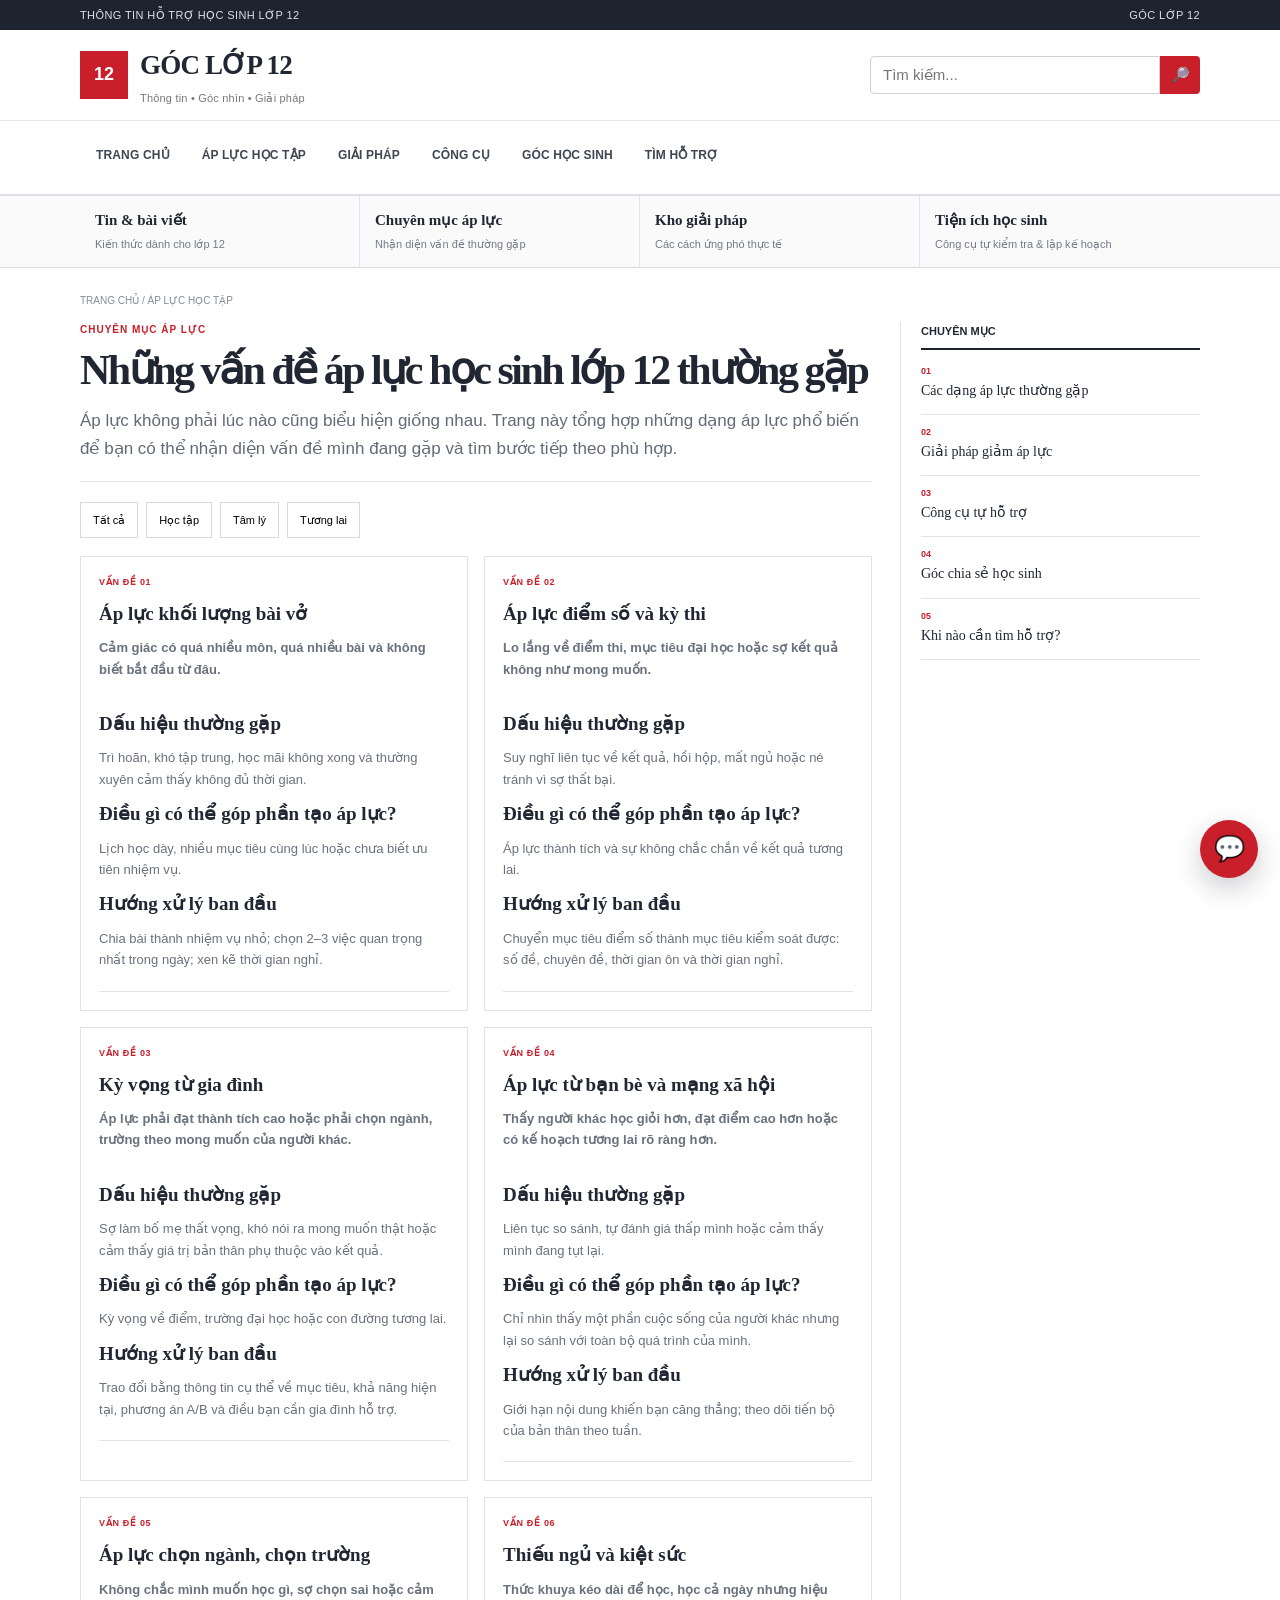
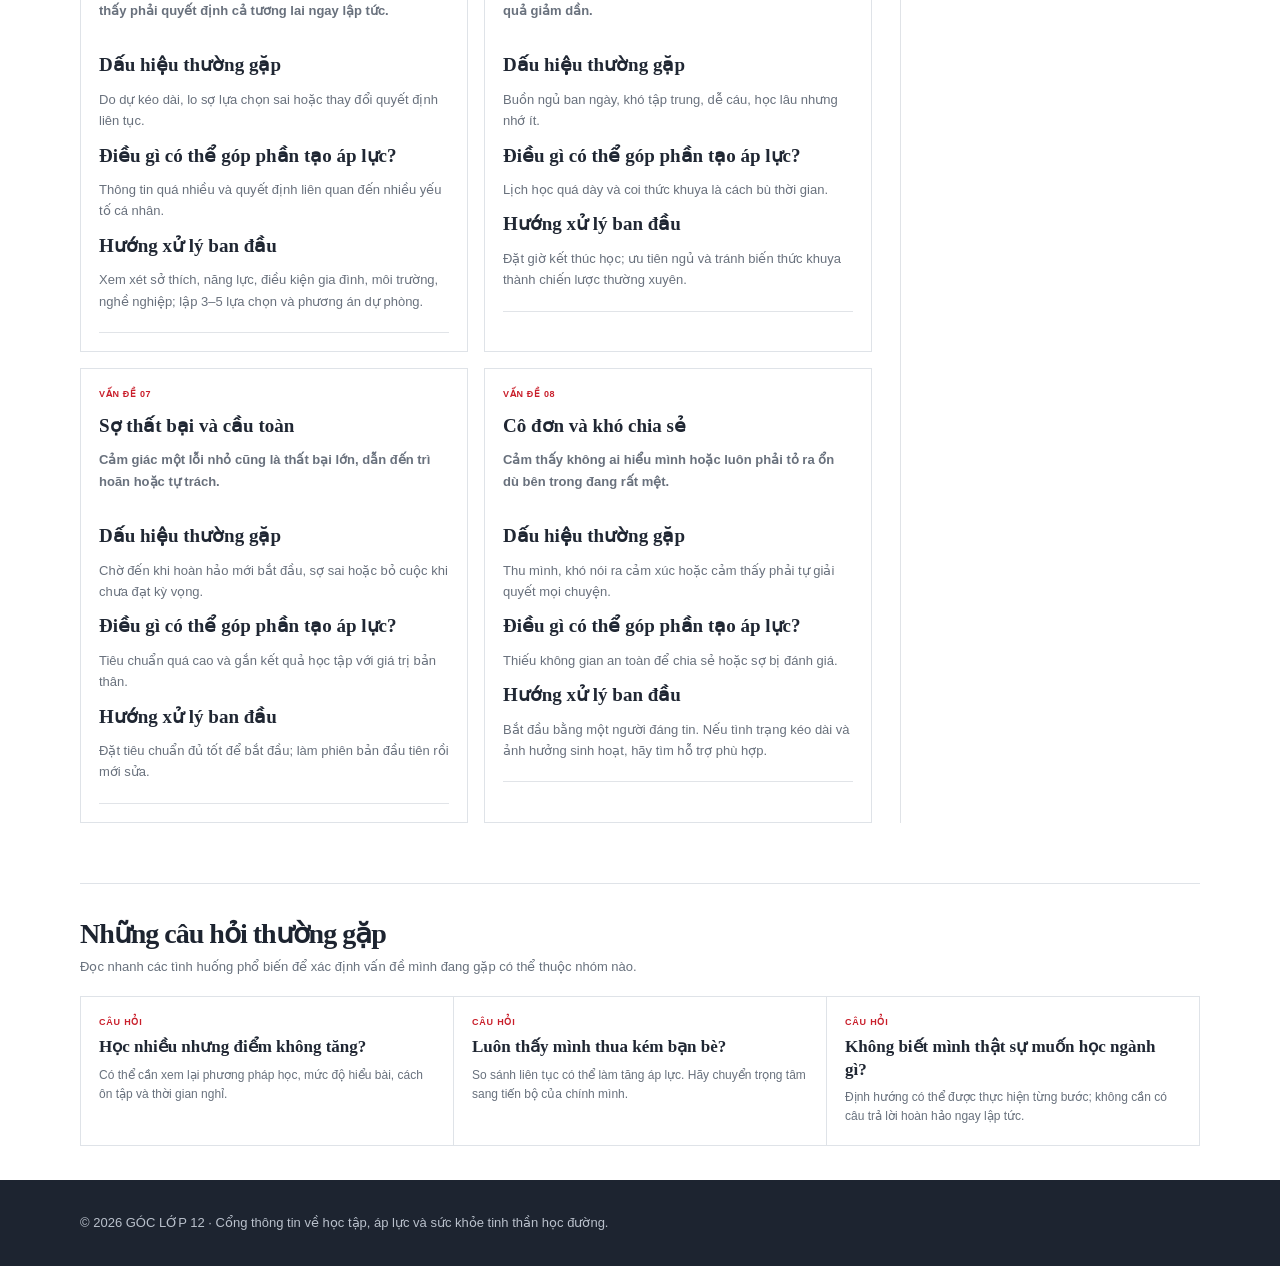
==== ap-luc.html @ d6a30bb1 "Add files via upload" ====
<!DOCTYPE html>
<html lang="vi"><head><meta charset="UTF-8"><meta name="viewport" content="width=device-width,initial-scale=1.0">
<title>Áp lực học tập | GÓC LỚP 12</title><meta name="description" content="Cổng thông tin hỗ trợ học sinh lớp 12.">
<style>
:root{
  --bg:#f6f8fc; --card:#fff; --text:#182033; --muted:#667085;
  --primary:#5b67f1; --primary2:#7c83ff; --mint:#dff8ef; --blue:#e9edff;
  --peach:#fff0df; --line:#e7eaf1; --danger:#e55353; --shadow:0 14px 40px rgba(35,45,80,.08);
}
*{box-sizing:border-box;margin:0;padding:0}
html{scroll-behavior:smooth}
body{font-family:Inter,ui-sans-serif,system-ui,-apple-system,"Segoe UI",Roboto,Arial,sans-serif;background:var(--bg);color:var(--text);line-height:1.6}
a{text-decoration:none;color:inherit}
button,input,textarea,select{font:inherit}
.container{width:min(1120px,92%);margin:auto}
nav{height:74px;display:flex;align-items:center;justify-content:space-between}
.logo{display:flex;align-items:center;gap:10px;font-weight:800;font-size:20px}
.logo-mark{width:38px;height:38px;border-radius:12px;background:linear-gradient(135deg,var(--primary),#8d93ff);color:white;display:grid;place-items:center;font-weight:900}
.navlinks{display:flex;gap:26px;color:#596174;font-size:14px}
.navlinks a:hover{color:var(--primary)}
.navbtn{padding:10px 17px;border-radius:12px;background:var(--text);color:white;font-weight:700;font-size:14px}
.hero{padding:72px 0 55px;display:grid;grid-template-columns:1.08fr .92fr;gap:60px;align-items:center}
.badge{display:inline-flex;gap:8px;align-items:center;background:var(--blue);color:#4e58d7;padding:7px 12px;border-radius:99px;font-size:13px;font-weight:700;margin-bottom:20px}
h1{font-size:clamp(42px,6vw,70px);line-height:1.03;letter-spacing:-2.5px;margin-bottom:20px}
.gradient{color:var(--primary)}
.hero p{font-size:18px;color:var(--muted);max-width:600px}
.actions{display:flex;gap:12px;margin-top:30px;flex-wrap:wrap}
.btn{border:0;cursor:pointer;border-radius:14px;padding:13px 19px;font-weight:750}
.btn-primary{background:var(--primary);color:#fff;box-shadow:0 8px 22px rgba(91,103,241,.25)}
.btn-secondary{background:white;border:1px solid var(--line);color:var(--text)}
.hero-card{background:white;border:1px solid var(--line);border-radius:28px;padding:25px;box-shadow:var(--shadow);position:relative;overflow:hidden}
.hero-card:before{content:"";position:absolute;width:180px;height:180px;background:#e8ebff;border-radius:50%;right:-70px;top:-70px}
.mood{position:relative;background:#f8f9fd;border-radius:20px;padding:20px;margin-bottom:14px}
.mood h3{font-size:16px;margin-bottom:5px}
.mood p{font-size:13px;color:var(--muted)}
.mood-row{display:flex;gap:8px;margin-top:13px}
.mood button{flex:1;border:1px solid var(--line);background:#fff;border-radius:13px;padding:11px;cursor:pointer;font-size:21px}
.mood button.active{border-color:var(--primary);background:var(--blue)}
.quote{background:linear-gradient(135deg,#5b67f1,#7f87ff);color:white;padding:20px;border-radius:20px}
.quote b{display:block;font-size:16px;margin-bottom:5px}.quote span{font-size:13px;opacity:.88}
section{padding:72px 0}
.section-head{max-width:700px;margin-bottom:30px}
.eyebrow{color:var(--primary);font-weight:800;font-size:13px;text-transform:uppercase;letter-spacing:1px}
h2{font-size:38px;line-height:1.12;letter-spacing:-1px;margin:8px 0 12px}
.section-head p{color:var(--muted)}
.grid3{display:grid;grid-template-columns:repeat(3,1fr);gap:18px}
.card{background:var(--card);border:1px solid var(--line);border-radius:22px;padding:24px;box-shadow:0 5px 22px rgba(30,40,70,.035)}
.icon{width:46px;height:46px;border-radius:14px;display:grid;place-items:center;font-size:22px;margin-bottom:17px}
.icon.blue{background:var(--blue)}.icon.green{background:var(--mint)}.icon.peach{background:var(--peach)}
.card h3{margin-bottom:8px}.card p{color:var(--muted);font-size:14px}
.tools{display:grid;grid-template-columns:1fr 1fr;gap:20px}
.tool{background:#fff;border:1px solid var(--line);border-radius:22px;padding:25px}
.tool label{font-weight:700;font-size:14px;display:block;margin-bottom:9px}
input,textarea,select{width:100%;border:1px solid #dfe3ec;background:#fafbfe;border-radius:12px;padding:12px 13px;outline:none}
input:focus,textarea:focus,select:focus{border-color:var(--primary)}
textarea{min-height:120px;resize:vertical}
.checks{display:grid;gap:11px;margin:13px 0}
.check{display:flex;gap:10px;align-items:flex-start;background:#f8f9fd;padding:11px;border-radius:12px;font-size:14px;color:#4f586b}
.check input{width:auto;margin-top:4px}
.result{display:none;margin-top:14px;padding:15px;border-radius:13px;background:var(--mint);font-size:14px}
.resource{display:flex;gap:15px;align-items:flex-start;padding:18px 0;border-bottom:1px solid var(--line)}
.resource:last-child{border-bottom:0}.num{width:34px;height:34px;border-radius:10px;background:var(--blue);display:grid;place-items:center;color:#4d58d9;font-weight:800;flex:none}
.resource h3{font-size:16px}.resource p{font-size:13px;color:var(--muted)}
.cta{background:#171d31;color:white;border-radius:28px;padding:42px;display:flex;align-items:center;justify-content:space-between;gap:30px}
.cta p{color:#bdc3d2;margin-top:8px}.cta .btn{background:white;color:#171d31}
footer{padding:32px 0;color:#7b8495;font-size:13px}
.alert{background:#fff6f6;border:1px solid #ffd5d5;border-radius:16px;padding:16px;margin-top:18px;color:#713434;font-size:13px}
.small{font-size:12px;color:#8a92a2}
@media(max-width:800px){
 .hero{grid-template-columns:1fr;padding-top:45px;gap:35px}
 .navlinks{display:none}.grid3,.tools{grid-template-columns:1fr}
 h1{font-size:46px}.cta{flex-direction:column;align-items:flex-start}
}

.topic-grid{display:grid;grid-template-columns:repeat(2,1fr);gap:18px}
.topic-card{background:#fff;border:1px solid var(--line);border-radius:22px;padding:24px;box-shadow:0 5px 22px rgba(30,40,70,.035)}
.topic-top{display:flex;align-items:center;justify-content:space-between;margin-bottom:15px}
.topic-icon{width:48px;height:48px;border-radius:15px;background:var(--blue);display:grid;place-items:center;font-size:23px}
.tag{font-size:11px;font-weight:800;color:#5661d9;background:#eef0ff;padding:6px 9px;border-radius:99px}
.topic-card h3{font-size:20px;margin-bottom:7px}
.topic-card>p{color:var(--muted);font-size:14px;margin-bottom:12px}
details{border-top:1px solid var(--line);padding-top:12px}
summary{cursor:pointer;color:var(--primary);font-weight:750;font-size:13px}
details h4{font-size:13px;margin:15px 0 3px}
details p{font-size:13px;color:var(--muted)}
.solution-list{display:grid;gap:14px}
.solution-card{display:grid;grid-template-columns:62px 1fr;gap:18px;background:#fff;border:1px solid var(--line);border-radius:20px;padding:21px;box-shadow:0 5px 22px rgba(30,40,70,.035)}
.solution-number{width:48px;height:48px;border-radius:14px;background:var(--blue);color:#525edb;display:grid;place-items:center;font-weight:900;font-size:13px}
.solution-card h3{font-size:19px;margin-bottom:7px}
.solution-card p{font-size:14px;color:var(--muted)}
.tip{display:inline-block;margin-top:12px;padding:9px 12px;border-radius:11px;background:#f2fbf7;color:#4c695e;font-size:13px}
.solution-box{margin-top:20px;background:#171d31;color:#fff;border-radius:23px;padding:27px}
.solution-box h3{margin-bottom:17px}
.mini-steps{display:grid;grid-template-columns:repeat(4,1fr);gap:10px}
.mini-steps div{background:rgba(255,255,255,.08);padding:15px;border-radius:14px}
.mini-steps b{display:block;margin-bottom:4px}.mini-steps span{font-size:12px;color:#c4c9d5}
@media(max-width:800px){.topic-grid{grid-template-columns:1fr}.mini-steps{grid-template-columns:1fr 1fr}.solution-card{grid-template-columns:48px 1fr}}

/* NEWS / INFORMATION PORTAL THEME */
body{background:#fff;color:#1d2430}
.news-header{background:#fff;border-bottom:1px solid #dfe3e8}
.topline{background:#1d2430;color:#dce1e8;font-size:11px;letter-spacing:.4px}
.top-inner{height:30px;display:flex;align-items:center;justify-content:space-between}
.masthead{height:90px;display:flex;align-items:center;justify-content:space-between;gap:25px}
.news-logo{display:flex;align-items:center;gap:12px}
.news-mark{width:48px;height:48px;background:#c91f2b;color:#fff;display:grid;place-items:center;font-weight:900;font-size:18px}
.news-logo b{display:block;font-family:Georgia,serif;font-size:24px;letter-spacing:-.5px}
.news-logo small{display:block;color:#777;font-size:11px;margin-top:1px}
.search{display:flex;width:min(330px,42vw);height:38px}
.search input{border-radius:4px 0 0 4px;background:#fff;border:1px solid #ccd2da;padding:8px 12px}
.search button{width:46px;border:0;background:#c91f2b;color:#fff;border-radius:0 4px 4px 0;cursor:pointer}
.category-nav{border-top:1px solid #e4e7eb}
.nav-scroll{display:flex;overflow:auto;white-space:nowrap}
.category-nav a{padding:13px 16px;font-size:12px;font-weight:800;color:#3e4652;border-bottom:3px solid transparent}
.category-nav a:hover,.category-nav a.active{color:#c91f2b;border-bottom-color:#c91f2b}
.news-main{padding-top:18px}
.breaking{display:flex;gap:12px;align-items:center;border-top:2px solid #1d2430;border-bottom:1px solid #dfe3e8;padding:10px 0;font-size:13px}
.breaking b{background:#c91f2b;color:white;padding:5px 8px;font-size:10px;letter-spacing:.5px}
.lead-grid{display:grid;grid-template-columns:1.6fr .8fr;gap:28px;padding:22px 0;border-bottom:1px solid #dfe3e8}
.lead-image{height:260px;background:linear-gradient(135deg,#eef1ff,#dfe4ff);display:grid;place-items:center;font-size:100px;margin-bottom:17px}
.category{font-size:10px;font-weight:900;color:#c91f2b;letter-spacing:1px;margin-bottom:7px}
.lead-story h1{font-family:Georgia,serif;font-size:39px;line-height:1.1;letter-spacing:-1px;max-width:850px}
.lead-desc{font-size:16px;color:#606875;max-width:820px;margin:12px 0}
.read-more{color:#c91f2b;font-weight:800;font-size:13px}
.block-title{font-size:12px;border-bottom:2px solid #1d2430;padding-bottom:9px;margin-bottom:0}
.side-item{display:grid;grid-template-columns:30px 1fr;gap:9px;padding:15px 0;border-bottom:1px solid #e1e4e8}
.side-item>span{font-family:Georgia,serif;font-size:19px;color:#c91f2b}
.side-item b{font-family:Georgia,serif;font-size:15px;line-height:1.35}
.side-item small{display:block;color:#89919d;font-size:10px;margin-top:5px}
.headline-strip{display:grid;grid-template-columns:repeat(3,1fr);border-bottom:2px solid #1d2430;margin-bottom:25px}
.headline-strip article{padding:15px 18px;border-right:1px solid #ddd}
.headline-strip article:last-child{border-right:0}
.headline-strip span{display:block;font-size:9px;color:#c91f2b;font-weight:900;margin-bottom:5px}
.headline-strip b{font-family:Georgia,serif;font-size:14px}
.eyebrow{font-size:10px;color:#c91f2b;letter-spacing:1.2px;font-weight:900}
h2{font-family:Georgia,serif;font-size:32px;color:#1d2430}
.section-head{border-bottom:1px solid #dfe3e8;padding-bottom:15px;margin-bottom:20px}
.topic-card,.solution-card,.tool,.hero-card,.card{box-shadow:none;border-radius:2px}
.topic-card{border-color:#dfe3e8}
.topic-card h3,.solution-card h3{font-family:Georgia,serif}
.topic-card details{border-top:1px solid #e3e6ea}
.solution-card{border-color:#dfe3e8}
.solution-number{border-radius:2px;background:#f1f2f4;color:#c91f2b}
.solution-box{border-radius:2px;background:#1d2430}
.support-section{background:#f4f5f7}
.support-grid{display:grid;grid-template-columns:repeat(3,1fr);gap:1px;background:#d9dde2;border:1px solid #d9dde2}
.support-grid article{background:#fff;padding:22px}
.support-grid b{font-family:Georgia,serif;font-size:16px}
.support-grid p{font-size:13px;color:#69717d;margin-top:7px}
.urgent{background:#fff;border-left:4px solid #c91f2b;padding:15px;margin-top:15px;font-size:13px}
footer{background:#1d2430;color:#b9c0cb}

.page-wrap{padding:25px 0 60px}
.article-layout{display:grid;grid-template-columns:1fr 300px;gap:28px}
.article-main{min-width:0}
.article-main h1{font-family:Georgia,serif;font-size:42px;line-height:1.1;margin:8px 0 14px}
.article-main .intro{font-size:17px;color:#626a76;border-bottom:1px solid #dfe3e8;padding-bottom:18px;margin-bottom:20px}
.article-section{padding:20px 0;border-bottom:1px solid #e1e4e8}
.article-section h2{font-size:25px;margin:0 0 10px}
.article-section h3{font-family:Georgia,serif;font-size:18px;margin:17px 0 7px}
.article-section p,.article-section li{font-size:14px;color:#505966}
.article-section ul{padding-left:20px}
.article-section li{margin:6px 0}
.article-aside{border-left:1px solid #e0e3e7;padding-left:20px}
.aside-title{font-size:11px;font-weight:900;border-bottom:2px solid #1d2430;padding-bottom:8px;margin-bottom:4px}
.aside-link{display:block;padding:12px 0;border-bottom:1px solid #e2e5e8;font-family:Georgia,serif;font-size:14px}
.aside-link span{display:block;color:#c91f2b;font:900 9px Arial;margin-bottom:3px}
.breadcrumb{font-size:10px;color:#858c96;margin-bottom:13px}
.news-card-grid{display:grid;grid-template-columns:repeat(2,1fr);gap:16px}
.news-card{border:1px solid #dfe3e8;padding:18px;background:#fff}
.news-card h3{font-family:Georgia,serif;font-size:19px;margin:8px 0}
.news-card p{font-size:13px;color:#69717d}
.news-card .tagline{font-size:9px;font-weight:900;color:#c91f2b;letter-spacing:.7px}
.filter-row{display:flex;gap:8px;flex-wrap:wrap;margin:18px 0}
.filter-row button{border:1px solid #d6dbe2;background:#fff;padding:8px 12px;font-size:11px;cursor:pointer}
.filter-row button:hover{border-color:#c91f2b;color:#c91f2b}
.tool-page{display:grid;grid-template-columns:1fr 1fr;gap:18px}
.tool-page .tool{border:1px solid #dfe3e8;border-radius:2px}
@media(max-width:800px){
 .article-layout,.tool-page{grid-template-columns:1fr}
 .article-aside{border-left:0;border-top:1px solid #e0e3e7;padding:20px 0 0}
 .article-main h1{font-size:34px}.news-card-grid{grid-template-columns:1fr}
}

/* TYPOGRAPHY + PORTAL ENHANCEMENT */
body{font-family:Arial,"Helvetica Neue",sans-serif;font-size:15px;line-height:1.65;color:#202733}
.news-logo b,.lead-story h1,.side-item b,h1,h2,h3,.article-main h1,.article-section h2,.article-section h3,.news-card h3,.headline-strip b,.topic-card h3,.solution-card h3{font-family:Georgia,"Times New Roman",serif}
.news-logo b{font-size:27px;letter-spacing:-.8px}.news-logo small{font-family:Arial,sans-serif;letter-spacing:.2px}
.category-nav a{font-family:Arial,sans-serif;letter-spacing:.15px}
.portal-strip{border-top:1px solid #d9dde2;border-bottom:1px solid #d9dde2;background:#fafafa}
.portal-strip .container{display:grid;grid-template-columns:repeat(4,1fr)}
.portal-link{padding:12px 15px;border-right:1px solid #e1e4e8;font-size:12px}
.portal-link:last-child{border-right:0}.portal-link b{display:block;font-family:Georgia,"Times New Roman",serif;font-size:15px;margin-bottom:2px}.portal-link span{font-size:11px;color:#737b87}
.portal-section{padding:34px 0;border-top:1px solid #dfe3e8}.portal-section h2{font-size:28px;margin:0 0 7px}.portal-intro{color:#68717d;font-size:13px;margin-bottom:18px}
.portal-grid{display:grid;grid-template-columns:repeat(3,1fr);gap:0;border-top:1px solid #dfe3e8;border-left:1px solid #dfe3e8}
.portal-item{padding:18px;border-right:1px solid #dfe3e8;border-bottom:1px solid #dfe3e8;background:#fff}.portal-item .label{font-size:9px;font-weight:900;color:#c91f2b;letter-spacing:.8px}.portal-item h3{font-size:17px;line-height:1.3;margin:7px 0}.portal-item p{font-size:12px;color:#68717d}.portal-item a{color:#c91f2b;font-size:11px;font-weight:800}
.info-band{margin:25px 0;background:#f4f5f7;border:1px solid #dfe3e8;padding:18px}.info-band strong{font-family:Georgia,"Times New Roman",serif;font-size:18px}.info-band p{font-size:13px;color:#626b77;margin-top:4px}
@media(max-width:800px){.portal-strip .container,.portal-grid{grid-template-columns:1fr 1fr}.portal-link:nth-child(2){border-right:0}.portal-link{border-bottom:1px solid #e1e4e8}.portal-item{padding:15px}}

/* STUDENT ASSISTANT */
.assistant-launcher{position:fixed;right:22px;bottom:22px;width:58px;height:58px;border:0;border-radius:50%;background:#c91f2b;color:#fff;font-size:25px;cursor:pointer;box-shadow:0 10px 28px rgba(20,25,35,.22);z-index:9998}
.assistant-panel{position:fixed;right:22px;bottom:92px;width:min(390px,calc(100vw - 28px));height:560px;background:#fff;border:1px solid #dfe3e8;box-shadow:0 18px 55px rgba(25,32,45,.2);z-index:9999;display:none;flex-direction:column}
.assistant-panel.open{display:flex}
.assistant-head{background:#1d2430;color:#fff;padding:16px 17px;display:flex;align-items:center;justify-content:space-between}
.assistant-head strong{font-family:Georgia,"Times New Roman",serif;font-size:18px}.assistant-head small{display:block;color:#c9ced7;font-family:Arial,sans-serif;font-size:11px;margin-top:2px}
.assistant-close{border:0;background:transparent;color:#fff;font-size:22px;cursor:pointer}
.assistant-messages{flex:1;overflow:auto;padding:15px;background:#f6f7f9;display:flex;flex-direction:column;gap:10px}
.assistant-msg{max-width:86%;padding:10px 12px;border-radius:13px;font-size:13px;line-height:1.55;white-space:pre-wrap}.assistant-msg.bot{background:#fff;border:1px solid #e1e4e8;align-self:flex-start}.assistant-msg.user{background:#c91f2b;color:#fff;align-self:flex-end}
.assistant-suggestions{display:flex;gap:7px;overflow:auto;padding:9px 12px;border-top:1px solid #e1e4e8;background:#fff}.assistant-suggestions button{white-space:nowrap;border:1px solid #dfe3e8;background:#fff;border-radius:99px;padding:7px 10px;font-size:11px;cursor:pointer}
.assistant-input{display:flex;gap:7px;padding:10px;border-top:1px solid #dfe3e8;background:#fff}.assistant-input textarea{height:45px;min-height:45px;resize:none;padding:10px;border-radius:10px}.assistant-send{width:48px;border:0;border-radius:10px;background:#c91f2b;color:#fff;font-weight:800;cursor:pointer}
.assistant-note{padding:7px 12px;background:#fff8e8;color:#765d20;font-size:10px;border-top:1px solid #eee0b9}
@media(max-width:600px){.assistant-panel{right:10px;bottom:78px;height:min(560px,calc(100vh - 95px))}.assistant-launcher{right:12px;bottom:12px}}
</style></head><body>
<header class="news-header">
 <div class="topline"><div class="container top-inner"><span>THÔNG TIN HỖ TRỢ HỌC SINH LỚP 12</span><span>GÓC LỚP 12</span></div></div>
 <div class="container masthead">
   <a class="news-logo" href="index.html"><span class="news-mark">12</span><span><b>GÓC LỚP 12</b><small>Thông tin • Góc nhìn • Giải pháp</small></span></a>
   <div class="search"><input id="searchInput" placeholder="Tìm kiếm..." onkeydown="if(event.key==='Enter') searchArticles()"><button onclick="searchArticles()">🔎</button></div>
 </div>
 <nav class="category-nav">
  <div class="container nav-scroll">
   <a href="index.html">TRANG CHỦ</a>
   <a href="ap-luc.html">ÁP LỰC HỌC TẬP</a>
   <a href="giai-phap.html">GIẢI PHÁP</a>
   <a href="cong-cu.html">CÔNG CỤ</a>
   <a href="goc-hoc-sinh.html">GÓC HỌC SINH</a>
   <a href="tim-ho-tro.html">TÌM HỖ TRỢ</a>
  </div>
 </nav>
</header>
<div class="portal-strip"><div class="container">
 <a class="portal-link" href="index.html"><b>Tin & bài viết</b><span>Kiến thức dành cho lớp 12</span></a>
 <a class="portal-link" href="ap-luc.html"><b>Chuyên mục áp lực</b><span>Nhận diện vấn đề thường gặp</span></a>
 <a class="portal-link" href="giai-phap.html"><b>Kho giải pháp</b><span>Các cách ứng phó thực tế</span></a>
 <a class="portal-link" href="cong-cu.html"><b>Tiện ích học sinh</b><span>Công cụ tự kiểm tra & lập kế hoạch</span></a>
</div></div>

<main>
<section class="container page-wrap">
 <div class="breadcrumb">TRANG CHỦ / ÁP LỰC HỌC TẬP</div>
 <div class="article-layout"><div class="article-main">
  <div class="category">CHUYÊN MỤC ÁP LỰC</div><h1>Những vấn đề áp lực học sinh lớp 12 thường gặp</h1>
  <p class="intro">Áp lực không phải lúc nào cũng biểu hiện giống nhau. Trang này tổng hợp những dạng áp lực phổ biến để bạn có thể nhận diện vấn đề mình đang gặp và tìm bước tiếp theo phù hợp.</p>
  <div class="filter-row"><button onclick="filterTopics('all')">Tất cả</button><button onclick="filterTopics('HỌC')">Học tập</button><button onclick="filterTopics('TÂM')">Tâm lý</button><button onclick="filterTopics('TƯƠNG')">Tương lai</button></div>
  <div class="news-card-grid"><article class="news-card" data-search><div class="tagline">VẤN ĐỀ 01</div><h3>Áp lực khối lượng bài vở</h3><p><b>Cảm giác có quá nhiều môn, quá nhiều bài và không biết bắt đầu từ đâu.</b></p><div class="article-section"><h3>Dấu hiệu thường gặp</h3><p>Trì hoãn, khó tập trung, học mãi không xong và thường xuyên cảm thấy không đủ thời gian.</p><h3>Điều gì có thể góp phần tạo áp lực?</h3><p>Lịch học dày, nhiều mục tiêu cùng lúc hoặc chưa biết ưu tiên nhiệm vụ.</p><h3>Hướng xử lý ban đầu</h3><p>Chia bài thành nhiệm vụ nhỏ; chọn 2–3 việc quan trọng nhất trong ngày; xen kẽ thời gian nghỉ.</p></div></article><article class="news-card" data-search><div class="tagline">VẤN ĐỀ 02</div><h3>Áp lực điểm số và kỳ thi</h3><p><b>Lo lắng về điểm thi, mục tiêu đại học hoặc sợ kết quả không như mong muốn.</b></p><div class="article-section"><h3>Dấu hiệu thường gặp</h3><p>Suy nghĩ liên tục về kết quả, hồi hộp, mất ngủ hoặc né tránh vì sợ thất bại.</p><h3>Điều gì có thể góp phần tạo áp lực?</h3><p>Áp lực thành tích và sự không chắc chắn về kết quả tương lai.</p><h3>Hướng xử lý ban đầu</h3><p>Chuyển mục tiêu điểm số thành mục tiêu kiểm soát được: số đề, chuyên đề, thời gian ôn và thời gian nghỉ.</p></div></article><article class="news-card" data-search><div class="tagline">VẤN ĐỀ 03</div><h3>Kỳ vọng từ gia đình</h3><p><b>Áp lực phải đạt thành tích cao hoặc phải chọn ngành, trường theo mong muốn của người khác.</b></p><div class="article-section"><h3>Dấu hiệu thường gặp</h3><p>Sợ làm bố mẹ thất vọng, khó nói ra mong muốn thật hoặc cảm thấy giá trị bản thân phụ thuộc vào kết quả.</p><h3>Điều gì có thể góp phần tạo áp lực?</h3><p>Kỳ vọng về điểm, trường đại học hoặc con đường tương lai.</p><h3>Hướng xử lý ban đầu</h3><p>Trao đổi bằng thông tin cụ thể về mục tiêu, khả năng hiện tại, phương án A/B và điều bạn cần gia đình hỗ trợ.</p></div></article><article class="news-card" data-search><div class="tagline">VẤN ĐỀ 04</div><h3>Áp lực từ bạn bè và mạng xã hội</h3><p><b>Thấy người khác học giỏi hơn, đạt điểm cao hơn hoặc có kế hoạch tương lai rõ ràng hơn.</b></p><div class="article-section"><h3>Dấu hiệu thường gặp</h3><p>Liên tục so sánh, tự đánh giá thấp mình hoặc cảm thấy mình đang tụt lại.</p><h3>Điều gì có thể góp phần tạo áp lực?</h3><p>Chỉ nhìn thấy một phần cuộc sống của người khác nhưng lại so sánh với toàn bộ quá trình của mình.</p><h3>Hướng xử lý ban đầu</h3><p>Giới hạn nội dung khiến bạn căng thẳng; theo dõi tiến bộ của bản thân theo tuần.</p></div></article><article class="news-card" data-search><div class="tagline">VẤN ĐỀ 05</div><h3>Áp lực chọn ngành, chọn trường</h3><p><b>Không chắc mình muốn học gì, sợ chọn sai hoặc cảm thấy phải quyết định cả tương lai ngay lập tức.</b></p><div class="article-section"><h3>Dấu hiệu thường gặp</h3><p>Do dự kéo dài, lo sợ lựa chọn sai hoặc thay đổi quyết định liên tục.</p><h3>Điều gì có thể góp phần tạo áp lực?</h3><p>Thông tin quá nhiều và quyết định liên quan đến nhiều yếu tố cá nhân.</p><h3>Hướng xử lý ban đầu</h3><p>Xem xét sở thích, năng lực, điều kiện gia đình, môi trường, nghề nghiệp; lập 3–5 lựa chọn và phương án dự phòng.</p></div></article><article class="news-card" data-search><div class="tagline">VẤN ĐỀ 06</div><h3>Thiếu ngủ và kiệt sức</h3><p><b>Thức khuya kéo dài để học, học cả ngày nhưng hiệu quả giảm dần.</b></p><div class="article-section"><h3>Dấu hiệu thường gặp</h3><p>Buồn ngủ ban ngày, khó tập trung, dễ cáu, học lâu nhưng nhớ ít.</p><h3>Điều gì có thể góp phần tạo áp lực?</h3><p>Lịch học quá dày và coi thức khuya là cách bù thời gian.</p><h3>Hướng xử lý ban đầu</h3><p>Đặt giờ kết thúc học; ưu tiên ngủ và tránh biến thức khuya thành chiến lược thường xuyên.</p></div></article><article class="news-card" data-search><div class="tagline">VẤN ĐỀ 07</div><h3>Sợ thất bại và cầu toàn</h3><p><b>Cảm giác một lỗi nhỏ cũng là thất bại lớn, dẫn đến trì hoãn hoặc tự trách.</b></p><div class="article-section"><h3>Dấu hiệu thường gặp</h3><p>Chờ đến khi hoàn hảo mới bắt đầu, sợ sai hoặc bỏ cuộc khi chưa đạt kỳ vọng.</p><h3>Điều gì có thể góp phần tạo áp lực?</h3><p>Tiêu chuẩn quá cao và gắn kết quả học tập với giá trị bản thân.</p><h3>Hướng xử lý ban đầu</h3><p>Đặt tiêu chuẩn đủ tốt để bắt đầu; làm phiên bản đầu tiên rồi mới sửa.</p></div></article><article class="news-card" data-search><div class="tagline">VẤN ĐỀ 08</div><h3>Cô đơn và khó chia sẻ</h3><p><b>Cảm thấy không ai hiểu mình hoặc luôn phải tỏ ra ổn dù bên trong đang rất mệt.</b></p><div class="article-section"><h3>Dấu hiệu thường gặp</h3><p>Thu mình, khó nói ra cảm xúc hoặc cảm thấy phải tự giải quyết mọi chuyện.</p><h3>Điều gì có thể góp phần tạo áp lực?</h3><p>Thiếu không gian an toàn để chia sẻ hoặc sợ bị đánh giá.</p><h3>Hướng xử lý ban đầu</h3><p>Bắt đầu bằng một người đáng tin. Nếu tình trạng kéo dài và ảnh hưởng sinh hoạt, hãy tìm hỗ trợ phù hợp.</p></div></article></div>
 </div>
<aside class="article-aside">
 <div class="aside-title">CHUYÊN MỤC</div>
 <a class="aside-link" href="ap-luc.html"><span>01</span>Các dạng áp lực thường gặp</a>
 <a class="aside-link" href="giai-phap.html"><span>02</span>Giải pháp giảm áp lực</a>
 <a class="aside-link" href="cong-cu.html"><span>03</span>Công cụ tự hỗ trợ</a>
 <a class="aside-link" href="goc-hoc-sinh.html"><span>04</span>Góc chia sẻ học sinh</a>
 <a class="aside-link" href="tim-ho-tro.html"><span>05</span>Khi nào cần tìm hỗ trợ?</a>
</aside>
</div>
</section>
<script>
function filterTopics(q){document.querySelectorAll('.news-card[data-search]').forEach(x=>x.style.display=(q==='all'||x.innerText.includes(q))?'':'none');}
</script>
<section class="container portal-section"><h2>Những câu hỏi thường gặp</h2><p class="portal-intro">Đọc nhanh các tình huống phổ biến để xác định vấn đề mình đang gặp có thể thuộc nhóm nào.</p><div class="portal-grid">
<article class="portal-item"><div class="label">CÂU HỎI</div><h3>Học nhiều nhưng điểm không tăng?</h3><p>Có thể cần xem lại phương pháp học, mức độ hiểu bài, cách ôn tập và thời gian nghỉ.</p></article>
<article class="portal-item"><div class="label">CÂU HỎI</div><h3>Luôn thấy mình thua kém bạn bè?</h3><p>So sánh liên tục có thể làm tăng áp lực. Hãy chuyển trọng tâm sang tiến bộ của chính mình.</p></article>
<article class="portal-item"><div class="label">CÂU HỎI</div><h3>Không biết mình thật sự muốn học ngành gì?</h3><p>Định hướng có thể được thực hiện từng bước; không cần có câu trả lời hoàn hảo ngay lập tức.</p></article>
</div></section></main>
<footer><div class="container">© 2026 GÓC LỚP 12 · Cổng thông tin về học tập, áp lực và sức khỏe tinh thần học đường.</div></footer>

<script>
function searchArticles(){
 const q=document.getElementById('searchInput').value.trim().toLowerCase();
 document.querySelectorAll('[data-search]').forEach(el=>{
   el.style.display=(!q || el.innerText.toLowerCase().includes(q))?'':'none';
 });
}
</script><script>
/* STUDENT ASSISTANT ENGINE — offline demo, no API key required */
(function(){
 const launcher=document.createElement('button'); launcher.className='assistant-launcher'; launcher.setAttribute('aria-label','Mở Trợ lý Góc học sinh'); launcher.textContent='💬';
 const panel=document.createElement('section'); panel.className='assistant-panel'; panel.innerHTML=`
  <div class="assistant-head"><div><strong>Trợ lý Góc học sinh</strong><small>Lắng nghe • Gợi ý • Không phán xét</small></div><button class="assistant-close" aria-label="Đóng">×</button></div>
  <div class="assistant-messages" id="assistantMessages"><div class="assistant-msg bot">Chào bạn! Mình có thể lắng nghe và gợi ý cách xử lý những chuyện như áp lực học tập, thi cử, mất ngủ, kỳ vọng gia đình, chọn ngành hoặc cảm giác quá mệt. Bạn đang muốn nói về điều gì?</div></div>
  <div class="assistant-suggestions"><button data-q="Em đang rất áp lực vì học tập">Áp lực học tập</button><button data-q="Em lo lắng vì kỳ thi">Lo kỳ thi</button><button data-q="Em mất ngủ vì học">Mất ngủ</button><button data-q="Em không biết chọn ngành nào">Chọn ngành</button></div>
  <div class="assistant-note">Lưu ý: Đây là trợ lý tự động của website. Nếu bạn thấy mình không an toàn hoặc có ý nghĩ tự làm hại bản thân, hãy tìm người lớn đáng tin cậy hoặc hỗ trợ chuyên môn ngay.</div>
  <div class="assistant-input"><textarea id="assistantInput" placeholder="Viết điều bạn đang nghĩ..." aria-label="Lời nhắn"></textarea><button class="assistant-send" id="assistantSend">Gửi</button></div>`;
 document.body.appendChild(launcher); document.body.appendChild(panel);
 const box=panel.querySelector('#assistantMessages'), input=panel.querySelector('#assistantInput');
 launcher.onclick=()=>{panel.classList.toggle('open'); if(panel.classList.contains('open')) input.focus()}; panel.querySelector('.assistant-close').onclick=()=>panel.classList.remove('open');
 function add(text,who){const d=document.createElement('div');d.className='assistant-msg '+who;d.textContent=text;box.appendChild(d);box.scrollTop=box.scrollHeight}
 function answer(t){
  const x=t.toLowerCase();
  if(/tự tử|tự sát|tự làm hại|muốn chết|không muốn sống|kết liễu|tự huỷ|tự hủy/.test(x)) return 'Mình rất tiếc vì bạn đang phải chịu cảm giác nặng nề như vậy. Đừng ở một mình lúc này: hãy nói ngay với bố mẹ, thầy cô, người thân hoặc một người lớn bạn tin tưởng và nhờ họ ở cạnh bạn. Nếu bạn có nguy cơ làm hại bản thân ngay lúc này, hãy gọi dịch vụ khẩn cấp tại nơi bạn đang ở hoặc đến cơ sở y tế gần nhất. Bạn không cần tự xử lý chuyện này một mình.';
  if(/mất ngủ|khó ngủ|thức khuya|ngủ không/.test(x)) return 'Nếu đầu óc vẫn chạy khi nằm xuống, tối nay hãy thử dừng việc học trước giờ ngủ một khoảng ngắn, ghi ra 3 việc cần làm ngày mai rồi cất sách vở. Tránh học bù bằng cách thức quá khuya; thiếu ngủ thường khiến việc học và cảm xúc đều khó hơn.';
  if(/thi|điểm|đại học|đậu|trượt|kiểm tra|thi cử|học tập|bài vở|môn/.test(x)) return 'Áp lực thi cử rất dễ khiến mọi thứ trông như một nhiệm vụ khổng lồ. Bạn thử chọn đúng 1 việc có thể hoàn thành trong 25–30 phút, sau đó nghỉ ngắn. Nếu đang lo một môn cụ thể, hãy viết cho mình: môn gì, còn bao lâu và phần nào bạn chưa chắc — mình có thể giúp bạn chia nhỏ kế hoạch.';
  if(/cha mẹ|bố mẹ|ba mẹ|gia đình|kỳ vọng|kì vọng/.test(x)) return 'Kỳ vọng từ gia đình có thể khiến bạn cảm thấy mình phải luôn đạt kết quả tốt. Khi nói chuyện, thử dùng câu “Con đang cảm thấy… và con cần…” thay vì chỉ nói về điểm số. Bạn cũng có thể nhờ một thầy cô hoặc người lớn mà bạn tin tưởng làm cầu nối.';
  if(/bạn bè|so sánh|mạng xã hội|facebook|tiktok|instagram/.test(x)) return 'So sánh bản thân với người khác thường chỉ cho bạn thấy một phần câu chuyện của họ. Hãy thử giảm thời gian xem nội dung khiến bạn căng thẳng và ghi lại 1–2 tiến bộ của chính mình trong tuần này.';
  if(/ngành|trường|nghề|tương lai|định hướng/.test(x)) return 'Chưa biết chọn ngành ngay lập tức không có nghĩa là bạn đã chậm. Bạn có thể bắt đầu từ 3 câu hỏi: mình thích làm gì, mình có khả năng gì, và công việc nào phù hợp với điều kiện thực tế của mình? Sau đó tìm hiểu từng ngành thay vì phải quyết định tất cả trong một ngày.';
  if(/mệt|kiệt sức|chán|stress|căng thẳng|áp lực|lo lắng|buồn|khóc/.test(x)) return 'Mình nghe thấy bạn đang khá mệt. Trước khi cố học thêm, hãy thử giảm mục tiêu xuống mức nhỏ nhất: uống nước, rời bàn 5–10 phút, hít thở chậm và chọn một việc cần thiết nhất. Nếu cảm giác này kéo dài hoặc ảnh hưởng mạnh đến sinh hoạt, hãy nói với người lớn hoặc chuyên gia tâm lý.';
  if(/cảm ơn|thanks/.test(x)) return 'Không có gì. Bạn không cần phải giải quyết mọi thứ trong một lần. Khi cần, cứ viết tiếp cho mình điều đang làm bạn nặng đầu nhất.';
  return 'Cảm ơn bạn đã chia sẻ. Mình chưa muốn đoán sai điều bạn đang cần. Bạn có thể nói rõ hơn một chút: chuyện này liên quan đến học tập, kỳ thi, gia đình, bạn bè, chọn ngành hay cảm xúc của bạn? Mình sẽ cùng bạn chia nhỏ vấn đề.';
 }
 function send(q){const t=(q||input.value).trim();if(!t)return;add(t,'user');input.value='';setTimeout(()=>add(answer(t),'bot'),180)}
 document.getElementById('assistantSend').onclick=()=>send(); input.addEventListener('keydown',e=>{if(e.key==='Enter'&&!e.shiftKey){e.preventDefault();send()}}); panel.querySelectorAll('[data-q]').forEach(b=>b.onclick=()=>send(b.dataset.q));
})();
</script></body></html>
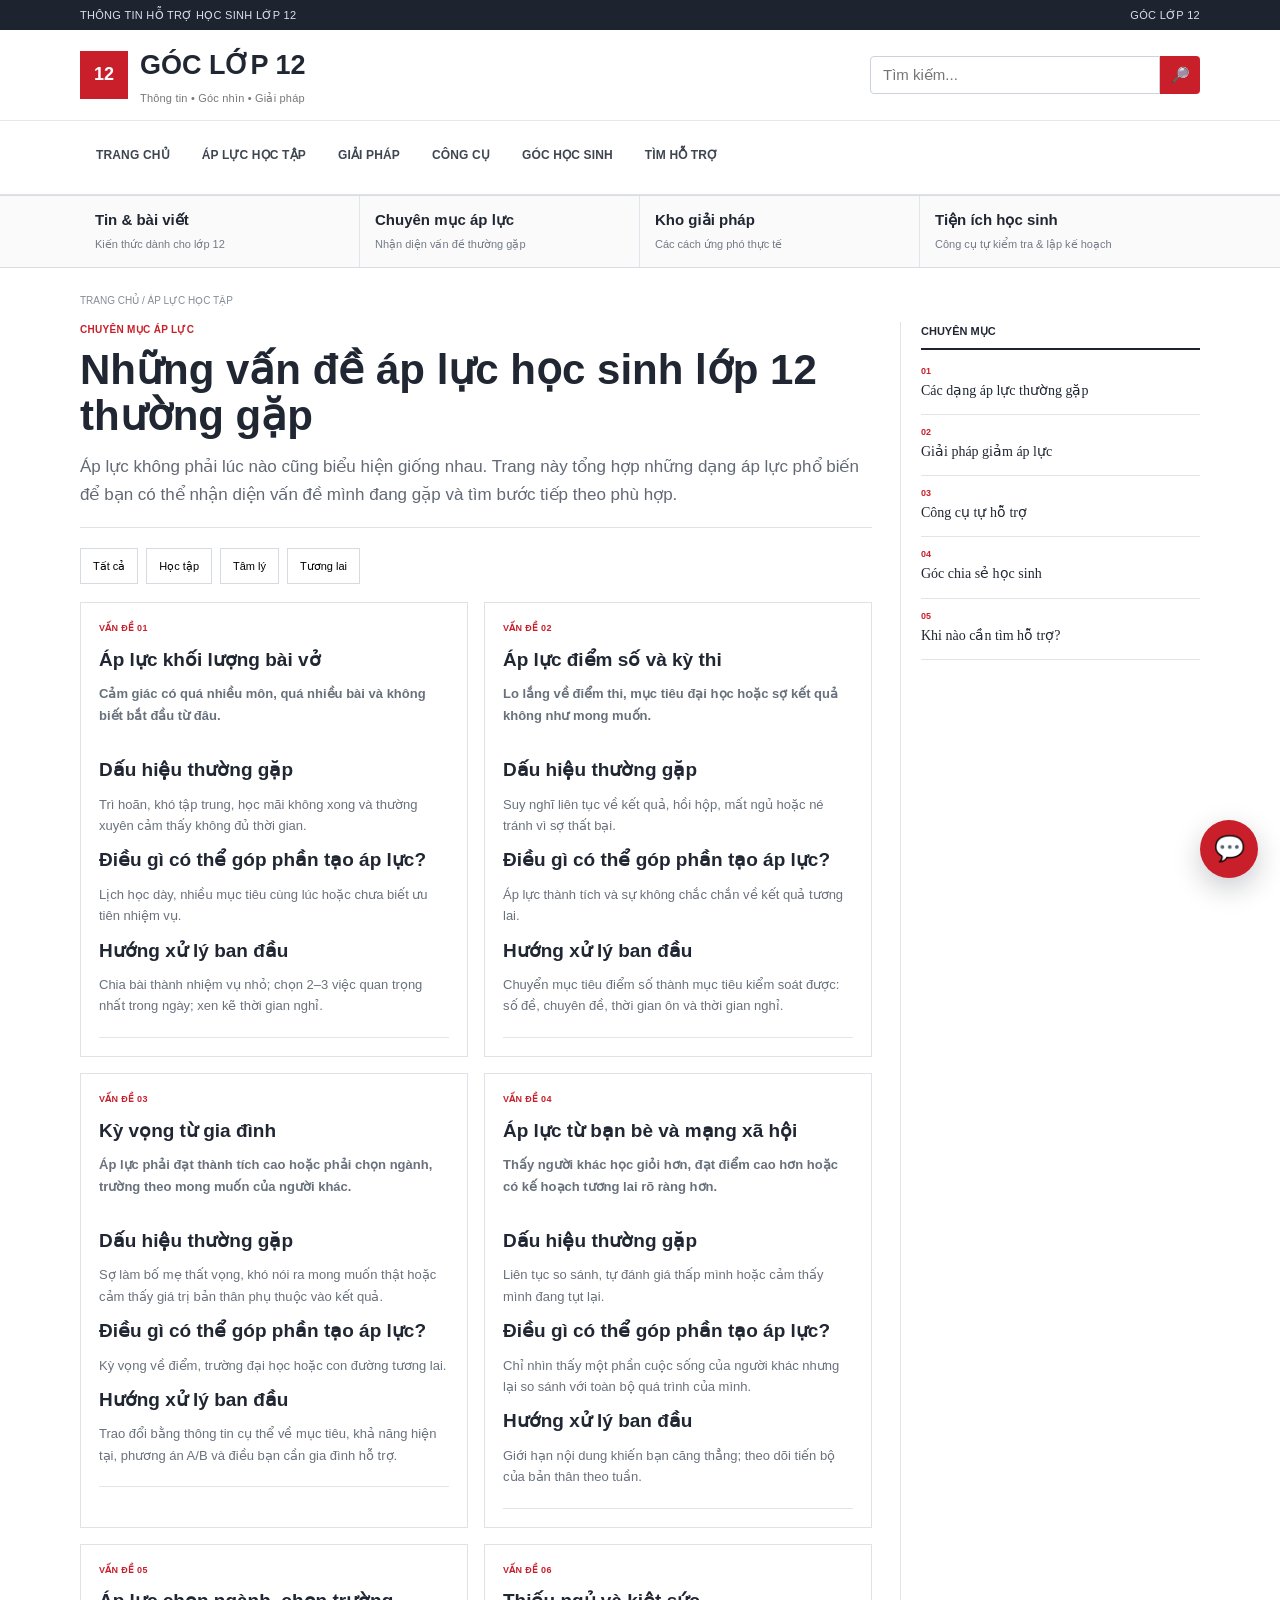
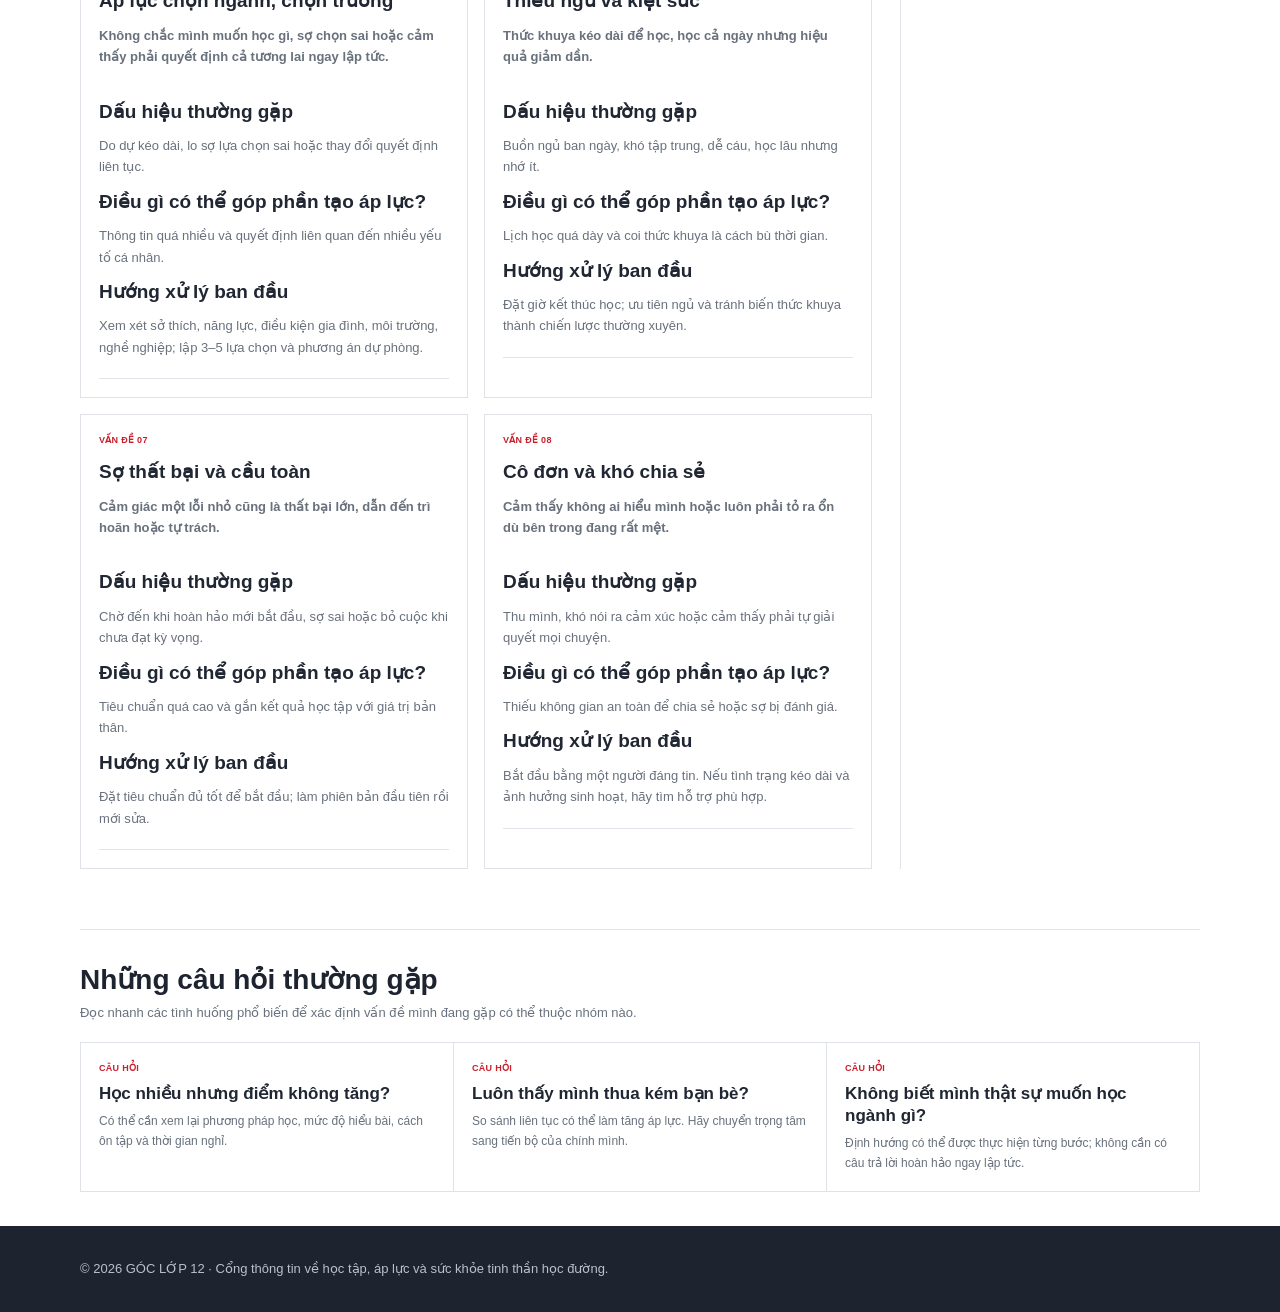
==== commit 8660da50: "Add files via upload" ====
--- a/ap-luc.html
+++ b/ap-luc.html
@@ -210,7 +210,28 @@
 .assistant-input{display:flex;gap:7px;padding:10px;border-top:1px solid #dfe3e8;background:#fff}.assistant-input textarea{height:45px;min-height:45px;resize:none;padding:10px;border-radius:10px}.assistant-send{width:48px;border:0;border-radius:10px;background:#c91f2b;color:#fff;font-weight:800;cursor:pointer}
 .assistant-note{padding:7px 12px;background:#fff8e8;color:#765d20;font-size:10px;border-top:1px solid #eee0b9}
 @media(max-width:600px){.assistant-panel{right:10px;bottom:78px;height:min(560px,calc(100vh - 95px))}.assistant-launcher{right:12px;bottom:12px}}
-</style></head><body>
+</style>
+<style id="font-fix">
+/* Font fix for Vietnamese: keep characters naturally spaced and readable */
+html, body, button, input, textarea, select {
+  font-family: Arial, "Helvetica Neue", sans-serif !important;
+  letter-spacing: normal !important;
+  word-spacing: normal !important;
+  font-kerning: normal;
+  text-rendering: optimizeLegibility;
+}
+h1, h2, h3, h4, h5, h6, .news-logo b, .lead-story h1, .side-item b,
+.article-main h1, .article-section h2, .article-section h3, .news-card h3,
+.headline-strip b, .topic-card h3, .solution-card h3, .portal-link b, .info-band strong,
+.assistant-head strong {
+  font-family: Arial, "Helvetica Neue", sans-serif !important;
+  letter-spacing: normal !important;
+}
+.category, .eyebrow, .topline, .breaking b, .news-card .tagline, .portal-item .label {
+  letter-spacing: .3px !important;
+}
+</style>
+</head><body>
 <header class="news-header">
  <div class="topline"><div class="container top-inner"><span>THÔNG TIN HỖ TRỢ HỌC SINH LỚP 12</span><span>GÓC LỚP 12</span></div></div>
  <div class="container masthead">
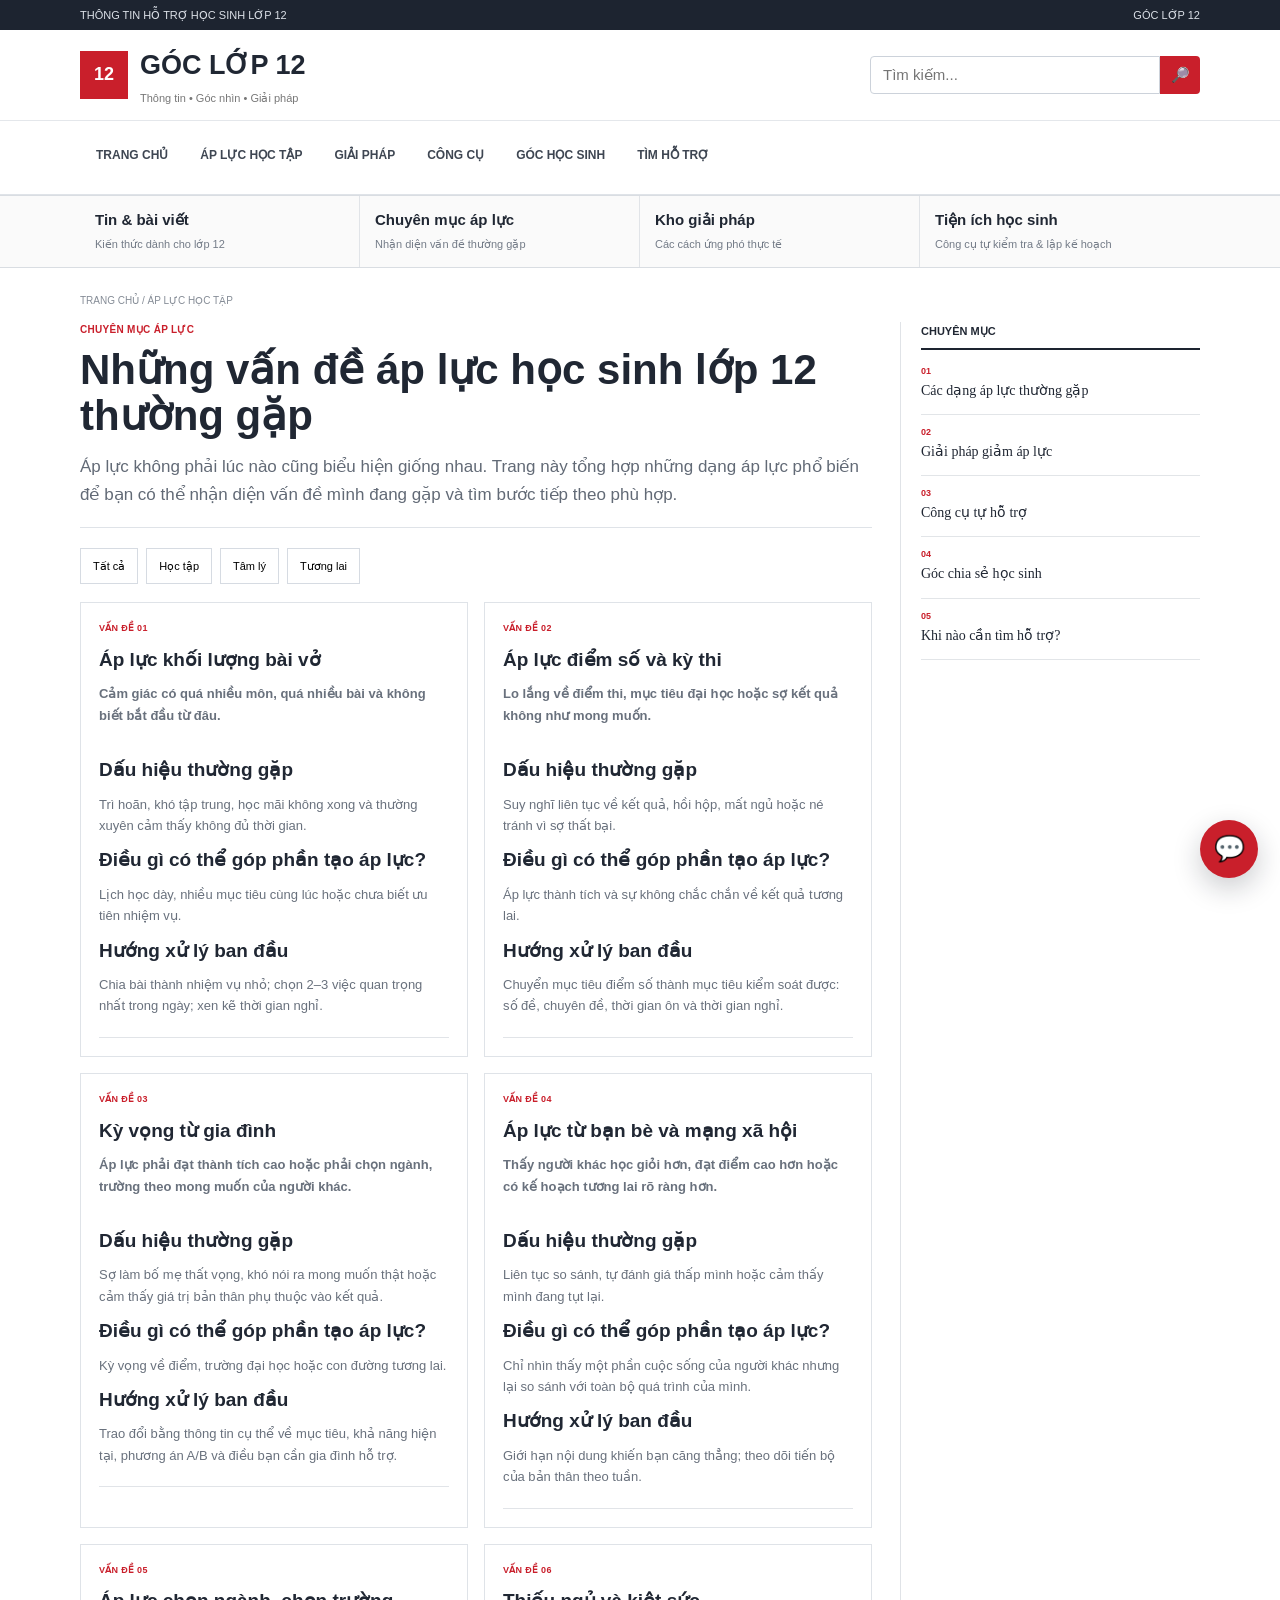
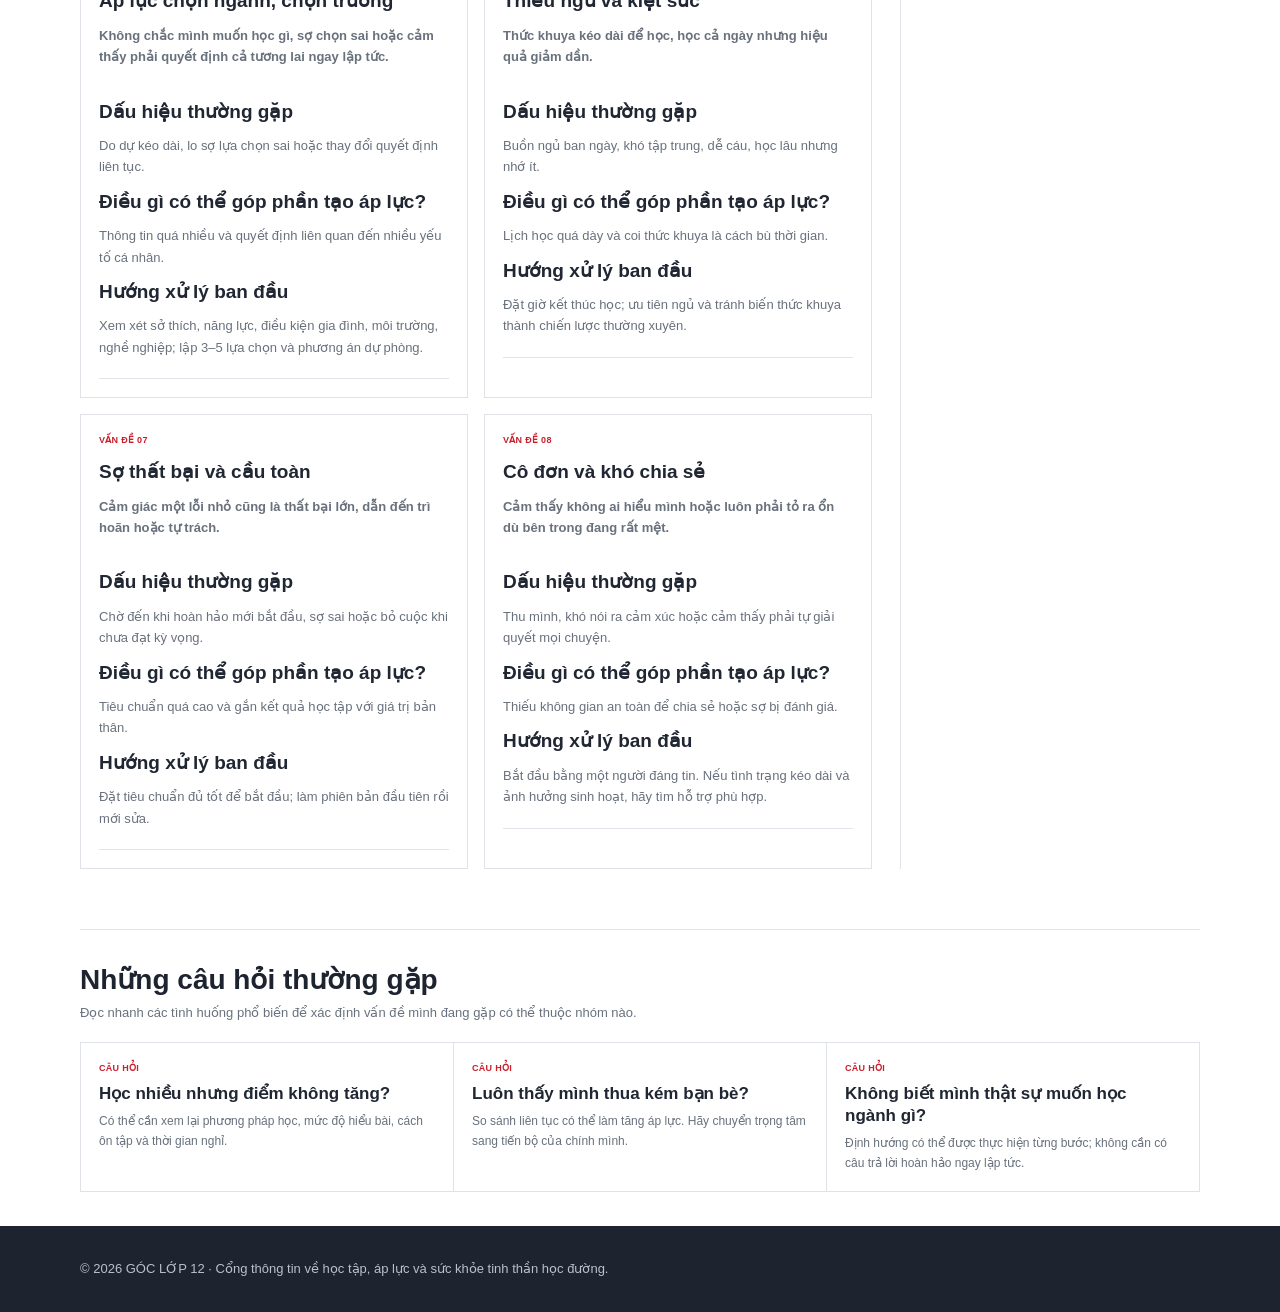
==== commit 9863b499: "Add files via upload" ====
--- a/ap-luc.html
+++ b/ap-luc.html
@@ -210,6 +210,28 @@
 .assistant-input{display:flex;gap:7px;padding:10px;border-top:1px solid #dfe3e8;background:#fff}.assistant-input textarea{height:45px;min-height:45px;resize:none;padding:10px;border-radius:10px}.assistant-send{width:48px;border:0;border-radius:10px;background:#c91f2b;color:#fff;font-weight:800;cursor:pointer}
 .assistant-note{padding:7px 12px;background:#fff8e8;color:#765d20;font-size:10px;border-top:1px solid #eee0b9}
 @media(max-width:600px){.assistant-panel{right:10px;bottom:78px;height:min(560px,calc(100vh - 95px))}.assistant-launcher{right:12px;bottom:12px}}
+
+/* Vietnamese typography fix */
+html, body, body * {
+  letter-spacing: normal !important;
+  word-spacing: normal !important;
+  font-kerning: normal !important;
+}
+body, input, textarea, button, select {
+  font-family: Arial, "Helvetica Neue", sans-serif !important;
+}
+h1, h2, h3, h4, h5, h6, b, strong, .news-logo b, .lead-story h1, .side-item b,
+.article-main h1, .article-section h2, .article-section h3, .news-card h3,
+.headline-strip b, .topic-card h3, .solution-card h3, .portal-link b, .info-band strong,
+.assistant-head strong {
+  font-family: Arial, "Helvetica Neue", sans-serif !important;
+  letter-spacing: normal !important;
+  word-spacing: normal !important;
+}
+body * { text-align-last: auto !important; }
+body p, body li, body blockquote, body .article-section, body .article-main {
+  text-align: left !important;
+}
 </style>
 <style id="font-fix">
 /* Font fix for Vietnamese: keep characters naturally spaced and readable */
@@ -229,6 +251,28 @@
 }
 .category, .eyebrow, .topline, .breaking b, .news-card .tagline, .portal-item .label {
   letter-spacing: .3px !important;
+}
+
+/* Vietnamese typography fix */
+html, body, body * {
+  letter-spacing: normal !important;
+  word-spacing: normal !important;
+  font-kerning: normal !important;
+}
+body, input, textarea, button, select {
+  font-family: Arial, "Helvetica Neue", sans-serif !important;
+}
+h1, h2, h3, h4, h5, h6, b, strong, .news-logo b, .lead-story h1, .side-item b,
+.article-main h1, .article-section h2, .article-section h3, .news-card h3,
+.headline-strip b, .topic-card h3, .solution-card h3, .portal-link b, .info-band strong,
+.assistant-head strong {
+  font-family: Arial, "Helvetica Neue", sans-serif !important;
+  letter-spacing: normal !important;
+  word-spacing: normal !important;
+}
+body * { text-align-last: auto !important; }
+body p, body li, body blockquote, body .article-section, body .article-main {
+  text-align: left !important;
 }
 </style>
 </head><body>
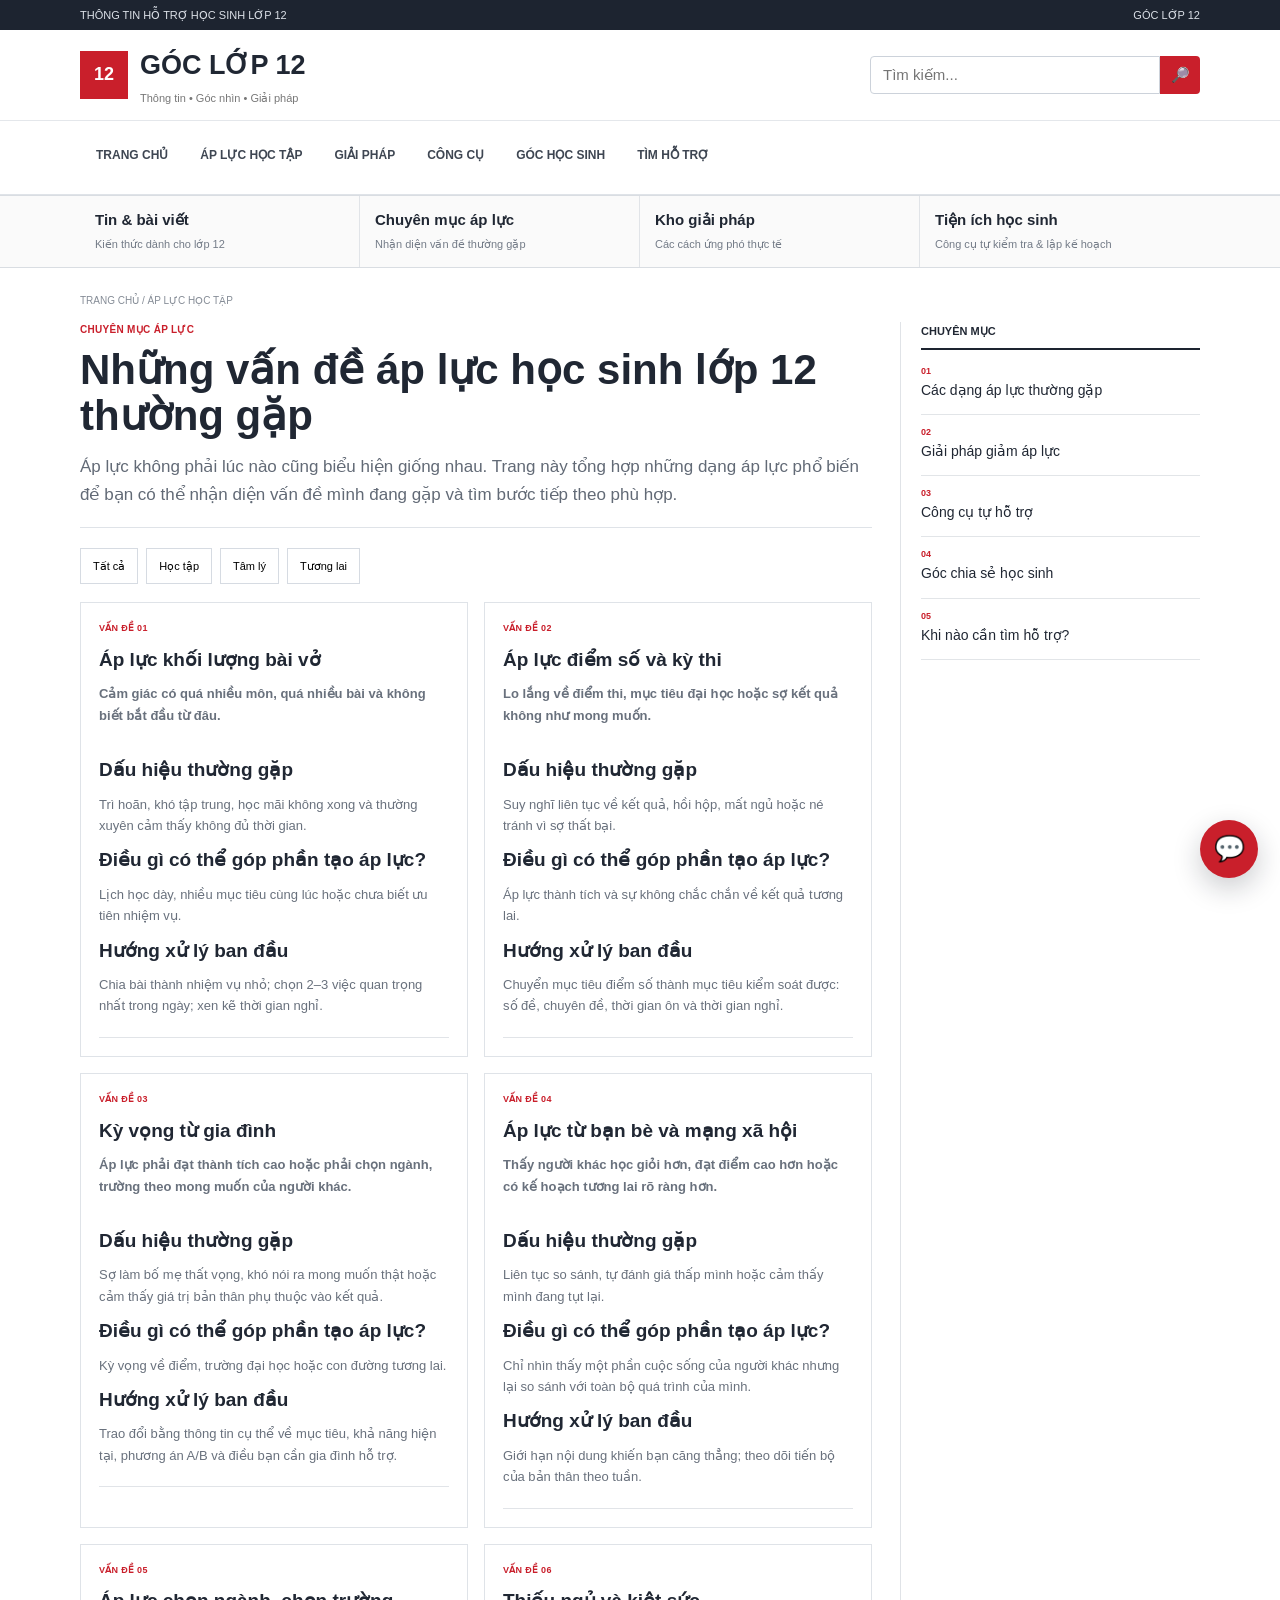
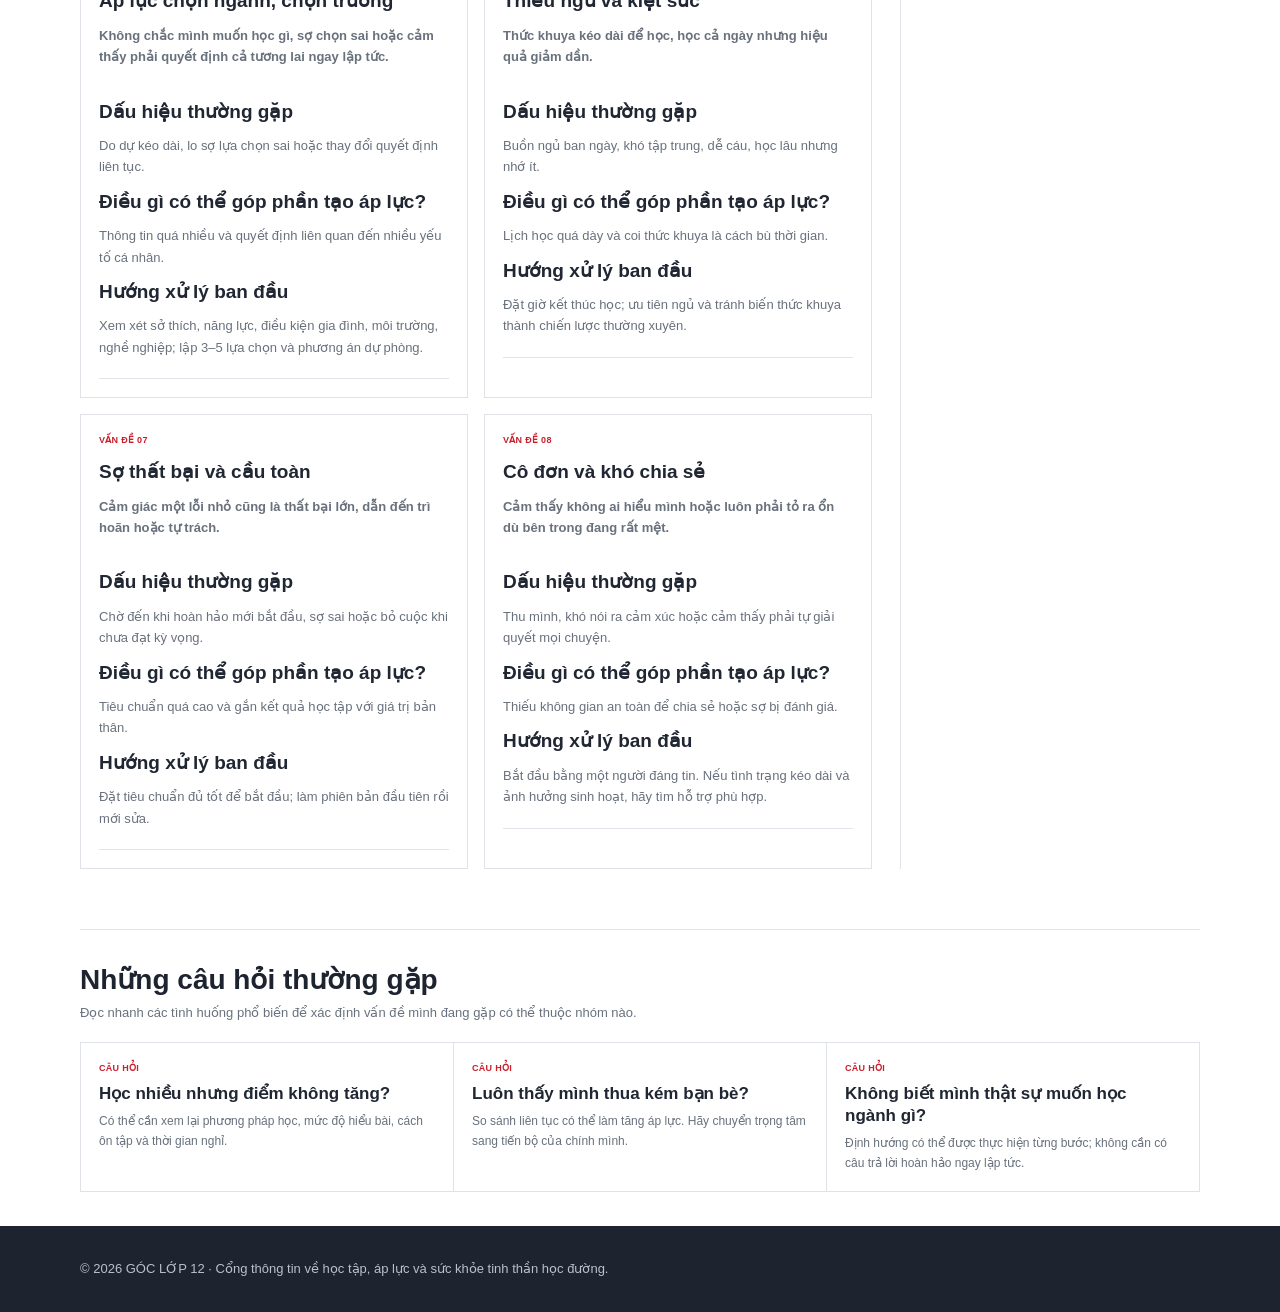
==== commit 3bb32cce: "Add files via upload" ====
--- a/ap-luc.html
+++ b/ap-luc.html
@@ -232,6 +232,22 @@
 body p, body li, body blockquote, body .article-section, body .article-main {
   text-align: left !important;
 }
+
+/* FINAL VIETNAMESE TEXT FIX */
+html, body, body * {
+  letter-spacing: 0 !important;
+  word-spacing: 0 !important;
+  font-kerning: normal !important;
+  font-variant-ligatures: none !important;
+}
+body, body * {
+  font-family: Arial, "Helvetica Neue", Helvetica, sans-serif !important;
+}
+h1, h2, h3, h4, h5, h6, .news-logo b, .portal-link b, .info-band strong, .assistant-head strong {
+  font-family: Arial, "Helvetica Neue", Helvetica, sans-serif !important;
+  letter-spacing: 0 !important;
+  word-spacing: 0 !important;
+}
 </style>
 <style id="font-fix">
 /* Font fix for Vietnamese: keep characters naturally spaced and readable */
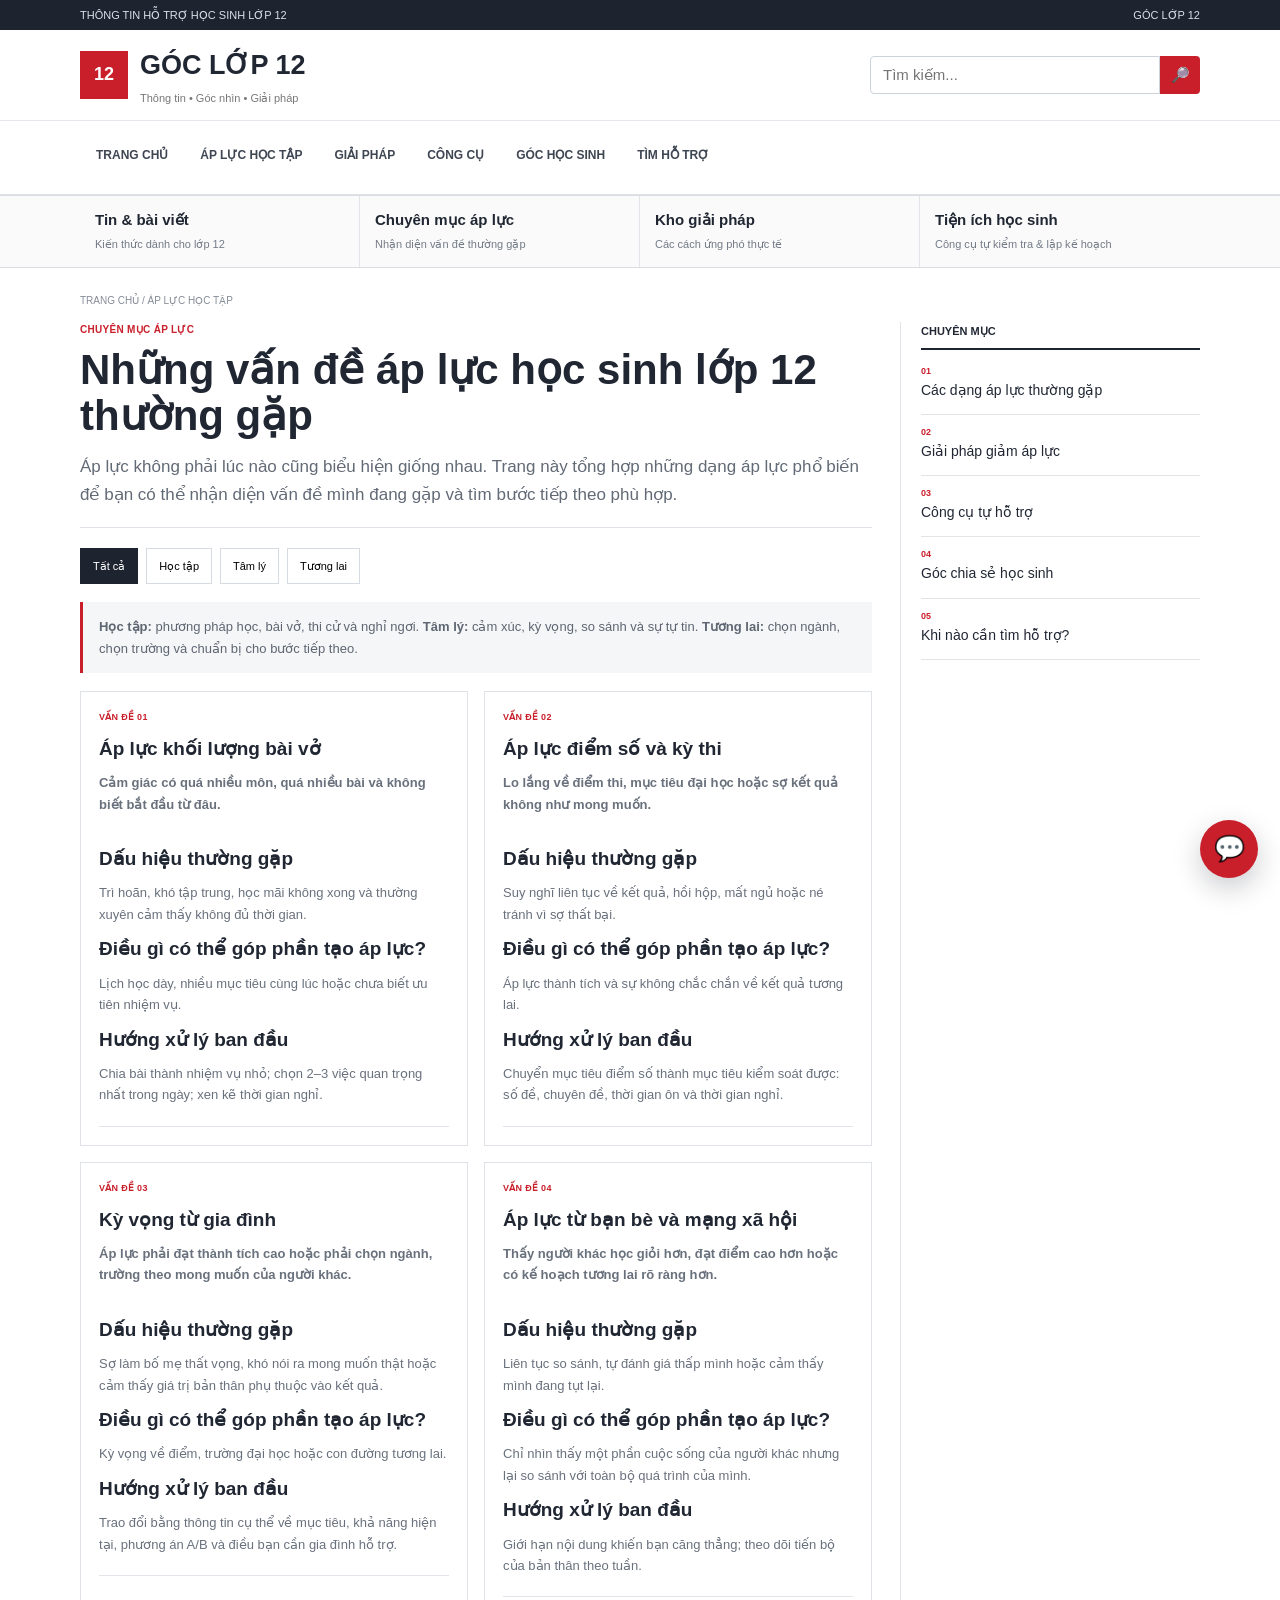
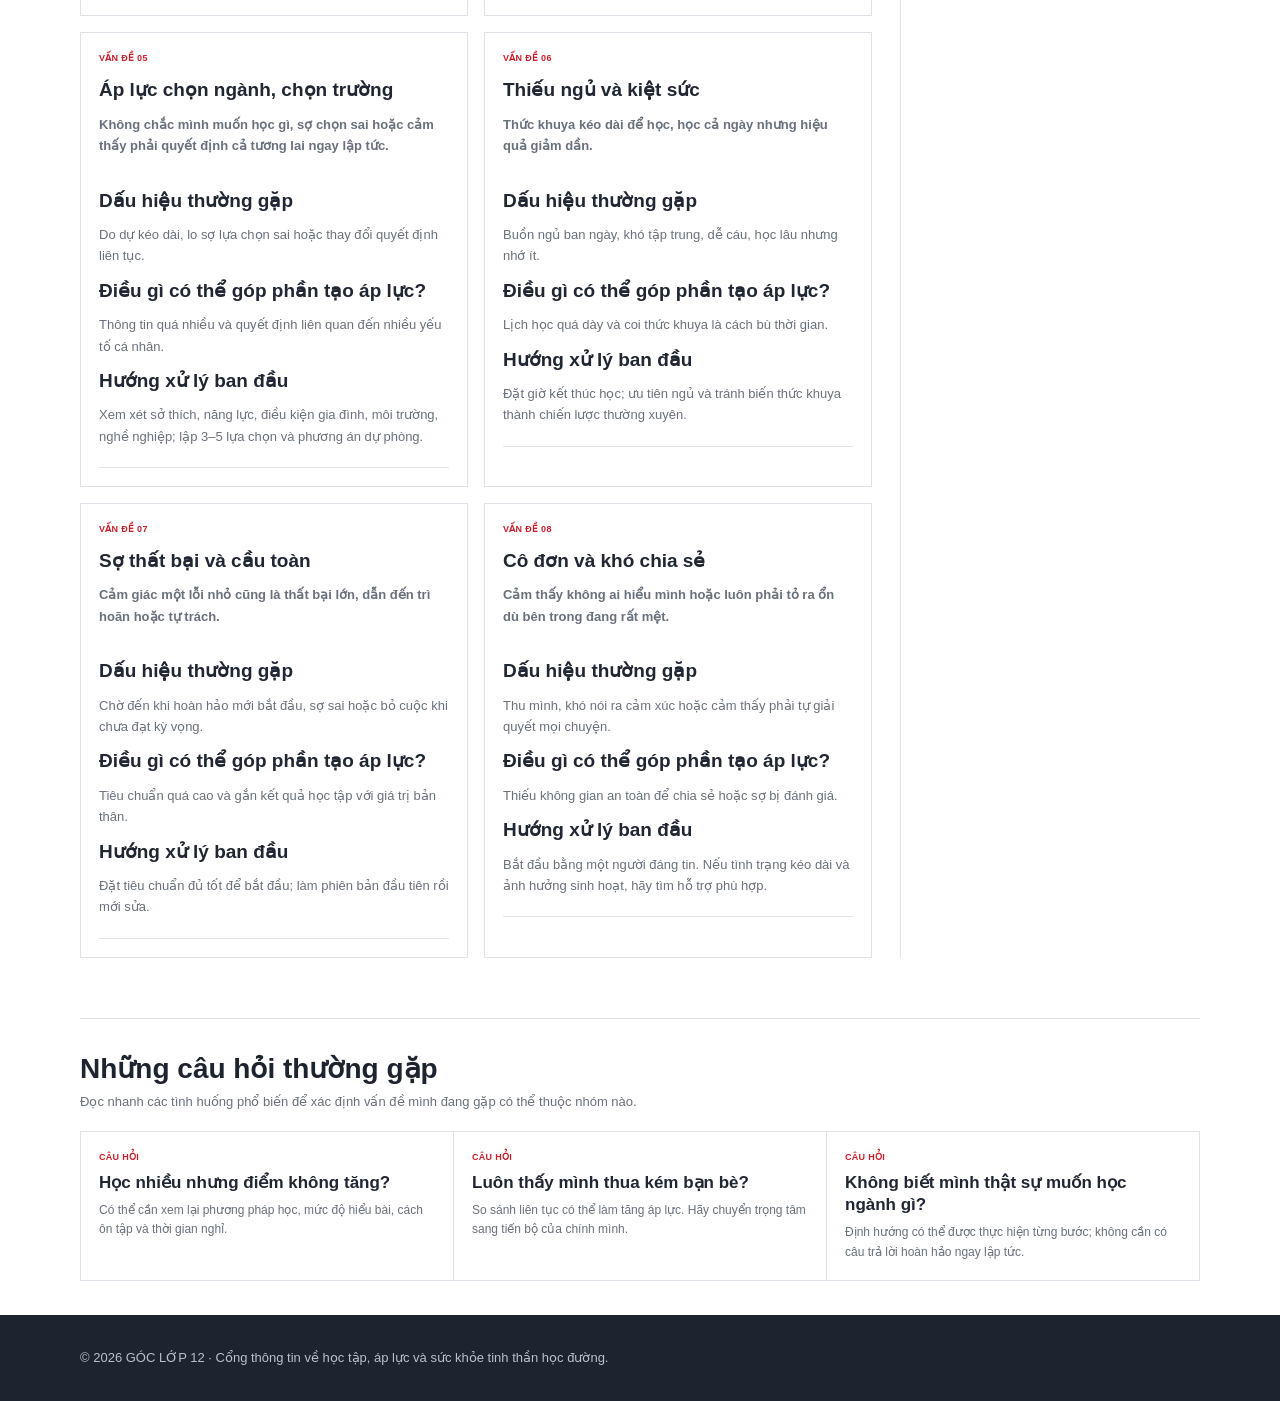
==== commit 9aa2834e: "Add files via upload" ====
--- a/ap-luc.html
+++ b/ap-luc.html
@@ -248,6 +248,10 @@
   letter-spacing: 0 !important;
   word-spacing: 0 !important;
 }
+
+.filter-row button.filter-active{background:#1d2430;color:#fff;border-color:#1d2430}
+.filter-row button{transition:.15s ease}
+.category-note{margin:0 0 18px;padding:14px 16px;background:#f5f6f8;border-left:3px solid #c91f2b;font-size:13px;color:#5e6672}
 </style>
 <style id="font-fix">
 /* Font fix for Vietnamese: keep characters naturally spaced and readable */
@@ -322,8 +326,11 @@
  <div class="article-layout"><div class="article-main">
   <div class="category">CHUYÊN MỤC ÁP LỰC</div><h1>Những vấn đề áp lực học sinh lớp 12 thường gặp</h1>
   <p class="intro">Áp lực không phải lúc nào cũng biểu hiện giống nhau. Trang này tổng hợp những dạng áp lực phổ biến để bạn có thể nhận diện vấn đề mình đang gặp và tìm bước tiếp theo phù hợp.</p>
-  <div class="filter-row"><button onclick="filterTopics('all')">Tất cả</button><button onclick="filterTopics('HỌC')">Học tập</button><button onclick="filterTopics('TÂM')">Tâm lý</button><button onclick="filterTopics('TƯƠNG')">Tương lai</button></div>
-  <div class="news-card-grid"><article class="news-card" data-search><div class="tagline">VẤN ĐỀ 01</div><h3>Áp lực khối lượng bài vở</h3><p><b>Cảm giác có quá nhiều môn, quá nhiều bài và không biết bắt đầu từ đâu.</b></p><div class="article-section"><h3>Dấu hiệu thường gặp</h3><p>Trì hoãn, khó tập trung, học mãi không xong và thường xuyên cảm thấy không đủ thời gian.</p><h3>Điều gì có thể góp phần tạo áp lực?</h3><p>Lịch học dày, nhiều mục tiêu cùng lúc hoặc chưa biết ưu tiên nhiệm vụ.</p><h3>Hướng xử lý ban đầu</h3><p>Chia bài thành nhiệm vụ nhỏ; chọn 2–3 việc quan trọng nhất trong ngày; xen kẽ thời gian nghỉ.</p></div></article><article class="news-card" data-search><div class="tagline">VẤN ĐỀ 02</div><h3>Áp lực điểm số và kỳ thi</h3><p><b>Lo lắng về điểm thi, mục tiêu đại học hoặc sợ kết quả không như mong muốn.</b></p><div class="article-section"><h3>Dấu hiệu thường gặp</h3><p>Suy nghĩ liên tục về kết quả, hồi hộp, mất ngủ hoặc né tránh vì sợ thất bại.</p><h3>Điều gì có thể góp phần tạo áp lực?</h3><p>Áp lực thành tích và sự không chắc chắn về kết quả tương lai.</p><h3>Hướng xử lý ban đầu</h3><p>Chuyển mục tiêu điểm số thành mục tiêu kiểm soát được: số đề, chuyên đề, thời gian ôn và thời gian nghỉ.</p></div></article><article class="news-card" data-search><div class="tagline">VẤN ĐỀ 03</div><h3>Kỳ vọng từ gia đình</h3><p><b>Áp lực phải đạt thành tích cao hoặc phải chọn ngành, trường theo mong muốn của người khác.</b></p><div class="article-section"><h3>Dấu hiệu thường gặp</h3><p>Sợ làm bố mẹ thất vọng, khó nói ra mong muốn thật hoặc cảm thấy giá trị bản thân phụ thuộc vào kết quả.</p><h3>Điều gì có thể góp phần tạo áp lực?</h3><p>Kỳ vọng về điểm, trường đại học hoặc con đường tương lai.</p><h3>Hướng xử lý ban đầu</h3><p>Trao đổi bằng thông tin cụ thể về mục tiêu, khả năng hiện tại, phương án A/B và điều bạn cần gia đình hỗ trợ.</p></div></article><article class="news-card" data-search><div class="tagline">VẤN ĐỀ 04</div><h3>Áp lực từ bạn bè và mạng xã hội</h3><p><b>Thấy người khác học giỏi hơn, đạt điểm cao hơn hoặc có kế hoạch tương lai rõ ràng hơn.</b></p><div class="article-section"><h3>Dấu hiệu thường gặp</h3><p>Liên tục so sánh, tự đánh giá thấp mình hoặc cảm thấy mình đang tụt lại.</p><h3>Điều gì có thể góp phần tạo áp lực?</h3><p>Chỉ nhìn thấy một phần cuộc sống của người khác nhưng lại so sánh với toàn bộ quá trình của mình.</p><h3>Hướng xử lý ban đầu</h3><p>Giới hạn nội dung khiến bạn căng thẳng; theo dõi tiến bộ của bản thân theo tuần.</p></div></article><article class="news-card" data-search><div class="tagline">VẤN ĐỀ 05</div><h3>Áp lực chọn ngành, chọn trường</h3><p><b>Không chắc mình muốn học gì, sợ chọn sai hoặc cảm thấy phải quyết định cả tương lai ngay lập tức.</b></p><div class="article-section"><h3>Dấu hiệu thường gặp</h3><p>Do dự kéo dài, lo sợ lựa chọn sai hoặc thay đổi quyết định liên tục.</p><h3>Điều gì có thể góp phần tạo áp lực?</h3><p>Thông tin quá nhiều và quyết định liên quan đến nhiều yếu tố cá nhân.</p><h3>Hướng xử lý ban đầu</h3><p>Xem xét sở thích, năng lực, điều kiện gia đình, môi trường, nghề nghiệp; lập 3–5 lựa chọn và phương án dự phòng.</p></div></article><article class="news-card" data-search><div class="tagline">VẤN ĐỀ 06</div><h3>Thiếu ngủ và kiệt sức</h3><p><b>Thức khuya kéo dài để học, học cả ngày nhưng hiệu quả giảm dần.</b></p><div class="article-section"><h3>Dấu hiệu thường gặp</h3><p>Buồn ngủ ban ngày, khó tập trung, dễ cáu, học lâu nhưng nhớ ít.</p><h3>Điều gì có thể góp phần tạo áp lực?</h3><p>Lịch học quá dày và coi thức khuya là cách bù thời gian.</p><h3>Hướng xử lý ban đầu</h3><p>Đặt giờ kết thúc học; ưu tiên ngủ và tránh biến thức khuya thành chiến lược thường xuyên.</p></div></article><article class="news-card" data-search><div class="tagline">VẤN ĐỀ 07</div><h3>Sợ thất bại và cầu toàn</h3><p><b>Cảm giác một lỗi nhỏ cũng là thất bại lớn, dẫn đến trì hoãn hoặc tự trách.</b></p><div class="article-section"><h3>Dấu hiệu thường gặp</h3><p>Chờ đến khi hoàn hảo mới bắt đầu, sợ sai hoặc bỏ cuộc khi chưa đạt kỳ vọng.</p><h3>Điều gì có thể góp phần tạo áp lực?</h3><p>Tiêu chuẩn quá cao và gắn kết quả học tập với giá trị bản thân.</p><h3>Hướng xử lý ban đầu</h3><p>Đặt tiêu chuẩn đủ tốt để bắt đầu; làm phiên bản đầu tiên rồi mới sửa.</p></div></article><article class="news-card" data-search><div class="tagline">VẤN ĐỀ 08</div><h3>Cô đơn và khó chia sẻ</h3><p><b>Cảm thấy không ai hiểu mình hoặc luôn phải tỏ ra ổn dù bên trong đang rất mệt.</b></p><div class="article-section"><h3>Dấu hiệu thường gặp</h3><p>Thu mình, khó nói ra cảm xúc hoặc cảm thấy phải tự giải quyết mọi chuyện.</p><h3>Điều gì có thể góp phần tạo áp lực?</h3><p>Thiếu không gian an toàn để chia sẻ hoặc sợ bị đánh giá.</p><h3>Hướng xử lý ban đầu</h3><p>Bắt đầu bằng một người đáng tin. Nếu tình trạng kéo dài và ảnh hưởng sinh hoạt, hãy tìm hỗ trợ phù hợp.</p></div></article></div>
+  <div class="filter-row" aria-label="Lọc thông tin theo nhóm">
+<button class="filter-active" onclick="filterTopics('all',this)">Tất cả</button><button onclick="filterTopics('HỌC',this)">Học tập</button><button onclick="filterTopics('TÂM',this)">Tâm lý</button><button onclick="filterTopics('TƯƠNG',this)">Tương lai</button>
+</div>
+  <div class="category-note"><strong>Học tập:</strong> phương pháp học, bài vở, thi cử và nghỉ ngơi. <strong>Tâm lý:</strong> cảm xúc, kỳ vọng, so sánh và sự tự tin. <strong>Tương lai:</strong> chọn ngành, chọn trường và chuẩn bị cho bước tiếp theo.</div>
+  <div class="news-card-grid"><article class="news-card" data-search data-category="HỌC"><div class="tagline">VẤN ĐỀ 01</div><h3>Áp lực khối lượng bài vở</h3><p><b>Cảm giác có quá nhiều môn, quá nhiều bài và không biết bắt đầu từ đâu.</b></p><div class="article-section"><h3>Dấu hiệu thường gặp</h3><p>Trì hoãn, khó tập trung, học mãi không xong và thường xuyên cảm thấy không đủ thời gian.</p><h3>Điều gì có thể góp phần tạo áp lực?</h3><p>Lịch học dày, nhiều mục tiêu cùng lúc hoặc chưa biết ưu tiên nhiệm vụ.</p><h3>Hướng xử lý ban đầu</h3><p>Chia bài thành nhiệm vụ nhỏ; chọn 2–3 việc quan trọng nhất trong ngày; xen kẽ thời gian nghỉ.</p></div></article><article class="news-card" data-search data-category="HỌC"><div class="tagline">VẤN ĐỀ 02</div><h3>Áp lực điểm số và kỳ thi</h3><p><b>Lo lắng về điểm thi, mục tiêu đại học hoặc sợ kết quả không như mong muốn.</b></p><div class="article-section"><h3>Dấu hiệu thường gặp</h3><p>Suy nghĩ liên tục về kết quả, hồi hộp, mất ngủ hoặc né tránh vì sợ thất bại.</p><h3>Điều gì có thể góp phần tạo áp lực?</h3><p>Áp lực thành tích và sự không chắc chắn về kết quả tương lai.</p><h3>Hướng xử lý ban đầu</h3><p>Chuyển mục tiêu điểm số thành mục tiêu kiểm soát được: số đề, chuyên đề, thời gian ôn và thời gian nghỉ.</p></div></article><article class="news-card" data-search data-category="TÂM"><div class="tagline">VẤN ĐỀ 03</div><h3>Kỳ vọng từ gia đình</h3><p><b>Áp lực phải đạt thành tích cao hoặc phải chọn ngành, trường theo mong muốn của người khác.</b></p><div class="article-section"><h3>Dấu hiệu thường gặp</h3><p>Sợ làm bố mẹ thất vọng, khó nói ra mong muốn thật hoặc cảm thấy giá trị bản thân phụ thuộc vào kết quả.</p><h3>Điều gì có thể góp phần tạo áp lực?</h3><p>Kỳ vọng về điểm, trường đại học hoặc con đường tương lai.</p><h3>Hướng xử lý ban đầu</h3><p>Trao đổi bằng thông tin cụ thể về mục tiêu, khả năng hiện tại, phương án A/B và điều bạn cần gia đình hỗ trợ.</p></div></article><article class="news-card" data-search data-category="TÂM"><div class="tagline">VẤN ĐỀ 04</div><h3>Áp lực từ bạn bè và mạng xã hội</h3><p><b>Thấy người khác học giỏi hơn, đạt điểm cao hơn hoặc có kế hoạch tương lai rõ ràng hơn.</b></p><div class="article-section"><h3>Dấu hiệu thường gặp</h3><p>Liên tục so sánh, tự đánh giá thấp mình hoặc cảm thấy mình đang tụt lại.</p><h3>Điều gì có thể góp phần tạo áp lực?</h3><p>Chỉ nhìn thấy một phần cuộc sống của người khác nhưng lại so sánh với toàn bộ quá trình của mình.</p><h3>Hướng xử lý ban đầu</h3><p>Giới hạn nội dung khiến bạn căng thẳng; theo dõi tiến bộ của bản thân theo tuần.</p></div></article><article class="news-card" data-search data-category="TƯƠNG"><div class="tagline">VẤN ĐỀ 05</div><h3>Áp lực chọn ngành, chọn trường</h3><p><b>Không chắc mình muốn học gì, sợ chọn sai hoặc cảm thấy phải quyết định cả tương lai ngay lập tức.</b></p><div class="article-section"><h3>Dấu hiệu thường gặp</h3><p>Do dự kéo dài, lo sợ lựa chọn sai hoặc thay đổi quyết định liên tục.</p><h3>Điều gì có thể góp phần tạo áp lực?</h3><p>Thông tin quá nhiều và quyết định liên quan đến nhiều yếu tố cá nhân.</p><h3>Hướng xử lý ban đầu</h3><p>Xem xét sở thích, năng lực, điều kiện gia đình, môi trường, nghề nghiệp; lập 3–5 lựa chọn và phương án dự phòng.</p></div></article><article class="news-card" data-search data-category="HỌC"><div class="tagline">VẤN ĐỀ 06</div><h3>Thiếu ngủ và kiệt sức</h3><p><b>Thức khuya kéo dài để học, học cả ngày nhưng hiệu quả giảm dần.</b></p><div class="article-section"><h3>Dấu hiệu thường gặp</h3><p>Buồn ngủ ban ngày, khó tập trung, dễ cáu, học lâu nhưng nhớ ít.</p><h3>Điều gì có thể góp phần tạo áp lực?</h3><p>Lịch học quá dày và coi thức khuya là cách bù thời gian.</p><h3>Hướng xử lý ban đầu</h3><p>Đặt giờ kết thúc học; ưu tiên ngủ và tránh biến thức khuya thành chiến lược thường xuyên.</p></div></article><article class="news-card" data-search data-category="TÂM"><div class="tagline">VẤN ĐỀ 07</div><h3>Sợ thất bại và cầu toàn</h3><p><b>Cảm giác một lỗi nhỏ cũng là thất bại lớn, dẫn đến trì hoãn hoặc tự trách.</b></p><div class="article-section"><h3>Dấu hiệu thường gặp</h3><p>Chờ đến khi hoàn hảo mới bắt đầu, sợ sai hoặc bỏ cuộc khi chưa đạt kỳ vọng.</p><h3>Điều gì có thể góp phần tạo áp lực?</h3><p>Tiêu chuẩn quá cao và gắn kết quả học tập với giá trị bản thân.</p><h3>Hướng xử lý ban đầu</h3><p>Đặt tiêu chuẩn đủ tốt để bắt đầu; làm phiên bản đầu tiên rồi mới sửa.</p></div></article><article class="news-card" data-search data-category="TÂM"><div class="tagline">VẤN ĐỀ 08</div><h3>Cô đơn và khó chia sẻ</h3><p><b>Cảm thấy không ai hiểu mình hoặc luôn phải tỏ ra ổn dù bên trong đang rất mệt.</b></p><div class="article-section"><h3>Dấu hiệu thường gặp</h3><p>Thu mình, khó nói ra cảm xúc hoặc cảm thấy phải tự giải quyết mọi chuyện.</p><h3>Điều gì có thể góp phần tạo áp lực?</h3><p>Thiếu không gian an toàn để chia sẻ hoặc sợ bị đánh giá.</p><h3>Hướng xử lý ban đầu</h3><p>Bắt đầu bằng một người đáng tin. Nếu tình trạng kéo dài và ảnh hưởng sinh hoạt, hãy tìm hỗ trợ phù hợp.</p></div></article></div>
  </div>
 <aside class="article-aside">
  <div class="aside-title">CHUYÊN MỤC</div>
@@ -336,7 +343,13 @@
 </div>
 </section>
 <script>
-function filterTopics(q){document.querySelectorAll('.news-card[data-search]').forEach(x=>x.style.display=(q==='all'||x.innerText.includes(q))?'':'none');}
+function filterTopics(q,btn){
+ document.querySelectorAll('.news-card[data-search]').forEach(x=>{
+   x.style.display=(q==='all'||x.dataset.category===q)?'':'none';
+ });
+ document.querySelectorAll('.filter-row button').forEach(b=>b.classList.remove('filter-active'));
+ if(btn) btn.classList.add('filter-active');
+}
 </script>
 <section class="container portal-section"><h2>Những câu hỏi thường gặp</h2><p class="portal-intro">Đọc nhanh các tình huống phổ biến để xác định vấn đề mình đang gặp có thể thuộc nhóm nào.</p><div class="portal-grid">
 <article class="portal-item"><div class="label">CÂU HỎI</div><h3>Học nhiều nhưng điểm không tăng?</h3><p>Có thể cần xem lại phương pháp học, mức độ hiểu bài, cách ôn tập và thời gian nghỉ.</p></article>
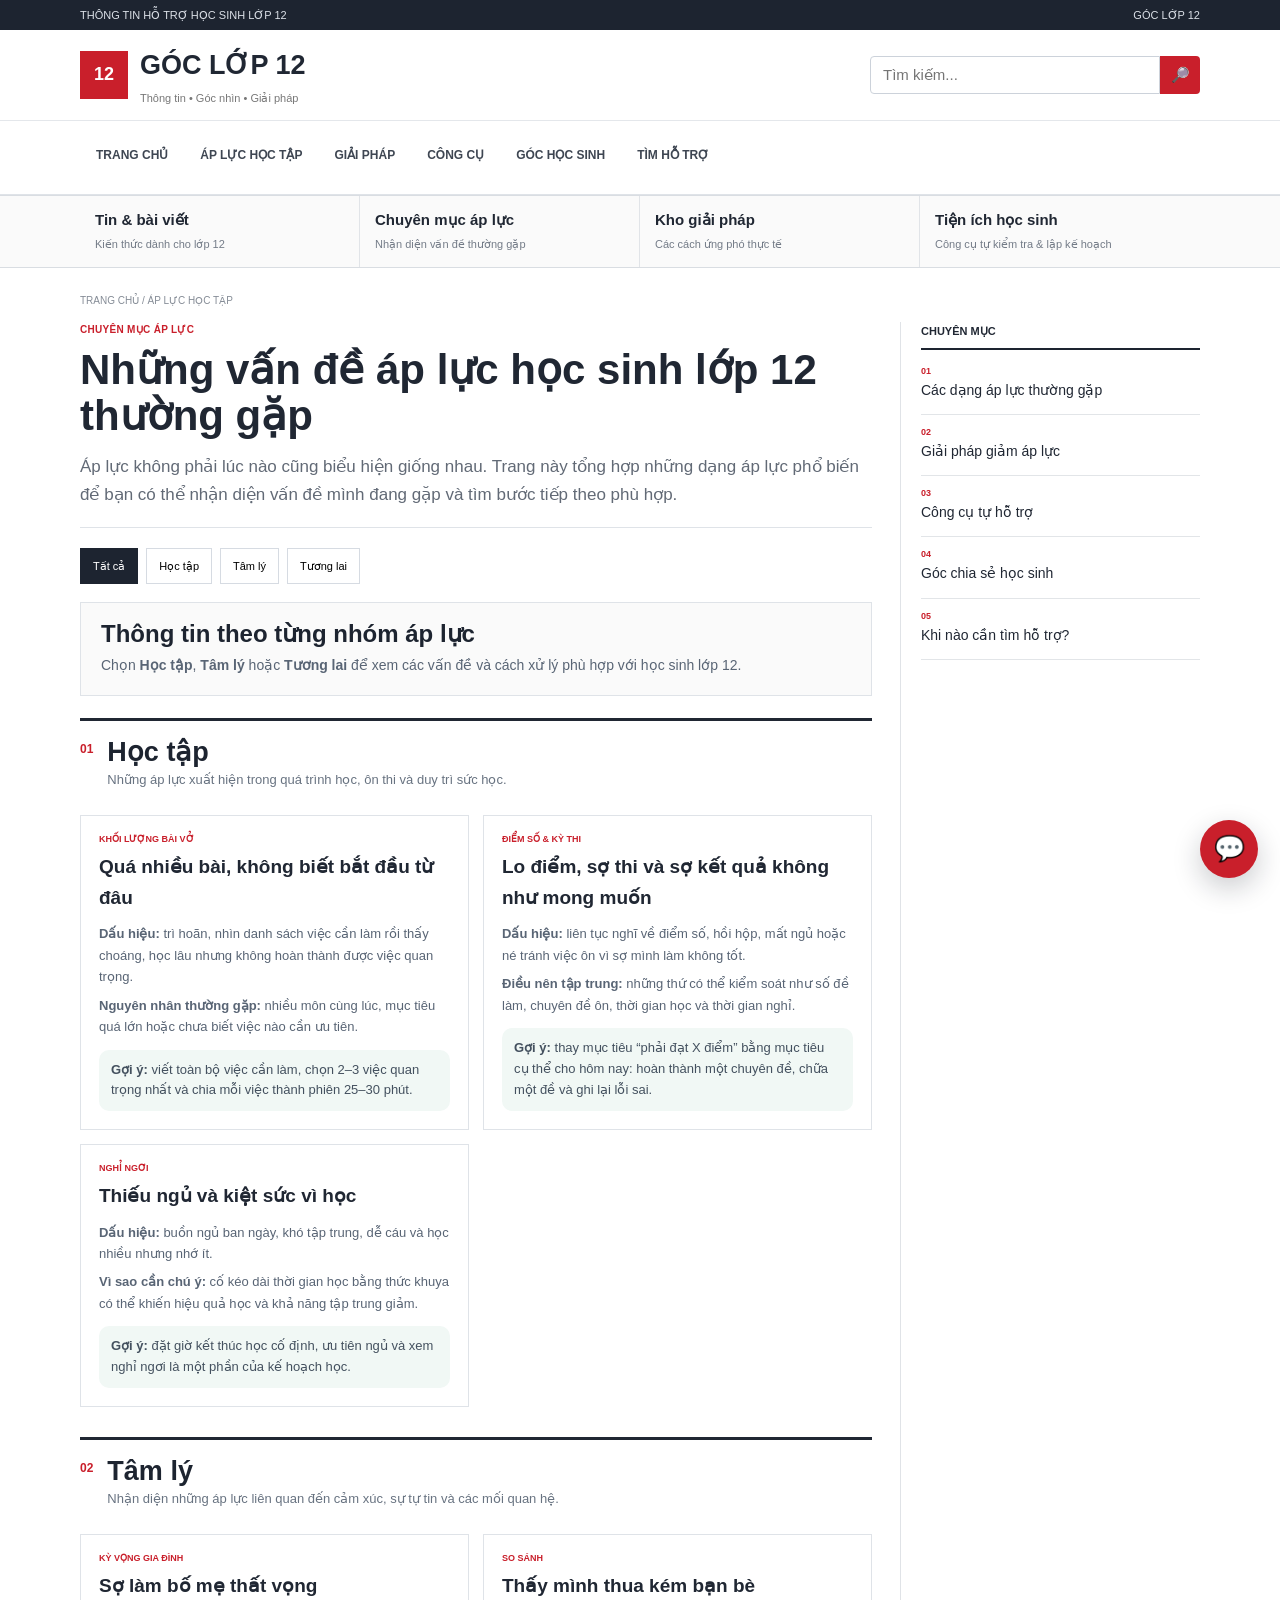
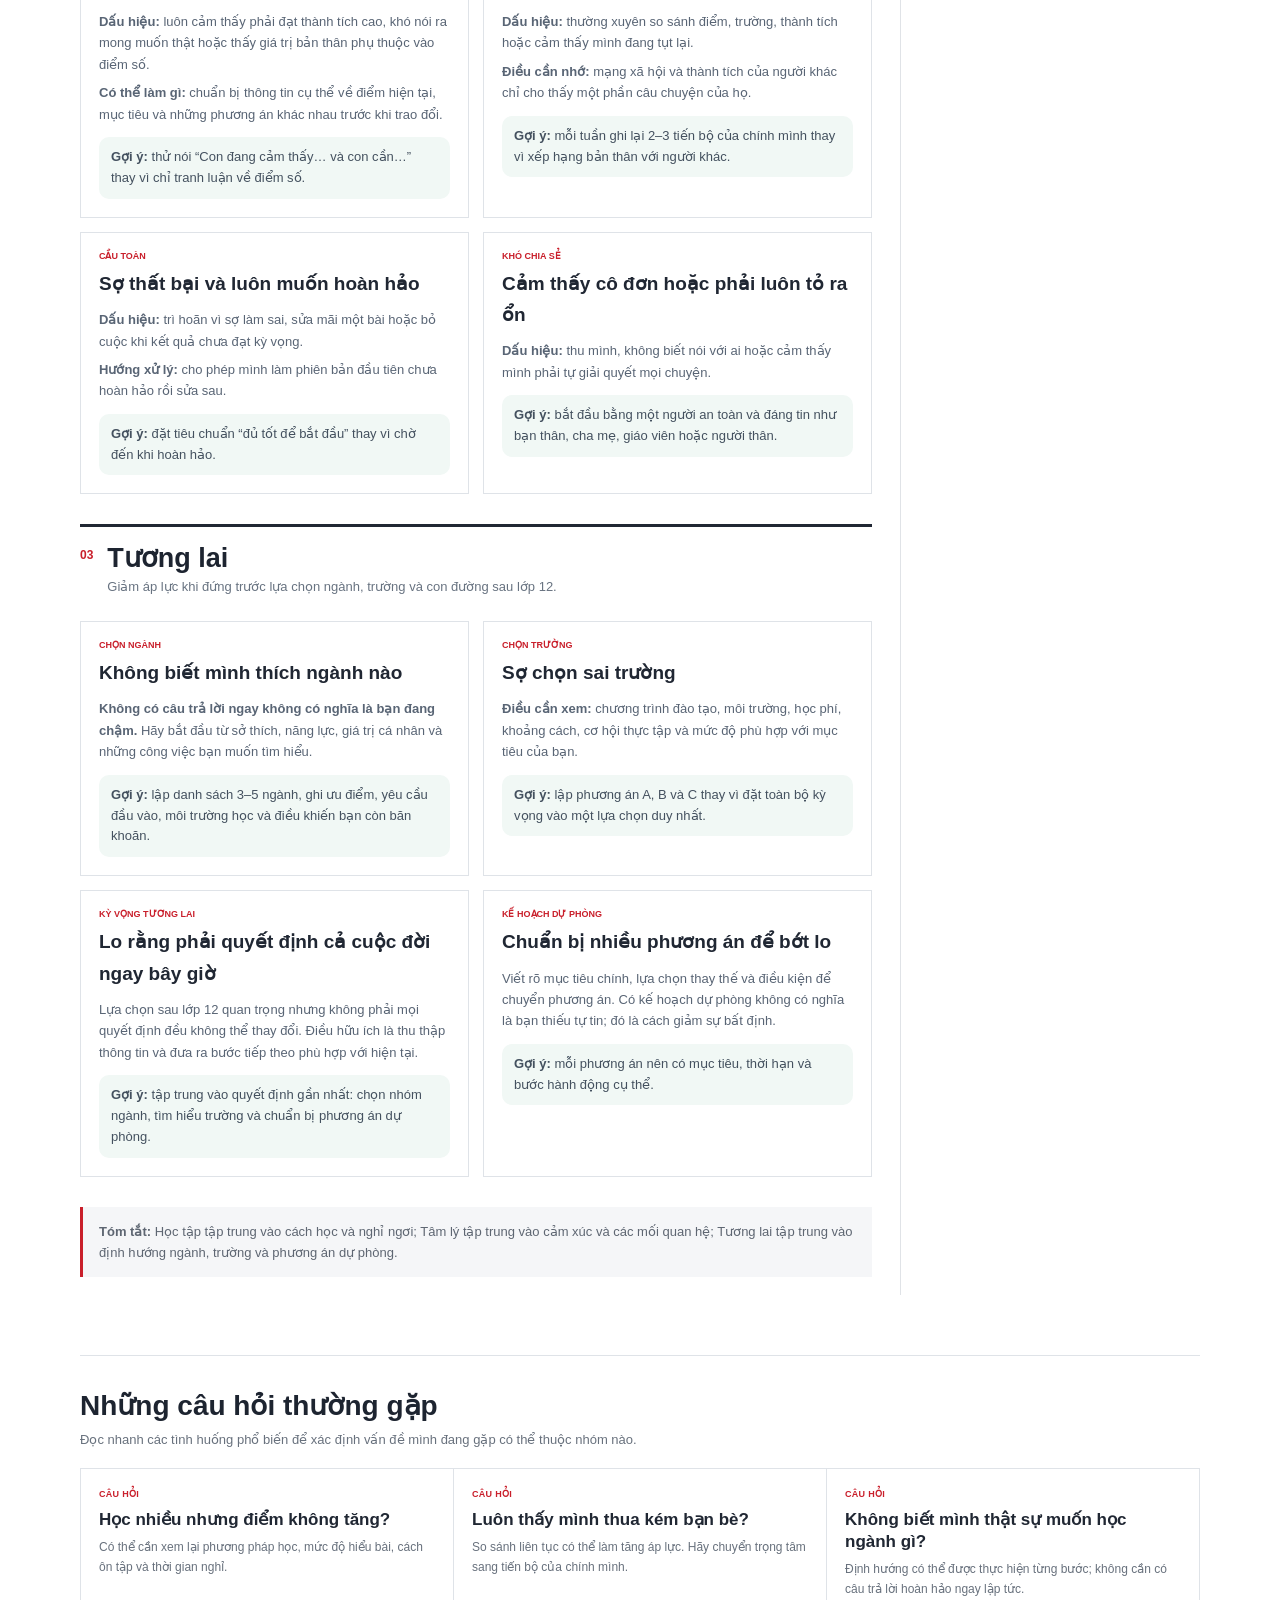
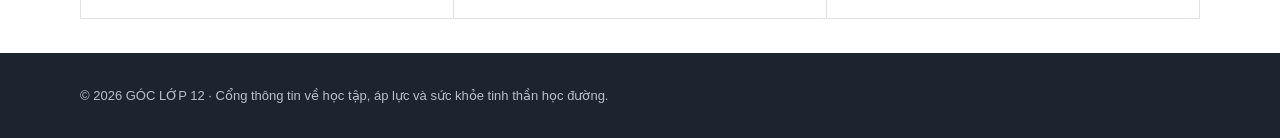
==== commit 4386c719: "Add files via upload" ====
--- a/ap-luc.html
+++ b/ap-luc.html
@@ -294,6 +294,23 @@
 body p, body li, body blockquote, body .article-section, body .article-main {
   text-align: left !important;
 }
+
+/* GROUPED PRESSURE TOPICS */
+.group-intro{border:1px solid #dfe3e8;background:#fafafa;padding:18px 20px;margin:0 0 22px}
+.group-intro h2{font-family:Georgia,"Times New Roman",serif;font-size:24px;margin:0 0 6px}
+.group-intro p{margin:0;color:#596575;font-size:14px}
+.topic-group{margin:0 0 30px;scroll-margin-top:20px}
+.group-heading{display:flex;gap:14px;align-items:flex-start;border-top:3px solid #202733;padding:16px 0 12px;margin-bottom:12px}
+.group-heading>span{font:900 12px Arial;color:#c91f2b;padding-top:5px}
+.group-heading h2{font-family:Georgia,"Times New Roman",serif;font-size:27px;margin:0 0 2px}
+.group-heading p{margin:0;color:#687381;font-size:13px}
+.info-grid{display:grid;grid-template-columns:repeat(2,1fr);gap:14px}
+.info-card{border:1px solid #dfe3e8;padding:18px;background:#fff}
+.info-card h3{font-family:Georgia,"Times New Roman",serif;font-size:19px;margin:7px 0 10px}
+.info-card p{font-size:13px;color:#596575;margin:7px 0;line-height:1.65}
+.info-card .tagline{font:900 9px Arial;color:#c91f2b;letter-spacing:0}
+.info-card .advice{background:#f1f8f5;border-radius:10px;padding:10px 12px;margin-top:12px;color:#44515f;font-size:13px;line-height:1.6}
+@media(max-width:800px){.info-grid{grid-template-columns:1fr}.group-heading h2{font-size:24px}}
 </style>
 </head><body>
 <header class="news-header">
@@ -326,11 +343,50 @@
  <div class="article-layout"><div class="article-main">
   <div class="category">CHUYÊN MỤC ÁP LỰC</div><h1>Những vấn đề áp lực học sinh lớp 12 thường gặp</h1>
   <p class="intro">Áp lực không phải lúc nào cũng biểu hiện giống nhau. Trang này tổng hợp những dạng áp lực phổ biến để bạn có thể nhận diện vấn đề mình đang gặp và tìm bước tiếp theo phù hợp.</p>
-  <div class="filter-row" aria-label="Lọc thông tin theo nhóm">
-<button class="filter-active" onclick="filterTopics('all',this)">Tất cả</button><button onclick="filterTopics('HỌC',this)">Học tập</button><button onclick="filterTopics('TÂM',this)">Tâm lý</button><button onclick="filterTopics('TƯƠNG',this)">Tương lai</button>
+  <div class="filter-row" aria-label="Chọn nhóm thông tin">
+<button class="filter-active" onclick="showGroup('all',this)">Tất cả</button>
+<button onclick="showGroup('HỌC',this)">Học tập</button>
+<button onclick="showGroup('TÂM',this)">Tâm lý</button>
+<button onclick="showGroup('TƯƠNG',this)">Tương lai</button>
 </div>
-  <div class="category-note"><strong>Học tập:</strong> phương pháp học, bài vở, thi cử và nghỉ ngơi. <strong>Tâm lý:</strong> cảm xúc, kỳ vọng, so sánh và sự tự tin. <strong>Tương lai:</strong> chọn ngành, chọn trường và chuẩn bị cho bước tiếp theo.</div>
-  <div class="news-card-grid"><article class="news-card" data-search data-category="HỌC"><div class="tagline">VẤN ĐỀ 01</div><h3>Áp lực khối lượng bài vở</h3><p><b>Cảm giác có quá nhiều môn, quá nhiều bài và không biết bắt đầu từ đâu.</b></p><div class="article-section"><h3>Dấu hiệu thường gặp</h3><p>Trì hoãn, khó tập trung, học mãi không xong và thường xuyên cảm thấy không đủ thời gian.</p><h3>Điều gì có thể góp phần tạo áp lực?</h3><p>Lịch học dày, nhiều mục tiêu cùng lúc hoặc chưa biết ưu tiên nhiệm vụ.</p><h3>Hướng xử lý ban đầu</h3><p>Chia bài thành nhiệm vụ nhỏ; chọn 2–3 việc quan trọng nhất trong ngày; xen kẽ thời gian nghỉ.</p></div></article><article class="news-card" data-search data-category="HỌC"><div class="tagline">VẤN ĐỀ 02</div><h3>Áp lực điểm số và kỳ thi</h3><p><b>Lo lắng về điểm thi, mục tiêu đại học hoặc sợ kết quả không như mong muốn.</b></p><div class="article-section"><h3>Dấu hiệu thường gặp</h3><p>Suy nghĩ liên tục về kết quả, hồi hộp, mất ngủ hoặc né tránh vì sợ thất bại.</p><h3>Điều gì có thể góp phần tạo áp lực?</h3><p>Áp lực thành tích và sự không chắc chắn về kết quả tương lai.</p><h3>Hướng xử lý ban đầu</h3><p>Chuyển mục tiêu điểm số thành mục tiêu kiểm soát được: số đề, chuyên đề, thời gian ôn và thời gian nghỉ.</p></div></article><article class="news-card" data-search data-category="TÂM"><div class="tagline">VẤN ĐỀ 03</div><h3>Kỳ vọng từ gia đình</h3><p><b>Áp lực phải đạt thành tích cao hoặc phải chọn ngành, trường theo mong muốn của người khác.</b></p><div class="article-section"><h3>Dấu hiệu thường gặp</h3><p>Sợ làm bố mẹ thất vọng, khó nói ra mong muốn thật hoặc cảm thấy giá trị bản thân phụ thuộc vào kết quả.</p><h3>Điều gì có thể góp phần tạo áp lực?</h3><p>Kỳ vọng về điểm, trường đại học hoặc con đường tương lai.</p><h3>Hướng xử lý ban đầu</h3><p>Trao đổi bằng thông tin cụ thể về mục tiêu, khả năng hiện tại, phương án A/B và điều bạn cần gia đình hỗ trợ.</p></div></article><article class="news-card" data-search data-category="TÂM"><div class="tagline">VẤN ĐỀ 04</div><h3>Áp lực từ bạn bè và mạng xã hội</h3><p><b>Thấy người khác học giỏi hơn, đạt điểm cao hơn hoặc có kế hoạch tương lai rõ ràng hơn.</b></p><div class="article-section"><h3>Dấu hiệu thường gặp</h3><p>Liên tục so sánh, tự đánh giá thấp mình hoặc cảm thấy mình đang tụt lại.</p><h3>Điều gì có thể góp phần tạo áp lực?</h3><p>Chỉ nhìn thấy một phần cuộc sống của người khác nhưng lại so sánh với toàn bộ quá trình của mình.</p><h3>Hướng xử lý ban đầu</h3><p>Giới hạn nội dung khiến bạn căng thẳng; theo dõi tiến bộ của bản thân theo tuần.</p></div></article><article class="news-card" data-search data-category="TƯƠNG"><div class="tagline">VẤN ĐỀ 05</div><h3>Áp lực chọn ngành, chọn trường</h3><p><b>Không chắc mình muốn học gì, sợ chọn sai hoặc cảm thấy phải quyết định cả tương lai ngay lập tức.</b></p><div class="article-section"><h3>Dấu hiệu thường gặp</h3><p>Do dự kéo dài, lo sợ lựa chọn sai hoặc thay đổi quyết định liên tục.</p><h3>Điều gì có thể góp phần tạo áp lực?</h3><p>Thông tin quá nhiều và quyết định liên quan đến nhiều yếu tố cá nhân.</p><h3>Hướng xử lý ban đầu</h3><p>Xem xét sở thích, năng lực, điều kiện gia đình, môi trường, nghề nghiệp; lập 3–5 lựa chọn và phương án dự phòng.</p></div></article><article class="news-card" data-search data-category="HỌC"><div class="tagline">VẤN ĐỀ 06</div><h3>Thiếu ngủ và kiệt sức</h3><p><b>Thức khuya kéo dài để học, học cả ngày nhưng hiệu quả giảm dần.</b></p><div class="article-section"><h3>Dấu hiệu thường gặp</h3><p>Buồn ngủ ban ngày, khó tập trung, dễ cáu, học lâu nhưng nhớ ít.</p><h3>Điều gì có thể góp phần tạo áp lực?</h3><p>Lịch học quá dày và coi thức khuya là cách bù thời gian.</p><h3>Hướng xử lý ban đầu</h3><p>Đặt giờ kết thúc học; ưu tiên ngủ và tránh biến thức khuya thành chiến lược thường xuyên.</p></div></article><article class="news-card" data-search data-category="TÂM"><div class="tagline">VẤN ĐỀ 07</div><h3>Sợ thất bại và cầu toàn</h3><p><b>Cảm giác một lỗi nhỏ cũng là thất bại lớn, dẫn đến trì hoãn hoặc tự trách.</b></p><div class="article-section"><h3>Dấu hiệu thường gặp</h3><p>Chờ đến khi hoàn hảo mới bắt đầu, sợ sai hoặc bỏ cuộc khi chưa đạt kỳ vọng.</p><h3>Điều gì có thể góp phần tạo áp lực?</h3><p>Tiêu chuẩn quá cao và gắn kết quả học tập với giá trị bản thân.</p><h3>Hướng xử lý ban đầu</h3><p>Đặt tiêu chuẩn đủ tốt để bắt đầu; làm phiên bản đầu tiên rồi mới sửa.</p></div></article><article class="news-card" data-search data-category="TÂM"><div class="tagline">VẤN ĐỀ 08</div><h3>Cô đơn và khó chia sẻ</h3><p><b>Cảm thấy không ai hiểu mình hoặc luôn phải tỏ ra ổn dù bên trong đang rất mệt.</b></p><div class="article-section"><h3>Dấu hiệu thường gặp</h3><p>Thu mình, khó nói ra cảm xúc hoặc cảm thấy phải tự giải quyết mọi chuyện.</p><h3>Điều gì có thể góp phần tạo áp lực?</h3><p>Thiếu không gian an toàn để chia sẻ hoặc sợ bị đánh giá.</p><h3>Hướng xử lý ban đầu</h3><p>Bắt đầu bằng một người đáng tin. Nếu tình trạng kéo dài và ảnh hưởng sinh hoạt, hãy tìm hỗ trợ phù hợp.</p></div></article></div>
+
+  <div class="group-intro" id="groupIntro">
+    <h2>Thông tin theo từng nhóm áp lực</h2>
+    <p>Chọn <b>Học tập</b>, <b>Tâm lý</b> hoặc <b>Tương lai</b> để xem các vấn đề và cách xử lý phù hợp với học sinh lớp 12.</p>
+  </div>
+
+  <div class="topic-group" data-group="HỌC">
+    <div class="group-heading"><span>01</span><div><h2>Học tập</h2><p>Những áp lực xuất hiện trong quá trình học, ôn thi và duy trì sức học.</p></div></div>
+    <div class="info-grid">
+      <article class="info-card"><div class="tagline">KHỐI LƯỢNG BÀI VỞ</div><h3>Quá nhiều bài, không biết bắt đầu từ đâu</h3><p><b>Dấu hiệu:</b> trì hoãn, nhìn danh sách việc cần làm rồi thấy choáng, học lâu nhưng không hoàn thành được việc quan trọng.</p><p><b>Nguyên nhân thường gặp:</b> nhiều môn cùng lúc, mục tiêu quá lớn hoặc chưa biết việc nào cần ưu tiên.</p><div class="advice"><b>Gợi ý:</b> viết toàn bộ việc cần làm, chọn 2–3 việc quan trọng nhất và chia mỗi việc thành phiên 25–30 phút.</div></article>
+      <article class="info-card"><div class="tagline">ĐIỂM SỐ & KỲ THI</div><h3>Lo điểm, sợ thi và sợ kết quả không như mong muốn</h3><p><b>Dấu hiệu:</b> liên tục nghĩ về điểm số, hồi hộp, mất ngủ hoặc né tránh việc ôn vì sợ mình làm không tốt.</p><p><b>Điều nên tập trung:</b> những thứ có thể kiểm soát như số đề làm, chuyên đề ôn, thời gian học và thời gian nghỉ.</p><div class="advice"><b>Gợi ý:</b> thay mục tiêu “phải đạt X điểm” bằng mục tiêu cụ thể cho hôm nay: hoàn thành một chuyên đề, chữa một đề và ghi lại lỗi sai.</div></article>
+      <article class="info-card"><div class="tagline">NGHỈ NGƠI</div><h3>Thiếu ngủ và kiệt sức vì học</h3><p><b>Dấu hiệu:</b> buồn ngủ ban ngày, khó tập trung, dễ cáu và học nhiều nhưng nhớ ít.</p><p><b>Vì sao cần chú ý:</b> cố kéo dài thời gian học bằng thức khuya có thể khiến hiệu quả học và khả năng tập trung giảm.</p><div class="advice"><b>Gợi ý:</b> đặt giờ kết thúc học cố định, ưu tiên ngủ và xem nghỉ ngơi là một phần của kế hoạch học.</div></article>
+    </div>
+  </div>
+
+  <div class="topic-group" data-group="TÂM">
+    <div class="group-heading"><span>02</span><div><h2>Tâm lý</h2><p>Nhận diện những áp lực liên quan đến cảm xúc, sự tự tin và các mối quan hệ.</p></div></div>
+    <div class="info-grid">
+      <article class="info-card"><div class="tagline">KỲ VỌNG GIA ĐÌNH</div><h3>Sợ làm bố mẹ thất vọng</h3><p><b>Dấu hiệu:</b> luôn cảm thấy phải đạt thành tích cao, khó nói ra mong muốn thật hoặc thấy giá trị bản thân phụ thuộc vào điểm số.</p><p><b>Có thể làm gì:</b> chuẩn bị thông tin cụ thể về điểm hiện tại, mục tiêu và những phương án khác nhau trước khi trao đổi.</p><div class="advice"><b>Gợi ý:</b> thử nói “Con đang cảm thấy… và con cần…” thay vì chỉ tranh luận về điểm số.</div></article>
+      <article class="info-card"><div class="tagline">SO SÁNH</div><h3>Thấy mình thua kém bạn bè</h3><p><b>Dấu hiệu:</b> thường xuyên so sánh điểm, trường, thành tích hoặc cảm thấy mình đang tụt lại.</p><p><b>Điều cần nhớ:</b> mạng xã hội và thành tích của người khác chỉ cho thấy một phần câu chuyện của họ.</p><div class="advice"><b>Gợi ý:</b> mỗi tuần ghi lại 2–3 tiến bộ của chính mình thay vì xếp hạng bản thân với người khác.</div></article>
+      <article class="info-card"><div class="tagline">CẦU TOÀN</div><h3>Sợ thất bại và luôn muốn hoàn hảo</h3><p><b>Dấu hiệu:</b> trì hoãn vì sợ làm sai, sửa mãi một bài hoặc bỏ cuộc khi kết quả chưa đạt kỳ vọng.</p><p><b>Hướng xử lý:</b> cho phép mình làm phiên bản đầu tiên chưa hoàn hảo rồi sửa sau.</p><div class="advice"><b>Gợi ý:</b> đặt tiêu chuẩn “đủ tốt để bắt đầu” thay vì chờ đến khi hoàn hảo.</div></article>
+      <article class="info-card"><div class="tagline">KHÓ CHIA SẺ</div><h3>Cảm thấy cô đơn hoặc phải luôn tỏ ra ổn</h3><p><b>Dấu hiệu:</b> thu mình, không biết nói với ai hoặc cảm thấy mình phải tự giải quyết mọi chuyện.</p><div class="advice"><b>Gợi ý:</b> bắt đầu bằng một người an toàn và đáng tin như bạn thân, cha mẹ, giáo viên hoặc người thân.</div></article>
+    </div>
+  </div>
+
+  <div class="topic-group" data-group="TƯƠNG">
+    <div class="group-heading"><span>03</span><div><h2>Tương lai</h2><p>Giảm áp lực khi đứng trước lựa chọn ngành, trường và con đường sau lớp 12.</p></div></div>
+    <div class="info-grid">
+      <article class="info-card"><div class="tagline">CHỌN NGÀNH</div><h3>Không biết mình thích ngành nào</h3><p><b>Không có câu trả lời ngay không có nghĩa là bạn đang chậm.</b> Hãy bắt đầu từ sở thích, năng lực, giá trị cá nhân và những công việc bạn muốn tìm hiểu.</p><div class="advice"><b>Gợi ý:</b> lập danh sách 3–5 ngành, ghi ưu điểm, yêu cầu đầu vào, môi trường học và điều khiến bạn còn băn khoăn.</div></article>
+      <article class="info-card"><div class="tagline">CHỌN TRƯỜNG</div><h3>Sợ chọn sai trường</h3><p><b>Điều cần xem:</b> chương trình đào tạo, môi trường, học phí, khoảng cách, cơ hội thực tập và mức độ phù hợp với mục tiêu của bạn.</p><div class="advice"><b>Gợi ý:</b> lập phương án A, B và C thay vì đặt toàn bộ kỳ vọng vào một lựa chọn duy nhất.</div></article>
+      <article class="info-card"><div class="tagline">KỲ VỌNG TƯƠNG LAI</div><h3>Lo rằng phải quyết định cả cuộc đời ngay bây giờ</h3><p>Lựa chọn sau lớp 12 quan trọng nhưng không phải mọi quyết định đều không thể thay đổi. Điều hữu ích là thu thập thông tin và đưa ra bước tiếp theo phù hợp với hiện tại.</p><div class="advice"><b>Gợi ý:</b> tập trung vào quyết định gần nhất: chọn nhóm ngành, tìm hiểu trường và chuẩn bị phương án dự phòng.</div></article>
+      <article class="info-card"><div class="tagline">KẾ HOẠCH DỰ PHÒNG</div><h3>Chuẩn bị nhiều phương án để bớt lo</h3><p>Viết rõ mục tiêu chính, lựa chọn thay thế và điều kiện để chuyển phương án. Có kế hoạch dự phòng không có nghĩa là bạn thiếu tự tin; đó là cách giảm sự bất định.</p><div class="advice"><b>Gợi ý:</b> mỗi phương án nên có mục tiêu, thời hạn và bước hành động cụ thể.</div></article>
+    </div>
+  </div>
+
+  <div class="all-topics" id="allTopics">
+    <div class="category-note"><strong>Tóm tắt:</strong> Học tập tập trung vào cách học và nghỉ ngơi; Tâm lý tập trung vào cảm xúc và các mối quan hệ; Tương lai tập trung vào định hướng ngành, trường và phương án dự phòng.</div>
+  </div>
  </div>
 <aside class="article-aside">
  <div class="aside-title">CHUYÊN MỤC</div>
@@ -343,12 +399,16 @@
 </div>
 </section>
 <script>
-function filterTopics(q,btn){
- document.querySelectorAll('.news-card[data-search]').forEach(x=>{
-   x.style.display=(q==='all'||x.dataset.category===q)?'':'none';
+function showGroup(q,btn){
+ document.querySelectorAll('.topic-group').forEach(x=>{
+   x.style.display=(q==='all'||x.dataset.group===q)?'block':'none';
  });
+ document.getElementById('groupIntro').style.display=(q==='all')?'block':'none';
+ document.getElementById('allTopics').style.display=(q==='all')?'block':'none';
  document.querySelectorAll('.filter-row button').forEach(b=>b.classList.remove('filter-active'));
  if(btn) btn.classList.add('filter-active');
+ const target=q==='all'?'groupIntro':document.querySelector('.topic-group[data-group="'+q+'"]');
+ if(target && q!=='all') target.scrollIntoView({behavior:'smooth',block:'start'});
 }
 </script>
 <section class="container portal-section"><h2>Những câu hỏi thường gặp</h2><p class="portal-intro">Đọc nhanh các tình huống phổ biến để xác định vấn đề mình đang gặp có thể thuộc nhóm nào.</p><div class="portal-grid">
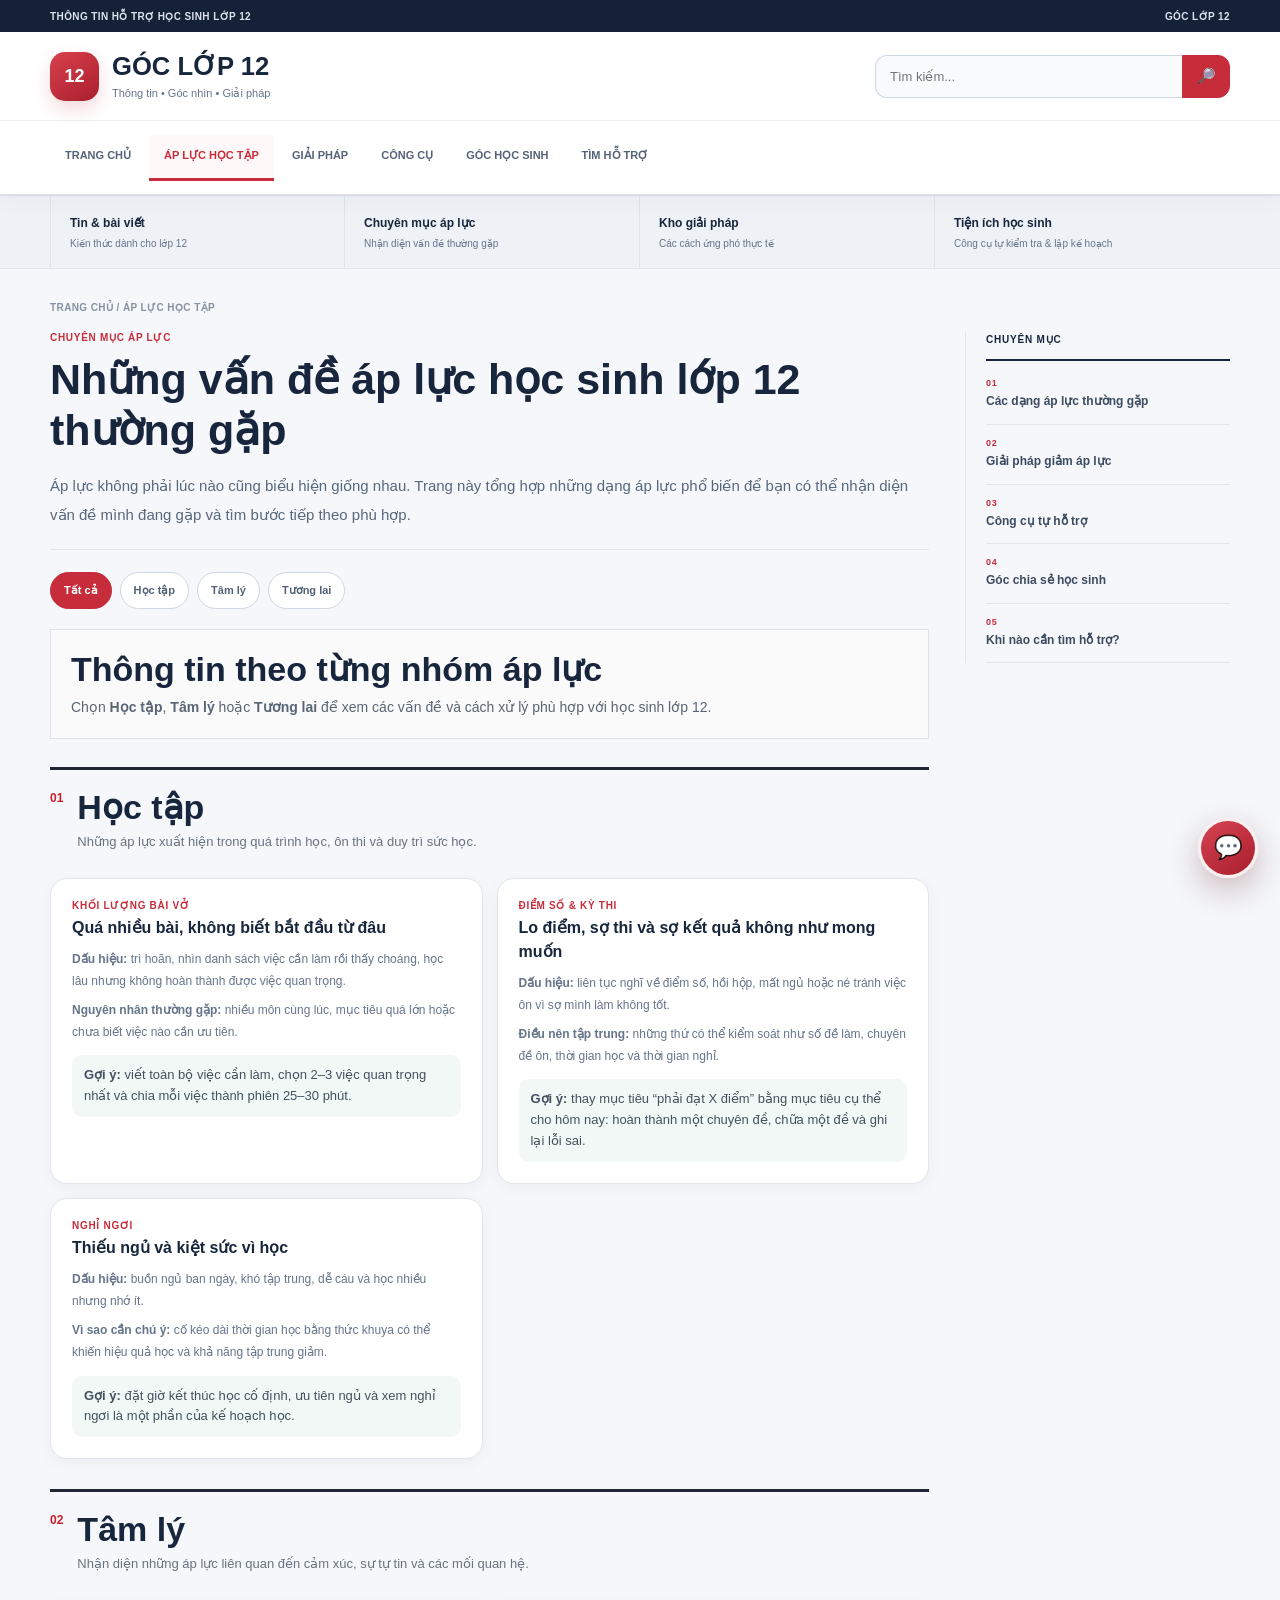
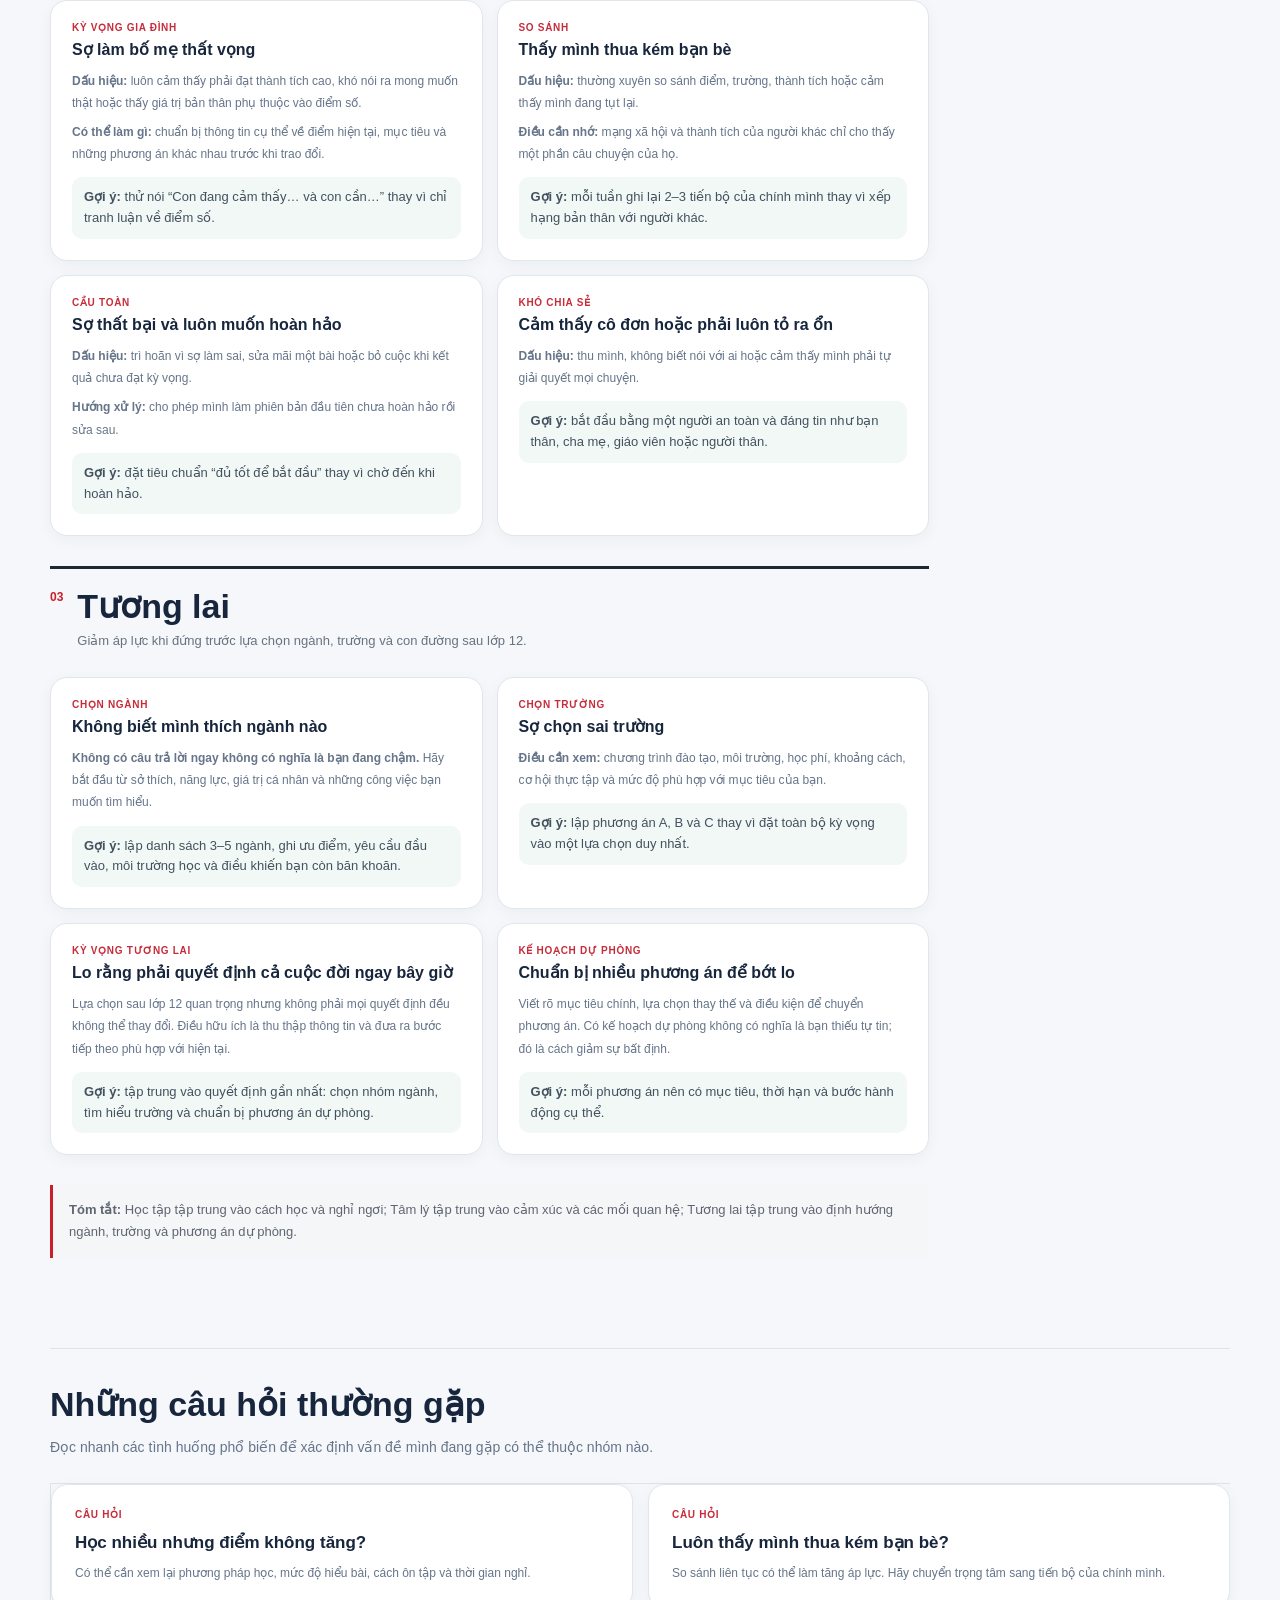
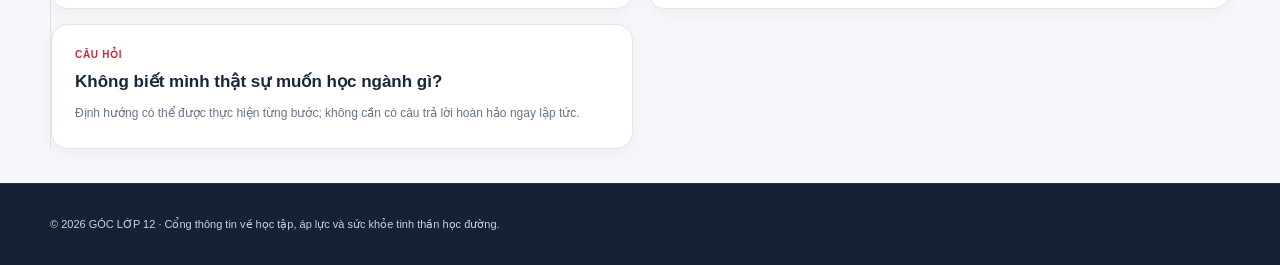
==== commit 562fb724: "Apply shared premium portal design to ap-luc.html" ====
--- a/ap-luc.html
+++ b/ap-luc.html
@@ -312,7 +312,9 @@
 .info-card .advice{background:#f1f8f5;border-radius:10px;padding:10px 12px;margin-top:12px;color:#44515f;font-size:13px;line-height:1.6}
 @media(max-width:800px){.info-grid{grid-template-columns:1fr}.group-heading h2{font-size:24px}}
 </style>
+  <link rel="stylesheet" href="assets/css/portal.css">
 </head><body>
+<a class="skip-link" href="#main-content">Bỏ qua điều hướng</a>
 <header class="news-header">
  <div class="topline"><div class="container top-inner"><span>THÔNG TIN HỖ TRỢ HỌC SINH LỚP 12</span><span>GÓC LỚP 12</span></div></div>
  <div class="container masthead">
@@ -337,7 +339,7 @@
  <a class="portal-link" href="cong-cu.html"><b>Tiện ích học sinh</b><span>Công cụ tự kiểm tra & lập kế hoạch</span></a>
 </div></div>
 
-<main>
+<main id="main-content">
 <section class="container page-wrap">
  <div class="breadcrumb">TRANG CHỦ / ÁP LỰC HỌC TẬP</div>
  <div class="article-layout"><div class="article-main">
@@ -454,4 +456,5 @@
  function send(q){const t=(q||input.value).trim();if(!t)return;add(t,'user');input.value='';setTimeout(()=>add(answer(t),'bot'),180)}
  document.getElementById('assistantSend').onclick=()=>send(); input.addEventListener('keydown',e=>{if(e.key==='Enter'&&!e.shiftKey){e.preventDefault();send()}}); panel.querySelectorAll('[data-q]').forEach(b=>b.onclick=()=>send(b.dataset.q));
 })();
-</script></body></html>+</script>  <script src="assets/js/portal.js" defer></script>
+</body></html>
--- a/assets/css/portal.css
+++ b/assets/css/portal.css
@@ -0,0 +1,1056 @@
+/* GÓC LỚP 12 — Premium editorial portal
+   Shared layer: loaded after legacy inline styles so every page stays consistent.
+   Vietnamese typography intentionally uses natural letter/word spacing. */
+
+:root {
+  --gl-ink: #17263d;
+  --gl-ink-soft: #31425a;
+  --gl-muted: #66758a;
+  --gl-muted-2: #8692a3;
+  --gl-paper: #f5f7fa;
+  --gl-white: #ffffff;
+  --gl-line: #e1e6ed;
+  --gl-line-strong: #cfd7e2;
+  --gl-red: #c72c3b;
+  --gl-red-dark: #a91e2d;
+  --gl-red-soft: #fff0f1;
+  --gl-blue: #315bdc;
+  --gl-blue-soft: #edf2ff;
+  --gl-green: #eaf7f0;
+  --gl-shadow-sm: 0 4px 16px rgba(23, 38, 61, .045);
+  --gl-shadow: 0 12px 34px rgba(23, 38, 61, .075);
+  --gl-shadow-lg: 0 20px 56px rgba(23, 38, 61, .12);
+  --gl-radius: 18px;
+  --gl-radius-lg: 24px;
+  --gl-width: 1180px;
+}
+
+*, *::before, *::after { box-sizing: border-box; }
+
+html {
+  scroll-behavior: smooth;
+  scroll-padding-top: 145px;
+  -webkit-text-size-adjust: 100%;
+}
+
+body, body * {
+  letter-spacing: normal !important;
+  word-spacing: normal !important;
+  font-kerning: normal;
+  font-variant-ligatures: normal;
+  word-break: normal;
+  overflow-wrap: anywhere;
+  hyphens: none;
+}
+
+body {
+  margin: 0;
+  background: var(--gl-paper) !important;
+  color: var(--gl-ink) !important;
+  font-family: "Be Vietnam Pro", "Segoe UI", Arial, sans-serif !important;
+  font-size: 15px;
+  line-height: 1.7;
+  -webkit-font-smoothing: antialiased;
+  text-rendering: optimizeLegibility;
+}
+
+a { color: inherit; text-decoration: none; }
+a:hover { color: var(--gl-red); }
+img, svg, video { max-width: 100%; }
+button, input, textarea, select { font: inherit; }
+button { -webkit-tap-highlight-color: transparent; }
+p { text-align: left; }
+::selection { color: #fff; background: var(--gl-red); }
+
+.container {
+  width: min(var(--gl-width), calc(100% - 44px)) !important;
+  margin-inline: auto !important;
+}
+
+.skip-link {
+  position: fixed;
+  z-index: 20000;
+  top: 10px;
+  left: 10px;
+  padding: 11px 15px;
+  border-radius: 10px;
+  background: var(--gl-ink);
+  color: #fff;
+  transform: translateY(-160%);
+}
+.skip-link:focus { transform: translateY(0); color: #fff; }
+
+.reading-progress {
+  position: fixed;
+  z-index: 20000;
+  inset: 0 0 auto;
+  height: 3px;
+  pointer-events: none;
+  background: transparent;
+}
+.reading-progress span {
+  display: block;
+  width: 0;
+  height: 100%;
+  background: linear-gradient(90deg, #e76b66, var(--gl-red), #edb4a6);
+  transition: width .08s linear;
+}
+
+.topline {
+  background: #142137 !important;
+  color: #dbe3ef !important;
+  font-size: 10px !important;
+  font-weight: 700;
+  letter-spacing: .04em !important;
+}
+.top-inner {
+  display: flex;
+  min-height: 32px;
+  align-items: center;
+  justify-content: space-between;
+  gap: 15px;
+}
+.top-inner span { letter-spacing: .04em !important; }
+
+.news-header {
+  position: sticky;
+  z-index: 1100;
+  top: 0;
+  background: rgba(255,255,255,.97) !important;
+  border-bottom: 1px solid var(--gl-line);
+  box-shadow: 0 5px 22px rgba(23,38,61,.035);
+  -webkit-backdrop-filter: blur(16px);
+  backdrop-filter: blur(16px);
+}
+
+.masthead {
+  display: flex;
+  min-height: 88px;
+  height: auto !important;
+  align-items: center;
+  justify-content: space-between;
+  gap: 26px;
+  padding-block: 14px;
+}
+
+.news-logo {
+  display: inline-flex;
+  min-width: 0;
+  align-items: center;
+  gap: 13px;
+  flex-shrink: 0;
+}
+.news-mark {
+  display: grid;
+  width: 49px;
+  height: 49px;
+  flex: 0 0 49px;
+  place-items: center;
+  border-radius: 15px !important;
+  background: linear-gradient(145deg, #d8424d, var(--gl-red-dark)) !important;
+  box-shadow: 0 8px 18px rgba(199,44,59,.18);
+  color: #fff !important;
+  font-family: "Segoe UI", Arial, sans-serif !important;
+  font-size: 18px;
+  font-weight: 900;
+}
+.news-logo b {
+  display: block;
+  color: var(--gl-ink) !important;
+  font-family: "Be Vietnam Pro", "Segoe UI", Arial, sans-serif !important;
+  font-size: clamp(20px, 2vw, 26px) !important;
+  font-weight: 900;
+  line-height: 1.2;
+  letter-spacing: normal !important;
+}
+.news-logo small {
+  display: block;
+  margin-top: 4px;
+  color: var(--gl-muted) !important;
+  font-family: inherit !important;
+  font-size: 11px !important;
+  line-height: 1.4;
+}
+
+.search {
+  position: relative;
+  display: flex;
+  width: min(355px, 40vw) !important;
+  min-width: 230px;
+  height: 43px !important;
+  flex: 0 1 355px;
+  overflow: visible;
+}
+.search input {
+  width: 100% !important;
+  min-width: 0;
+  height: 43px;
+  padding: 0 14px !important;
+  border: 1px solid var(--gl-line-strong) !important;
+  border-right: 0 !important;
+  border-radius: 12px 0 0 12px !important;
+  outline: none;
+  background: #f9fafc !important;
+  color: var(--gl-ink) !important;
+  font-size: 13px !important;
+  box-shadow: none !important;
+}
+.search input:focus {
+  position: relative;
+  z-index: 1;
+  border-color: #d88b92 !important;
+  background: #fff !important;
+  box-shadow: 0 0 0 3px rgba(199,44,59,.08) !important;
+}
+.search button {
+  display: grid;
+  width: 48px;
+  height: 43px;
+  flex: 0 0 48px;
+  place-items: center;
+  border: 1px solid var(--gl-red) !important;
+  border-radius: 0 12px 12px 0 !important;
+  background: var(--gl-red) !important;
+  color: white !important;
+  cursor: pointer;
+  transition: background .2s ease, transform .2s ease;
+}
+.search button:hover { background: var(--gl-red-dark) !important; }
+.search-status {
+  position: absolute;
+  z-index: 1300;
+  top: calc(100% + 8px);
+  right: 0;
+  left: 0;
+  display: none;
+  margin: 0;
+  padding: 10px 13px;
+  border: 1px solid var(--gl-line);
+  border-radius: 11px;
+  background: #fff;
+  color: var(--gl-ink-soft);
+  box-shadow: var(--gl-shadow);
+  font-size: 12px;
+  line-height: 1.5;
+}
+.search-status:not(:empty) { display: block; }
+
+.category-nav {
+  border-top: 1px solid #eef0f4 !important;
+  background: #fff !important;
+}
+.nav-scroll {
+  display: flex;
+  align-items: stretch;
+  gap: 3px;
+  overflow-x: auto;
+  white-space: nowrap;
+  scrollbar-width: none;
+}
+.nav-scroll::-webkit-scrollbar { display: none; }
+.category-nav a {
+  position: relative;
+  display: inline-flex;
+  min-height: 46px;
+  align-items: center;
+  justify-content: center;
+  padding: 12px 15px !important;
+  border: 0 !important;
+  border-bottom: 3px solid transparent !important;
+  color: #556277 !important;
+  font-size: 11px !important;
+  font-weight: 800 !important;
+  line-height: 1.2;
+  transition: color .18s ease, background .18s ease, border-color .18s ease;
+}
+.category-nav a:hover,
+.category-nav a.active {
+  border-bottom-color: var(--gl-red) !important;
+  background: #fff8f8;
+  color: var(--gl-red) !important;
+}
+
+.portal-strip {
+  border-bottom: 1px solid var(--gl-line) !important;
+  background: #eef1f6 !important;
+}
+.portal-strip .container {
+  display: grid;
+  grid-template-columns: repeat(4, minmax(0, 1fr));
+}
+.portal-link {
+  display: block;
+  min-width: 0;
+  padding: 17px 19px !important;
+  border-right: 1px solid #dfe4eb;
+  border-radius: 0 !important;
+  background: transparent !important;
+  transition: background .2s ease;
+}
+.portal-link:first-child { border-left: 1px solid #dfe4eb; }
+.portal-link:hover { background: #fff !important; }
+.portal-link b {
+  display: block;
+  margin-bottom: 3px;
+  color: var(--gl-ink) !important;
+  font-size: 12px;
+  font-weight: 850;
+}
+.portal-link span {
+  display: block;
+  color: var(--gl-muted) !important;
+  font-size: 10px;
+  line-height: 1.5;
+}
+
+.page-wrap {
+  padding: 30px 0 62px !important;
+}
+.news-main { padding-top: 0 !important; }
+.breadcrumb {
+  margin-bottom: 15px !important;
+  color: var(--gl-muted-2) !important;
+  font-size: 10px !important;
+  font-weight: 800;
+  letter-spacing: .04em !important;
+}
+.breaking {
+  display: flex;
+  align-items: center;
+  gap: 12px;
+  margin-bottom: 20px;
+  padding: 11px 0 !important;
+  border-top: 2px solid var(--gl-ink) !important;
+  border-bottom: 1px solid var(--gl-line) !important;
+  color: #536177 !important;
+  font-size: 12px !important;
+  line-height: 1.6;
+}
+.breaking b {
+  flex: 0 0 auto;
+  border-radius: 5px;
+  background: var(--gl-red) !important;
+  color: white !important;
+  font-size: 9px !important;
+  letter-spacing: .06em !important;
+}
+
+.lead-grid {
+  display: grid;
+  grid-template-columns: minmax(0, 1.58fr) minmax(260px, .82fr);
+  gap: 30px !important;
+  padding: 12px 0 27px !important;
+  border-bottom: 1px solid var(--gl-line) !important;
+}
+.lead-story { min-width: 0; }
+.lead-image {
+  position: relative;
+  display: grid;
+  height: 290px !important;
+  place-items: center;
+  overflow: hidden;
+  margin-bottom: 19px !important;
+  border: 1px solid #e0e6f4;
+  border-radius: 20px !important;
+  background:
+    radial-gradient(circle at 74% 22%, rgba(255,255,255,.95) 0 8%, transparent 8.5%),
+    radial-gradient(circle at 22% 75%, rgba(255,255,255,.55) 0 13%, transparent 13.5%),
+    linear-gradient(135deg, #e6edff 0%, #f4e9e7 52%, #f7f2e9 100%) !important;
+  font-size: clamp(90px, 12vw, 145px) !important;
+  box-shadow: inset 0 0 40px rgba(255,255,255,.45);
+}
+.lead-image::after {
+  content: "HIỂU MÌNH  ·  VỮNG BƯỚC";
+  position: absolute;
+  right: 16px;
+  bottom: 15px;
+  padding: 8px 11px;
+  border: 1px solid rgba(255,255,255,.8);
+  border-radius: 9px;
+  background: rgba(255,255,255,.72);
+  color: #5d6a86;
+  font-family: "Segoe UI", Arial, sans-serif;
+  font-size: 9px;
+  font-weight: 900;
+  letter-spacing: .06em !important;
+}
+.category, .eyebrow, .tagline, .label, .portal-item .label, .news-card .tagline {
+  color: var(--gl-red) !important;
+  font-size: 10px !important;
+  font-weight: 900 !important;
+  letter-spacing: .07em !important;
+  line-height: 1.45;
+}
+.lead-story h1 {
+  max-width: 800px;
+  margin: 8px 0 13px !important;
+  color: var(--gl-ink) !important;
+  font-family: "Be Vietnam Pro", "Segoe UI", Arial, sans-serif !important;
+  font-size: clamp(30px, 4.1vw, 48px) !important;
+  font-weight: 900 !important;
+  line-height: 1.16 !important;
+  letter-spacing: normal !important;
+}
+.lead-desc {
+  max-width: 760px;
+  margin: 0 0 17px !important;
+  color: var(--gl-muted) !important;
+  font-size: 15px !important;
+  line-height: 1.85 !important;
+}
+.read-more {
+  display: inline-flex;
+  align-items: center;
+  gap: 7px;
+  color: var(--gl-red) !important;
+  font-size: 12px !important;
+  font-weight: 850 !important;
+}
+.read-more:hover { gap: 11px; }
+.block-title {
+  margin: 0 !important;
+  padding-bottom: 11px !important;
+  border-bottom: 2px solid var(--gl-ink) !important;
+  color: var(--gl-ink) !important;
+  font-size: 10px !important;
+  font-weight: 900;
+  letter-spacing: .08em !important;
+}
+.side-item {
+  display: grid;
+  grid-template-columns: 31px minmax(0,1fr);
+  gap: 11px;
+  padding: 17px 0 !important;
+  border-bottom: 1px solid var(--gl-line) !important;
+}
+.side-item > span {
+  color: var(--gl-red) !important;
+  font-size: 18px !important;
+  font-weight: 900;
+  line-height: 1.4;
+}
+.side-item b {
+  display: block;
+  color: var(--gl-ink) !important;
+  font-family: inherit !important;
+  font-size: 14px !important;
+  font-weight: 800 !important;
+  line-height: 1.45 !important;
+}
+.side-item:hover b { color: var(--gl-red) !important; }
+.side-item small {
+  display: block;
+  margin-top: 6px;
+  color: var(--gl-muted-2) !important;
+  font-size: 10px !important;
+}
+
+.headline-strip {
+  display: grid;
+  grid-template-columns: repeat(3, minmax(0, 1fr));
+  margin: 0 0 34px !important;
+  border-bottom: 1px solid var(--gl-line) !important;
+}
+.headline-strip article {
+  padding: 17px 20px !important;
+  border-right: 1px solid var(--gl-line) !important;
+}
+.headline-strip article:first-child { padding-left: 0 !important; }
+.headline-strip article:last-child { border-right: 0 !important; }
+.headline-strip span {
+  display: block;
+  margin-bottom: 5px;
+  color: var(--gl-red) !important;
+  font-size: 9px !important;
+  font-weight: 900;
+  letter-spacing: .07em !important;
+}
+.headline-strip b {
+  display: block;
+  color: var(--gl-ink) !important;
+  font-size: 13px !important;
+  font-weight: 800;
+  line-height: 1.5;
+}
+
+section { padding-top: 42px; padding-bottom: 42px; }
+.page-wrap .section-head,
+.portal-section .section-head {
+  max-width: none;
+  margin: 0 0 20px !important;
+  padding-bottom: 14px;
+  border-bottom: 1px solid var(--gl-line);
+}
+h2 {
+  color: var(--gl-ink) !important;
+  font-family: "Be Vietnam Pro", "Segoe UI", Arial, sans-serif !important;
+  font-size: clamp(25px, 3vw, 34px) !important;
+  font-weight: 900 !important;
+  line-height: 1.25 !important;
+  letter-spacing: normal !important;
+}
+.section-head h2 { margin: 6px 0 0 !important; }
+.section-head p,
+.portal-intro {
+  color: var(--gl-muted) !important;
+  font-size: 14px !important;
+  line-height: 1.8;
+}
+.news-card-grid, .portal-grid {
+  display: grid;
+  grid-template-columns: repeat(2, minmax(0,1fr));
+  gap: 15px !important;
+}
+.news-card, .portal-item {
+  display: block;
+  min-width: 0;
+  padding: 23px !important;
+  border: 1px solid var(--gl-line) !important;
+  border-radius: 17px !important;
+  background: #fff !important;
+  box-shadow: var(--gl-shadow-sm) !important;
+  transition: transform .2s ease, box-shadow .2s ease, border-color .2s ease;
+}
+.news-card:hover, .portal-item:hover {
+  transform: translateY(-3px);
+  border-color: #e3afb4 !important;
+  box-shadow: var(--gl-shadow) !important;
+}
+.news-card h3, .portal-item h3 {
+  margin: 8px 0 !important;
+  color: var(--gl-ink) !important;
+  font-family: "Be Vietnam Pro", "Segoe UI", Arial, sans-serif !important;
+  font-size: 17px !important;
+  font-weight: 850 !important;
+  line-height: 1.45 !important;
+}
+.news-card:hover h3, .portal-item:hover h3 { color: var(--gl-red) !important; }
+.news-card p, .portal-item p {
+  margin: 0 !important;
+  color: var(--gl-muted) !important;
+  font-size: 12px !important;
+  line-height: 1.8 !important;
+}
+.portal-section {
+  margin-top: 10px;
+  padding-top: 34px !important;
+}
+.portal-section > h2 { margin: 0 0 10px !important; }
+.portal-section .portal-intro { max-width: 740px; margin-bottom: 23px !important; }
+.portal-item .label { margin-bottom: 6px; }
+.info-band {
+  margin-top: 22px !important;
+  padding: 23px 25px !important;
+  border: 1px solid #dce4f2 !important;
+  border-radius: 16px !important;
+  background: linear-gradient(130deg,#eef3ff,#f9faff) !important;
+}
+.info-band strong {
+  color: var(--gl-ink) !important;
+  font-size: 16px !important;
+  font-weight: 850;
+}
+.info-band p {
+  margin: 6px 0 0 !important;
+  color: var(--gl-muted) !important;
+  font-size: 12px !important;
+  line-height: 1.8;
+}
+
+/* Article pages */
+.article-layout {
+  display: grid;
+  grid-template-columns: minmax(0,1fr) 265px;
+  align-items: start;
+  gap: 36px !important;
+}
+.article-main { min-width: 0; }
+.article-main h1 {
+  margin: 8px 0 15px !important;
+  color: var(--gl-ink) !important;
+  font-family: "Be Vietnam Pro", "Segoe UI", Arial, sans-serif !important;
+  font-size: clamp(31px, 4vw, 43px) !important;
+  font-weight: 900 !important;
+  line-height: 1.2 !important;
+  letter-spacing: normal !important;
+}
+.article-main .intro {
+  margin: 0 0 22px !important;
+  padding-bottom: 20px !important;
+  border-bottom: 1px solid var(--gl-line) !important;
+  color: #58677d !important;
+  font-size: 15px !important;
+  line-height: 1.9 !important;
+}
+.article-section {
+  margin: 0 0 18px;
+  padding: 22px 0 !important;
+  border-bottom: 1px solid var(--gl-line) !important;
+}
+.article-section:last-child { border-bottom: 0 !important; }
+.article-section h2 {
+  margin: 0 0 12px !important;
+  font-size: 23px !important;
+}
+.article-section h3 {
+  margin: 18px 0 7px !important;
+  color: var(--gl-ink) !important;
+  font-family: "Be Vietnam Pro", "Segoe UI", Arial, sans-serif !important;
+  font-size: 16px !important;
+  font-weight: 850 !important;
+  line-height: 1.55;
+}
+.article-section p, .article-section li {
+  color: #536176 !important;
+  font-size: 13px !important;
+  line-height: 1.9 !important;
+}
+.article-section p { margin: 6px 0 12px !important; }
+.article-section ul, .article-section ol { padding-left: 22px !important; }
+.article-section li { margin: 6px 0 !important; }
+.article-aside {
+  position: sticky;
+  top: 165px;
+  min-width: 0;
+  padding-left: 20px !important;
+  border-left: 1px solid var(--gl-line) !important;
+}
+.aside-title {
+  margin-bottom: 4px !important;
+  padding-bottom: 11px !important;
+  border-bottom: 2px solid var(--gl-ink) !important;
+  color: var(--gl-ink) !important;
+  font-size: 10px !important;
+  font-weight: 900;
+  letter-spacing: .08em !important;
+}
+.aside-link {
+  display: block;
+  padding: 13px 0 !important;
+  border-bottom: 1px solid var(--gl-line) !important;
+  color: #3d4b61 !important;
+  font-size: 12px !important;
+  font-weight: 700;
+  line-height: 1.55;
+}
+.aside-link span {
+  display: block;
+  margin-bottom: 4px;
+  color: var(--gl-red) !important;
+  font-size: 9px !important;
+  font-weight: 900;
+  letter-spacing: .07em !important;
+}
+.aside-link:hover { color: var(--gl-red) !important; }
+
+.topic-grid, .info-grid {
+  display: grid;
+  grid-template-columns: repeat(2,minmax(0,1fr));
+  gap: 14px !important;
+}
+.topic-card, .info-card {
+  min-width: 0;
+  padding: 21px !important;
+  border: 1px solid var(--gl-line) !important;
+  border-radius: 17px !important;
+  background: #fff !important;
+  box-shadow: var(--gl-shadow-sm) !important;
+}
+.topic-card h3, .info-card h3 {
+  margin: 5px 0 8px !important;
+  color: var(--gl-ink) !important;
+  font-family: "Be Vietnam Pro", "Segoe UI", Arial, sans-serif !important;
+  font-size: 16px !important;
+  font-weight: 850 !important;
+  line-height: 1.5;
+}
+.topic-card p, .info-card p {
+  color: var(--gl-muted) !important;
+  font-size: 12px !important;
+  line-height: 1.85 !important;
+}
+.topic-top { margin-bottom: 13px !important; }
+.topic-icon {
+  border-radius: 14px !important;
+  background: var(--gl-blue-soft) !important;
+}
+.tag {
+  border-radius: 100px !important;
+  background: var(--gl-red-soft) !important;
+  color: var(--gl-red) !important;
+  letter-spacing: .04em !important;
+}
+.filter-row { display: flex; flex-wrap: wrap; gap: 8px !important; margin: 20px 0 !important; }
+.filter-row button {
+  min-height: 36px;
+  padding: 8px 13px !important;
+  border: 1px solid var(--gl-line-strong) !important;
+  border-radius: 100px !important;
+  background: #fff !important;
+  color: #536176 !important;
+  font-size: 11px !important;
+  font-weight: 800;
+  transition: all .18s ease;
+}
+.filter-row button:hover, .filter-row button.filter-active {
+  border-color: var(--gl-red) !important;
+  background: var(--gl-red) !important;
+  color: #fff !important;
+}
+.group-heading { margin: 28px 0 13px !important; }
+.group-heading h3 { margin: 0 !important; font-weight: 850; }
+.group-intro { color: var(--gl-muted) !important; font-size: 12px !important; }
+
+.solution-list { display: grid; gap: 13px !important; }
+.solution-card {
+  display: grid;
+  grid-template-columns: 52px minmax(0,1fr);
+  gap: 17px !important;
+  padding: 22px !important;
+  border: 1px solid var(--gl-line) !important;
+  border-radius: 17px !important;
+  background: #fff !important;
+  box-shadow: var(--gl-shadow-sm) !important;
+}
+.solution-number {
+  width: 46px !important;
+  height: 46px !important;
+  border-radius: 14px !important;
+  background: var(--gl-red-soft) !important;
+  color: var(--gl-red) !important;
+  font-size: 12px !important;
+}
+.solution-card h3 {
+  margin: 0 0 8px !important;
+  color: var(--gl-ink) !important;
+  font-family: "Be Vietnam Pro", "Segoe UI", Arial, sans-serif !important;
+  font-size: 16px !important;
+  font-weight: 850 !important;
+}
+.solution-card p { margin: 0 !important; color: var(--gl-muted) !important; font-size: 12px !important; line-height: 1.85; }
+.tip {
+  border: 1px solid #dceee4;
+  border-radius: 10px !important;
+  background: #eff8f3 !important;
+  color: #35644e !important;
+  font-size: 11px !important;
+}
+.solution-box {
+  margin-top: 20px !important;
+  padding: 25px !important;
+  border-radius: 20px !important;
+  background: linear-gradient(135deg,#182944,#273c5b) !important;
+  color: #fff !important;
+  box-shadow: var(--gl-shadow);
+}
+.solution-box h3 { margin: 0 0 16px !important; color: #fff !important; }
+.mini-steps { display: grid; grid-template-columns: repeat(4,minmax(0,1fr)); gap: 10px !important; }
+.mini-steps div {
+  padding: 15px !important;
+  border: 1px solid rgba(255,255,255,.12);
+  border-radius: 12px !important;
+  background: rgba(255,255,255,.07) !important;
+}
+.mini-steps b { display: block; margin-bottom: 5px; color: #fff !important; font-size: 12px; }
+.mini-steps span { color: #d6dfed !important; font-size: 11px !important; line-height: 1.7; }
+
+/* Study tools and forms */
+.tool-page, .tools { display: grid; grid-template-columns: repeat(2,minmax(0,1fr)); gap: 17px !important; }
+.tool {
+  min-width: 0;
+  padding: 24px !important;
+  border: 1px solid var(--gl-line) !important;
+  border-radius: 18px !important;
+  background: #fff !important;
+  box-shadow: var(--gl-shadow-sm) !important;
+}
+.tool h3, .tool h2 { margin: 0 0 12px !important; }
+.tool label { display: block; margin-bottom: 9px; color: var(--gl-ink); font-size: 12px !important; font-weight: 800; }
+input, textarea, select {
+  max-width: 100%;
+  border: 1px solid var(--gl-line-strong) !important;
+  border-radius: 11px !important;
+  background: #fbfcfe !important;
+  color: var(--gl-ink) !important;
+  box-shadow: none;
+}
+input:focus, textarea:focus, select:focus {
+  border-color: #b86c74 !important;
+  outline: none;
+  box-shadow: 0 0 0 3px rgba(199,44,59,.08) !important;
+}
+textarea { min-height: 126px; line-height: 1.8; }
+.btn, .btn-primary {
+  display: inline-flex;
+  min-height: 43px;
+  align-items: center;
+  justify-content: center;
+  padding: 11px 17px !important;
+  border: 1px solid var(--gl-red) !important;
+  border-radius: 11px !important;
+  background: var(--gl-red) !important;
+  color: #fff !important;
+  font-size: 12px !important;
+  font-weight: 850 !important;
+  transition: transform .18s ease, box-shadow .18s ease, background .18s ease;
+}
+.btn:hover, .btn-primary:hover {
+  transform: translateY(-1px);
+  background: var(--gl-red-dark) !important;
+  box-shadow: 0 7px 16px rgba(199,44,59,.18);
+}
+.btn-secondary { border-color: var(--gl-line-strong) !important; background: #fff !important; color: var(--gl-ink) !important; }
+.checks { display: grid; gap: 9px !important; margin: 13px 0 !important; }
+.check {
+  display: flex;
+  align-items: flex-start;
+  gap: 10px;
+  padding: 12px !important;
+  border: 1px solid #edf0f5;
+  border-radius: 11px !important;
+  background: #f8fafc !important;
+  color: #536176 !important;
+  font-size: 12px !important;
+}
+.check input, input.stress { width: auto !important; margin-top: 5px; accent-color: var(--gl-red); }
+.result {
+  margin-top: 15px !important;
+  padding: 16px !important;
+  border: 1px solid #d7eadf !important;
+  border-radius: 13px !important;
+  background: #eff8f3 !important;
+  color: #2f5b46 !important;
+  font-size: 12px !important;
+  line-height: 1.85;
+}
+.encouragement-result {
+  display: block;
+  border-color: #d9e3ff !important;
+  background: linear-gradient(135deg,#f0f4ff,#fff) !important;
+  color: var(--gl-ink) !important;
+}
+.encouragement-label {
+  margin-bottom: 8px;
+  color: var(--gl-blue) !important;
+  font-size: 10px !important;
+  font-weight: 900;
+  letter-spacing: .06em !important;
+}
+.encouragement-action {
+  margin-top: 12px;
+  padding: 12px;
+  border-left: 3px solid var(--gl-blue);
+  border-radius: 0 9px 9px 0;
+  background: #fff;
+  color: #40506a;
+  line-height: 1.75;
+}
+.small { color: var(--gl-muted-2) !important; font-size: 11px !important; }
+.urgent {
+  padding: 17px !important;
+  border: 1px solid #f0d5d7 !important;
+  border-left: 4px solid var(--gl-red) !important;
+  border-radius: 0 13px 13px 0 !important;
+  background: #fff6f6 !important;
+  color: #783e45 !important;
+  font-size: 12px !important;
+  line-height: 1.85;
+}
+.support-section { background: #f0f3f7 !important; }
+.support-grid { overflow: hidden; border: 1px solid var(--gl-line) !important; border-radius: 17px !important; gap: 1px !important; }
+.support-grid article { padding: 21px !important; background: #fff !important; }
+.support-grid b { color: var(--gl-ink) !important; font-size: 14px !important; }
+.support-grid p { color: var(--gl-muted) !important; font-size: 12px !important; line-height: 1.8; }
+
+.assistant-launcher {
+  position: fixed !important;
+  right: 22px !important;
+  bottom: 22px !important;
+  z-index: 15000 !important;
+  display: grid;
+  width: 60px !important;
+  height: 60px !important;
+  place-items: center;
+  border: 3px solid rgba(255,255,255,.92) !important;
+  border-radius: 50% !important;
+  background: linear-gradient(145deg,#d64351,var(--gl-red-dark)) !important;
+  color: #fff !important;
+  font-size: 23px !important;
+  box-shadow: 0 12px 32px rgba(96,25,35,.28) !important;
+  transition: transform .2s ease, box-shadow .2s ease;
+}
+.assistant-launcher:hover { transform: translateY(-3px); box-shadow: 0 16px 38px rgba(96,25,35,.32) !important; }
+.assistant-panel {
+  position: fixed !important;
+  right: 22px !important;
+  bottom: 96px !important;
+  z-index: 15001 !important;
+  width: min(400px, calc(100vw - 28px)) !important;
+  height: min(590px, calc(100dvh - 125px)) !important;
+  overflow: hidden;
+  border: 1px solid var(--gl-line) !important;
+  border-radius: 20px !important;
+  background: #fff !important;
+  box-shadow: var(--gl-shadow-lg) !important;
+}
+.assistant-head {
+  padding: 17px !important;
+  background: linear-gradient(125deg,#17263d,#2e4262) !important;
+  color: #fff !important;
+}
+.assistant-head strong { color: #fff !important; font-size: 16px !important; font-weight: 900; }
+.assistant-head small { color: #d7e0ed !important; font-size: 10px !important; }
+.assistant-close { padding: 2px 7px; border: 0; border-radius: 8px; background: rgba(255,255,255,.1) !important; color: #fff !important; }
+.assistant-messages { gap: 10px !important; padding: 14px !important; background: #f5f7fb !important; }
+.assistant-msg {
+  max-width: 89% !important;
+  padding: 11px 13px !important;
+  border-radius: 14px !important;
+  font-size: 12px !important;
+  line-height: 1.75 !important;
+  overflow-wrap: anywhere;
+}
+.assistant-msg.bot { border: 1px solid #e3e8f0 !important; border-radius: 5px 14px 14px !important; background: #fff !important; color: #435169 !important; }
+.assistant-msg.user { border-radius: 14px 5px 14px 14px !important; background: var(--gl-red) !important; color: #fff !important; }
+.assistant-suggestions { gap: 6px !important; padding: 10px !important; }
+.assistant-suggestions button {
+  border: 1px solid var(--gl-line) !important;
+  border-radius: 100px !important;
+  background: #fff !important;
+  color: #46546a !important;
+  font-size: 10px !important;
+}
+.assistant-suggestions button:hover { border-color: #e3b0b5 !important; background: var(--gl-red-soft) !important; color: var(--gl-red) !important; }
+.assistant-input { gap: 8px !important; padding: 11px !important; }
+.assistant-input textarea {
+  min-height: 44px !important;
+  height: 44px !important;
+  padding: 10px 12px !important;
+  border-radius: 11px !important;
+  font-size: 12px !important;
+}
+.assistant-send {
+  flex: 0 0 47px;
+  border: 0 !important;
+  border-radius: 11px !important;
+  background: var(--gl-red) !important;
+  color: #fff !important;
+}
+.assistant-note { background: #fff8e8 !important; color: #725b25 !important; font-size: 10px !important; line-height: 1.6; }
+
+footer {
+  margin-top: 0 !important;
+  padding: 31px 0 !important;
+  border-top: 1px solid rgba(255,255,255,.08);
+  background: #142137 !important;
+  color: #c8d2e0 !important;
+  font-size: 11px !important;
+  line-height: 1.8;
+}
+footer .container { color: #c8d2e0 !important; }
+
+[data-search-hidden="true"] { display: none !important; }
+.search-highlight { border-color: #d88b92 !important; box-shadow: 0 0 0 2px rgba(199,44,59,.06) !important; }
+
+.back-to-top {
+  position: fixed;
+  z-index: 14900;
+  bottom: 25px;
+  left: 22px;
+  display: grid;
+  width: 42px;
+  height: 42px;
+  place-items: center;
+  border: 1px solid var(--gl-line);
+  border-radius: 50%;
+  background: #fff;
+  color: var(--gl-ink);
+  box-shadow: var(--gl-shadow);
+  opacity: 0;
+  pointer-events: none;
+  transform: translateY(8px);
+  transition: opacity .2s ease, transform .2s ease;
+}
+.back-to-top.visible { opacity: 1; pointer-events: auto; transform: translateY(0); }
+.back-to-top:hover { background: var(--gl-red); color: #fff; border-color: var(--gl-red); }
+
+/* Responsive */
+@media (max-width: 900px) {
+  .container { width: min(var(--gl-width), calc(100% - 32px)) !important; }
+  .lead-grid { grid-template-columns: minmax(0,1.2fr) minmax(220px,.8fr); gap: 22px !important; }
+  .lead-image { height: 245px !important; }
+  .article-layout { grid-template-columns: minmax(0,1fr) 225px; gap: 25px !important; }
+  .article-aside { padding-left: 16px !important; }
+  .portal-link { padding: 14px 13px !important; }
+  .nav-scroll { gap: 0; }
+  .category-nav a { padding-inline: 12px !important; font-size: 10px !important; }
+}
+@media (max-width: 700px) {
+  html { scroll-padding-top: 125px; }
+  .container { width: calc(100% - 28px) !important; }
+  .top-inner { min-height: 29px; font-size: 9px; }
+  .top-inner span:last-child { display: none; }
+  .masthead { min-height: auto; gap: 12px; padding-block: 13px; flex-wrap: wrap; }
+  .news-logo { gap: 10px; }
+  .news-mark { width: 42px; height: 42px; flex-basis: 42px; border-radius: 13px !important; }
+  .news-logo b { font-size: 21px !important; }
+  .news-logo small { font-size: 10px !important; }
+  .search { width: 100% !important; min-width: 0; flex: 1 0 100%; height: 40px !important; }
+  .search input, .search button { height: 40px; }
+  .category-nav a { min-height: 42px; padding: 11px 13px !important; }
+  .portal-strip .container { grid-template-columns: repeat(2,minmax(0,1fr)); }
+  .portal-link { min-height: 73px; border-bottom: 1px solid #dfe4eb; }
+  .portal-link:nth-child(2) { border-right: 0; }
+  .portal-link:nth-child(3) { border-left: 1px solid #dfe4eb; border-bottom: 0; }
+  .portal-link:nth-child(4) { border-bottom: 0; }
+  .page-wrap { padding: 20px 0 45px !important; }
+  .breaking { align-items: flex-start; font-size: 11px !important; }
+  .breaking b { margin-top: 1px; }
+  .lead-grid { grid-template-columns: 1fr; gap: 23px !important; padding-top: 5px !important; }
+  .lead-image { height: 210px !important; margin-bottom: 15px !important; border-radius: 16px !important; font-size: 88px !important; }
+  .lead-story h1 { font-size: clamp(30px, 8.5vw, 39px) !important; }
+  .lead-desc { font-size: 13px !important; }
+  .headline-strip { grid-template-columns: 1fr; margin-bottom: 25px !important; }
+  .headline-strip article, .headline-strip article:first-child { padding: 13px 0 !important; border-right: 0 !important; border-bottom: 1px solid var(--gl-line) !important; }
+  .headline-strip article:last-child { border-bottom: 0 !important; }
+  .news-card-grid, .portal-grid, .topic-grid, .info-grid, .tool-page, .tools { grid-template-columns: 1fr !important; }
+  .news-card, .portal-item { padding: 19px !important; border-radius: 14px !important; }
+  .news-card h3, .portal-item h3 { font-size: 16px !important; }
+  .portal-section { padding-top: 25px !important; }
+  .portal-section > h2 { font-size: 26px !important; }
+  .article-layout { grid-template-columns: 1fr; gap: 28px !important; }
+  .article-main h1 { font-size: clamp(29px, 8vw, 36px) !important; }
+  .article-main .intro { font-size: 13px !important; }
+  .article-aside { position: static; border-left: 0 !important; border-top: 1px solid var(--gl-line) !important; padding: 22px 0 0 !important; }
+  .article-section { padding: 18px 0 !important; }
+  .article-section h2 { font-size: 22px !important; }
+  .article-section h3 { font-size: 15px !important; }
+  .topic-card, .info-card, .tool { padding: 19px !important; border-radius: 15px !important; }
+  .solution-card { grid-template-columns: 40px minmax(0,1fr); gap: 12px !important; padding: 17px !important; }
+  .solution-number { width: 38px !important; height: 38px !important; }
+  .mini-steps { grid-template-columns: repeat(2,minmax(0,1fr)) !important; }
+  .mini-steps div { padding: 12px !important; }
+  .support-grid { grid-template-columns: 1fr !important; }
+  .assistant-launcher { right: 13px !important; bottom: 13px !important; width: 54px !important; height: 54px !important; }
+  .assistant-panel { right: 10px !important; bottom: 78px !important; width: calc(100vw - 20px) !important; height: min(580px, calc(100dvh - 92px)) !important; }
+  .back-to-top { left: 13px; bottom: 18px; width: 39px; height: 39px; }
+  footer { padding: 24px 0 !important; }
+}
+@media (max-width: 380px) {
+  .container { width: calc(100% - 22px) !important; }
+  .news-logo b { font-size: 19px !important; }
+  .news-logo small { font-size: 9px !important; }
+  .portal-link { padding: 12px 10px !important; }
+  .portal-link b { font-size: 11px; }
+  .portal-link span { font-size: 9px; }
+  .mini-steps { grid-template-columns: 1fr !important; }
+}
+@media (prefers-reduced-motion: reduce) {
+  html { scroll-behavior: auto; }
+  *, *::before, *::after {
+    scroll-behavior: auto !important;
+    animation-duration: .01ms !important;
+    animation-iteration-count: 1 !important;
+    transition-duration: .01ms !important;
+  }
+}
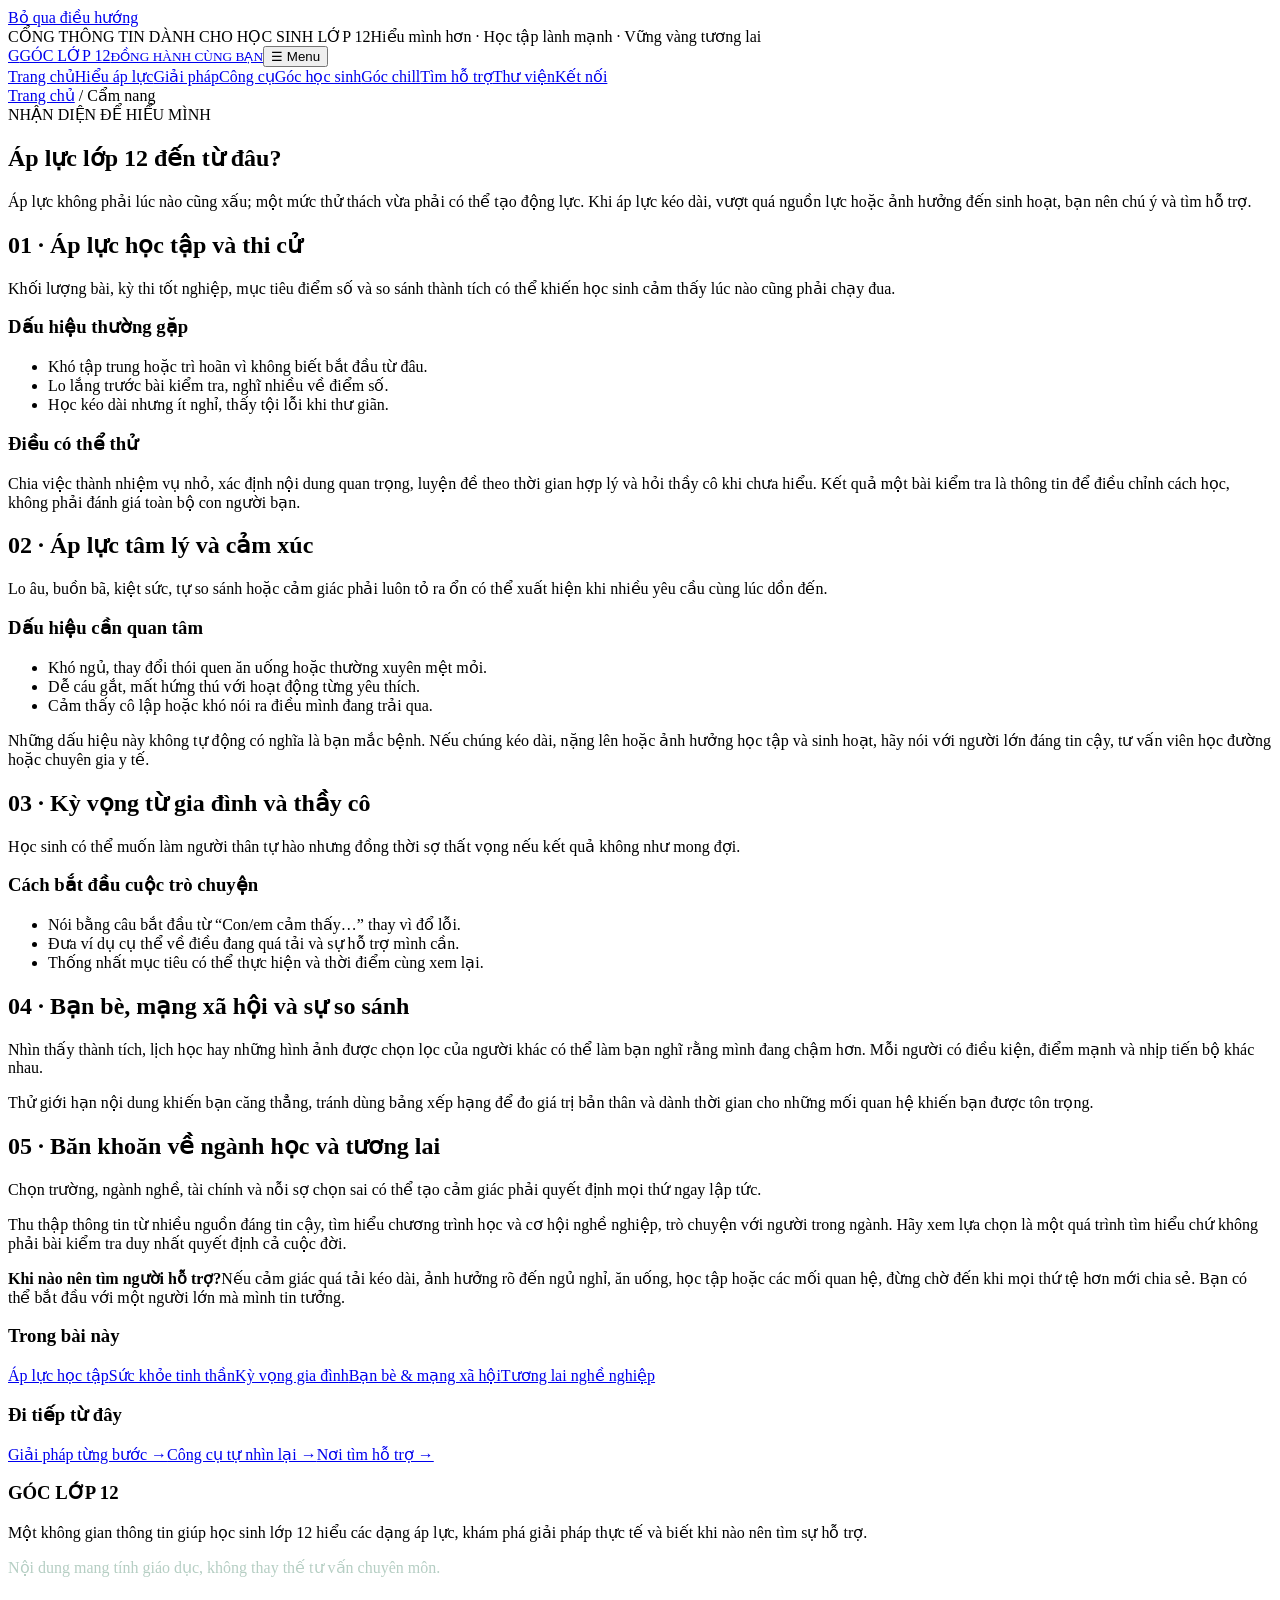
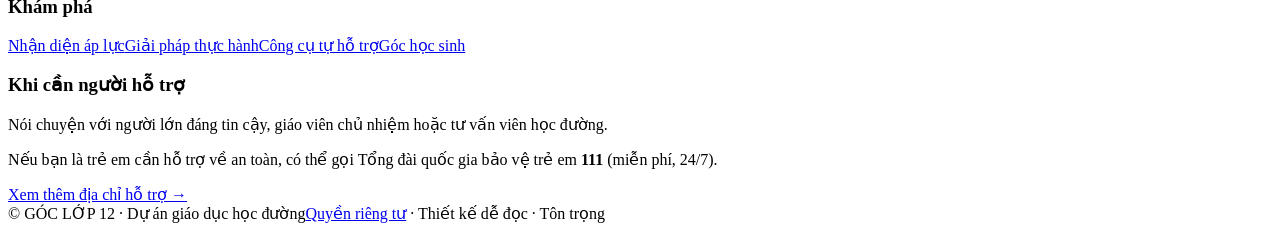
==== commit e9d89d2c: "Add files via upload" ====
--- a/ap-luc.html
+++ b/ap-luc.html
@@ -1,460 +1 @@
-<!DOCTYPE html>
-<html lang="vi"><head><meta charset="UTF-8"><meta name="viewport" content="width=device-width,initial-scale=1.0">
-<title>Áp lực học tập | GÓC LỚP 12</title><meta name="description" content="Cổng thông tin hỗ trợ học sinh lớp 12.">
-<style>
-:root{
-  --bg:#f6f8fc; --card:#fff; --text:#182033; --muted:#667085;
-  --primary:#5b67f1; --primary2:#7c83ff; --mint:#dff8ef; --blue:#e9edff;
-  --peach:#fff0df; --line:#e7eaf1; --danger:#e55353; --shadow:0 14px 40px rgba(35,45,80,.08);
-}
-*{box-sizing:border-box;margin:0;padding:0}
-html{scroll-behavior:smooth}
-body{font-family:Inter,ui-sans-serif,system-ui,-apple-system,"Segoe UI",Roboto,Arial,sans-serif;background:var(--bg);color:var(--text);line-height:1.6}
-a{text-decoration:none;color:inherit}
-button,input,textarea,select{font:inherit}
-.container{width:min(1120px,92%);margin:auto}
-nav{height:74px;display:flex;align-items:center;justify-content:space-between}
-.logo{display:flex;align-items:center;gap:10px;font-weight:800;font-size:20px}
-.logo-mark{width:38px;height:38px;border-radius:12px;background:linear-gradient(135deg,var(--primary),#8d93ff);color:white;display:grid;place-items:center;font-weight:900}
-.navlinks{display:flex;gap:26px;color:#596174;font-size:14px}
-.navlinks a:hover{color:var(--primary)}
-.navbtn{padding:10px 17px;border-radius:12px;background:var(--text);color:white;font-weight:700;font-size:14px}
-.hero{padding:72px 0 55px;display:grid;grid-template-columns:1.08fr .92fr;gap:60px;align-items:center}
-.badge{display:inline-flex;gap:8px;align-items:center;background:var(--blue);color:#4e58d7;padding:7px 12px;border-radius:99px;font-size:13px;font-weight:700;margin-bottom:20px}
-h1{font-size:clamp(42px,6vw,70px);line-height:1.03;letter-spacing:-2.5px;margin-bottom:20px}
-.gradient{color:var(--primary)}
-.hero p{font-size:18px;color:var(--muted);max-width:600px}
-.actions{display:flex;gap:12px;margin-top:30px;flex-wrap:wrap}
-.btn{border:0;cursor:pointer;border-radius:14px;padding:13px 19px;font-weight:750}
-.btn-primary{background:var(--primary);color:#fff;box-shadow:0 8px 22px rgba(91,103,241,.25)}
-.btn-secondary{background:white;border:1px solid var(--line);color:var(--text)}
-.hero-card{background:white;border:1px solid var(--line);border-radius:28px;padding:25px;box-shadow:var(--shadow);position:relative;overflow:hidden}
-.hero-card:before{content:"";position:absolute;width:180px;height:180px;background:#e8ebff;border-radius:50%;right:-70px;top:-70px}
-.mood{position:relative;background:#f8f9fd;border-radius:20px;padding:20px;margin-bottom:14px}
-.mood h3{font-size:16px;margin-bottom:5px}
-.mood p{font-size:13px;color:var(--muted)}
-.mood-row{display:flex;gap:8px;margin-top:13px}
-.mood button{flex:1;border:1px solid var(--line);background:#fff;border-radius:13px;padding:11px;cursor:pointer;font-size:21px}
-.mood button.active{border-color:var(--primary);background:var(--blue)}
-.quote{background:linear-gradient(135deg,#5b67f1,#7f87ff);color:white;padding:20px;border-radius:20px}
-.quote b{display:block;font-size:16px;margin-bottom:5px}.quote span{font-size:13px;opacity:.88}
-section{padding:72px 0}
-.section-head{max-width:700px;margin-bottom:30px}
-.eyebrow{color:var(--primary);font-weight:800;font-size:13px;text-transform:uppercase;letter-spacing:1px}
-h2{font-size:38px;line-height:1.12;letter-spacing:-1px;margin:8px 0 12px}
-.section-head p{color:var(--muted)}
-.grid3{display:grid;grid-template-columns:repeat(3,1fr);gap:18px}
-.card{background:var(--card);border:1px solid var(--line);border-radius:22px;padding:24px;box-shadow:0 5px 22px rgba(30,40,70,.035)}
-.icon{width:46px;height:46px;border-radius:14px;display:grid;place-items:center;font-size:22px;margin-bottom:17px}
-.icon.blue{background:var(--blue)}.icon.green{background:var(--mint)}.icon.peach{background:var(--peach)}
-.card h3{margin-bottom:8px}.card p{color:var(--muted);font-size:14px}
-.tools{display:grid;grid-template-columns:1fr 1fr;gap:20px}
-.tool{background:#fff;border:1px solid var(--line);border-radius:22px;padding:25px}
-.tool label{font-weight:700;font-size:14px;display:block;margin-bottom:9px}
-input,textarea,select{width:100%;border:1px solid #dfe3ec;background:#fafbfe;border-radius:12px;padding:12px 13px;outline:none}
-input:focus,textarea:focus,select:focus{border-color:var(--primary)}
-textarea{min-height:120px;resize:vertical}
-.checks{display:grid;gap:11px;margin:13px 0}
-.check{display:flex;gap:10px;align-items:flex-start;background:#f8f9fd;padding:11px;border-radius:12px;font-size:14px;color:#4f586b}
-.check input{width:auto;margin-top:4px}
-.result{display:none;margin-top:14px;padding:15px;border-radius:13px;background:var(--mint);font-size:14px}
-.resource{display:flex;gap:15px;align-items:flex-start;padding:18px 0;border-bottom:1px solid var(--line)}
-.resource:last-child{border-bottom:0}.num{width:34px;height:34px;border-radius:10px;background:var(--blue);display:grid;place-items:center;color:#4d58d9;font-weight:800;flex:none}
-.resource h3{font-size:16px}.resource p{font-size:13px;color:var(--muted)}
-.cta{background:#171d31;color:white;border-radius:28px;padding:42px;display:flex;align-items:center;justify-content:space-between;gap:30px}
-.cta p{color:#bdc3d2;margin-top:8px}.cta .btn{background:white;color:#171d31}
-footer{padding:32px 0;color:#7b8495;font-size:13px}
-.alert{background:#fff6f6;border:1px solid #ffd5d5;border-radius:16px;padding:16px;margin-top:18px;color:#713434;font-size:13px}
-.small{font-size:12px;color:#8a92a2}
-@media(max-width:800px){
- .hero{grid-template-columns:1fr;padding-top:45px;gap:35px}
- .navlinks{display:none}.grid3,.tools{grid-template-columns:1fr}
- h1{font-size:46px}.cta{flex-direction:column;align-items:flex-start}
-}
-
-.topic-grid{display:grid;grid-template-columns:repeat(2,1fr);gap:18px}
-.topic-card{background:#fff;border:1px solid var(--line);border-radius:22px;padding:24px;box-shadow:0 5px 22px rgba(30,40,70,.035)}
-.topic-top{display:flex;align-items:center;justify-content:space-between;margin-bottom:15px}
-.topic-icon{width:48px;height:48px;border-radius:15px;background:var(--blue);display:grid;place-items:center;font-size:23px}
-.tag{font-size:11px;font-weight:800;color:#5661d9;background:#eef0ff;padding:6px 9px;border-radius:99px}
-.topic-card h3{font-size:20px;margin-bottom:7px}
-.topic-card>p{color:var(--muted);font-size:14px;margin-bottom:12px}
-details{border-top:1px solid var(--line);padding-top:12px}
-summary{cursor:pointer;color:var(--primary);font-weight:750;font-size:13px}
-details h4{font-size:13px;margin:15px 0 3px}
-details p{font-size:13px;color:var(--muted)}
-.solution-list{display:grid;gap:14px}
-.solution-card{display:grid;grid-template-columns:62px 1fr;gap:18px;background:#fff;border:1px solid var(--line);border-radius:20px;padding:21px;box-shadow:0 5px 22px rgba(30,40,70,.035)}
-.solution-number{width:48px;height:48px;border-radius:14px;background:var(--blue);color:#525edb;display:grid;place-items:center;font-weight:900;font-size:13px}
-.solution-card h3{font-size:19px;margin-bottom:7px}
-.solution-card p{font-size:14px;color:var(--muted)}
-.tip{display:inline-block;margin-top:12px;padding:9px 12px;border-radius:11px;background:#f2fbf7;color:#4c695e;font-size:13px}
-.solution-box{margin-top:20px;background:#171d31;color:#fff;border-radius:23px;padding:27px}
-.solution-box h3{margin-bottom:17px}
-.mini-steps{display:grid;grid-template-columns:repeat(4,1fr);gap:10px}
-.mini-steps div{background:rgba(255,255,255,.08);padding:15px;border-radius:14px}
-.mini-steps b{display:block;margin-bottom:4px}.mini-steps span{font-size:12px;color:#c4c9d5}
-@media(max-width:800px){.topic-grid{grid-template-columns:1fr}.mini-steps{grid-template-columns:1fr 1fr}.solution-card{grid-template-columns:48px 1fr}}
-
-/* NEWS / INFORMATION PORTAL THEME */
-body{background:#fff;color:#1d2430}
-.news-header{background:#fff;border-bottom:1px solid #dfe3e8}
-.topline{background:#1d2430;color:#dce1e8;font-size:11px;letter-spacing:.4px}
-.top-inner{height:30px;display:flex;align-items:center;justify-content:space-between}
-.masthead{height:90px;display:flex;align-items:center;justify-content:space-between;gap:25px}
-.news-logo{display:flex;align-items:center;gap:12px}
-.news-mark{width:48px;height:48px;background:#c91f2b;color:#fff;display:grid;place-items:center;font-weight:900;font-size:18px}
-.news-logo b{display:block;font-family:Georgia,serif;font-size:24px;letter-spacing:-.5px}
-.news-logo small{display:block;color:#777;font-size:11px;margin-top:1px}
-.search{display:flex;width:min(330px,42vw);height:38px}
-.search input{border-radius:4px 0 0 4px;background:#fff;border:1px solid #ccd2da;padding:8px 12px}
-.search button{width:46px;border:0;background:#c91f2b;color:#fff;border-radius:0 4px 4px 0;cursor:pointer}
-.category-nav{border-top:1px solid #e4e7eb}
-.nav-scroll{display:flex;overflow:auto;white-space:nowrap}
-.category-nav a{padding:13px 16px;font-size:12px;font-weight:800;color:#3e4652;border-bottom:3px solid transparent}
-.category-nav a:hover,.category-nav a.active{color:#c91f2b;border-bottom-color:#c91f2b}
-.news-main{padding-top:18px}
-.breaking{display:flex;gap:12px;align-items:center;border-top:2px solid #1d2430;border-bottom:1px solid #dfe3e8;padding:10px 0;font-size:13px}
-.breaking b{background:#c91f2b;color:white;padding:5px 8px;font-size:10px;letter-spacing:.5px}
-.lead-grid{display:grid;grid-template-columns:1.6fr .8fr;gap:28px;padding:22px 0;border-bottom:1px solid #dfe3e8}
-.lead-image{height:260px;background:linear-gradient(135deg,#eef1ff,#dfe4ff);display:grid;place-items:center;font-size:100px;margin-bottom:17px}
-.category{font-size:10px;font-weight:900;color:#c91f2b;letter-spacing:1px;margin-bottom:7px}
-.lead-story h1{font-family:Georgia,serif;font-size:39px;line-height:1.1;letter-spacing:-1px;max-width:850px}
-.lead-desc{font-size:16px;color:#606875;max-width:820px;margin:12px 0}
-.read-more{color:#c91f2b;font-weight:800;font-size:13px}
-.block-title{font-size:12px;border-bottom:2px solid #1d2430;padding-bottom:9px;margin-bottom:0}
-.side-item{display:grid;grid-template-columns:30px 1fr;gap:9px;padding:15px 0;border-bottom:1px solid #e1e4e8}
-.side-item>span{font-family:Georgia,serif;font-size:19px;color:#c91f2b}
-.side-item b{font-family:Georgia,serif;font-size:15px;line-height:1.35}
-.side-item small{display:block;color:#89919d;font-size:10px;margin-top:5px}
-.headline-strip{display:grid;grid-template-columns:repeat(3,1fr);border-bottom:2px solid #1d2430;margin-bottom:25px}
-.headline-strip article{padding:15px 18px;border-right:1px solid #ddd}
-.headline-strip article:last-child{border-right:0}
-.headline-strip span{display:block;font-size:9px;color:#c91f2b;font-weight:900;margin-bottom:5px}
-.headline-strip b{font-family:Georgia,serif;font-size:14px}
-.eyebrow{font-size:10px;color:#c91f2b;letter-spacing:1.2px;font-weight:900}
-h2{font-family:Georgia,serif;font-size:32px;color:#1d2430}
-.section-head{border-bottom:1px solid #dfe3e8;padding-bottom:15px;margin-bottom:20px}
-.topic-card,.solution-card,.tool,.hero-card,.card{box-shadow:none;border-radius:2px}
-.topic-card{border-color:#dfe3e8}
-.topic-card h3,.solution-card h3{font-family:Georgia,serif}
-.topic-card details{border-top:1px solid #e3e6ea}
-.solution-card{border-color:#dfe3e8}
-.solution-number{border-radius:2px;background:#f1f2f4;color:#c91f2b}
-.solution-box{border-radius:2px;background:#1d2430}
-.support-section{background:#f4f5f7}
-.support-grid{display:grid;grid-template-columns:repeat(3,1fr);gap:1px;background:#d9dde2;border:1px solid #d9dde2}
-.support-grid article{background:#fff;padding:22px}
-.support-grid b{font-family:Georgia,serif;font-size:16px}
-.support-grid p{font-size:13px;color:#69717d;margin-top:7px}
-.urgent{background:#fff;border-left:4px solid #c91f2b;padding:15px;margin-top:15px;font-size:13px}
-footer{background:#1d2430;color:#b9c0cb}
-
-.page-wrap{padding:25px 0 60px}
-.article-layout{display:grid;grid-template-columns:1fr 300px;gap:28px}
-.article-main{min-width:0}
-.article-main h1{font-family:Georgia,serif;font-size:42px;line-height:1.1;margin:8px 0 14px}
-.article-main .intro{font-size:17px;color:#626a76;border-bottom:1px solid #dfe3e8;padding-bottom:18px;margin-bottom:20px}
-.article-section{padding:20px 0;border-bottom:1px solid #e1e4e8}
-.article-section h2{font-size:25px;margin:0 0 10px}
-.article-section h3{font-family:Georgia,serif;font-size:18px;margin:17px 0 7px}
-.article-section p,.article-section li{font-size:14px;color:#505966}
-.article-section ul{padding-left:20px}
-.article-section li{margin:6px 0}
-.article-aside{border-left:1px solid #e0e3e7;padding-left:20px}
-.aside-title{font-size:11px;font-weight:900;border-bottom:2px solid #1d2430;padding-bottom:8px;margin-bottom:4px}
-.aside-link{display:block;padding:12px 0;border-bottom:1px solid #e2e5e8;font-family:Georgia,serif;font-size:14px}
-.aside-link span{display:block;color:#c91f2b;font:900 9px Arial;margin-bottom:3px}
-.breadcrumb{font-size:10px;color:#858c96;margin-bottom:13px}
-.news-card-grid{display:grid;grid-template-columns:repeat(2,1fr);gap:16px}
-.news-card{border:1px solid #dfe3e8;padding:18px;background:#fff}
-.news-card h3{font-family:Georgia,serif;font-size:19px;margin:8px 0}
-.news-card p{font-size:13px;color:#69717d}
-.news-card .tagline{font-size:9px;font-weight:900;color:#c91f2b;letter-spacing:.7px}
-.filter-row{display:flex;gap:8px;flex-wrap:wrap;margin:18px 0}
-.filter-row button{border:1px solid #d6dbe2;background:#fff;padding:8px 12px;font-size:11px;cursor:pointer}
-.filter-row button:hover{border-color:#c91f2b;color:#c91f2b}
-.tool-page{display:grid;grid-template-columns:1fr 1fr;gap:18px}
-.tool-page .tool{border:1px solid #dfe3e8;border-radius:2px}
-@media(max-width:800px){
- .article-layout,.tool-page{grid-template-columns:1fr}
- .article-aside{border-left:0;border-top:1px solid #e0e3e7;padding:20px 0 0}
- .article-main h1{font-size:34px}.news-card-grid{grid-template-columns:1fr}
-}
-
-/* TYPOGRAPHY + PORTAL ENHANCEMENT */
-body{font-family:Arial,"Helvetica Neue",sans-serif;font-size:15px;line-height:1.65;color:#202733}
-.news-logo b,.lead-story h1,.side-item b,h1,h2,h3,.article-main h1,.article-section h2,.article-section h3,.news-card h3,.headline-strip b,.topic-card h3,.solution-card h3{font-family:Georgia,"Times New Roman",serif}
-.news-logo b{font-size:27px;letter-spacing:-.8px}.news-logo small{font-family:Arial,sans-serif;letter-spacing:.2px}
-.category-nav a{font-family:Arial,sans-serif;letter-spacing:.15px}
-.portal-strip{border-top:1px solid #d9dde2;border-bottom:1px solid #d9dde2;background:#fafafa}
-.portal-strip .container{display:grid;grid-template-columns:repeat(4,1fr)}
-.portal-link{padding:12px 15px;border-right:1px solid #e1e4e8;font-size:12px}
-.portal-link:last-child{border-right:0}.portal-link b{display:block;font-family:Georgia,"Times New Roman",serif;font-size:15px;margin-bottom:2px}.portal-link span{font-size:11px;color:#737b87}
-.portal-section{padding:34px 0;border-top:1px solid #dfe3e8}.portal-section h2{font-size:28px;margin:0 0 7px}.portal-intro{color:#68717d;font-size:13px;margin-bottom:18px}
-.portal-grid{display:grid;grid-template-columns:repeat(3,1fr);gap:0;border-top:1px solid #dfe3e8;border-left:1px solid #dfe3e8}
-.portal-item{padding:18px;border-right:1px solid #dfe3e8;border-bottom:1px solid #dfe3e8;background:#fff}.portal-item .label{font-size:9px;font-weight:900;color:#c91f2b;letter-spacing:.8px}.portal-item h3{font-size:17px;line-height:1.3;margin:7px 0}.portal-item p{font-size:12px;color:#68717d}.portal-item a{color:#c91f2b;font-size:11px;font-weight:800}
-.info-band{margin:25px 0;background:#f4f5f7;border:1px solid #dfe3e8;padding:18px}.info-band strong{font-family:Georgia,"Times New Roman",serif;font-size:18px}.info-band p{font-size:13px;color:#626b77;margin-top:4px}
-@media(max-width:800px){.portal-strip .container,.portal-grid{grid-template-columns:1fr 1fr}.portal-link:nth-child(2){border-right:0}.portal-link{border-bottom:1px solid #e1e4e8}.portal-item{padding:15px}}
-
-/* STUDENT ASSISTANT */
-.assistant-launcher{position:fixed;right:22px;bottom:22px;width:58px;height:58px;border:0;border-radius:50%;background:#c91f2b;color:#fff;font-size:25px;cursor:pointer;box-shadow:0 10px 28px rgba(20,25,35,.22);z-index:9998}
-.assistant-panel{position:fixed;right:22px;bottom:92px;width:min(390px,calc(100vw - 28px));height:560px;background:#fff;border:1px solid #dfe3e8;box-shadow:0 18px 55px rgba(25,32,45,.2);z-index:9999;display:none;flex-direction:column}
-.assistant-panel.open{display:flex}
-.assistant-head{background:#1d2430;color:#fff;padding:16px 17px;display:flex;align-items:center;justify-content:space-between}
-.assistant-head strong{font-family:Georgia,"Times New Roman",serif;font-size:18px}.assistant-head small{display:block;color:#c9ced7;font-family:Arial,sans-serif;font-size:11px;margin-top:2px}
-.assistant-close{border:0;background:transparent;color:#fff;font-size:22px;cursor:pointer}
-.assistant-messages{flex:1;overflow:auto;padding:15px;background:#f6f7f9;display:flex;flex-direction:column;gap:10px}
-.assistant-msg{max-width:86%;padding:10px 12px;border-radius:13px;font-size:13px;line-height:1.55;white-space:pre-wrap}.assistant-msg.bot{background:#fff;border:1px solid #e1e4e8;align-self:flex-start}.assistant-msg.user{background:#c91f2b;color:#fff;align-self:flex-end}
-.assistant-suggestions{display:flex;gap:7px;overflow:auto;padding:9px 12px;border-top:1px solid #e1e4e8;background:#fff}.assistant-suggestions button{white-space:nowrap;border:1px solid #dfe3e8;background:#fff;border-radius:99px;padding:7px 10px;font-size:11px;cursor:pointer}
-.assistant-input{display:flex;gap:7px;padding:10px;border-top:1px solid #dfe3e8;background:#fff}.assistant-input textarea{height:45px;min-height:45px;resize:none;padding:10px;border-radius:10px}.assistant-send{width:48px;border:0;border-radius:10px;background:#c91f2b;color:#fff;font-weight:800;cursor:pointer}
-.assistant-note{padding:7px 12px;background:#fff8e8;color:#765d20;font-size:10px;border-top:1px solid #eee0b9}
-@media(max-width:600px){.assistant-panel{right:10px;bottom:78px;height:min(560px,calc(100vh - 95px))}.assistant-launcher{right:12px;bottom:12px}}
-
-/* Vietnamese typography fix */
-html, body, body * {
-  letter-spacing: normal !important;
-  word-spacing: normal !important;
-  font-kerning: normal !important;
-}
-body, input, textarea, button, select {
-  font-family: Arial, "Helvetica Neue", sans-serif !important;
-}
-h1, h2, h3, h4, h5, h6, b, strong, .news-logo b, .lead-story h1, .side-item b,
-.article-main h1, .article-section h2, .article-section h3, .news-card h3,
-.headline-strip b, .topic-card h3, .solution-card h3, .portal-link b, .info-band strong,
-.assistant-head strong {
-  font-family: Arial, "Helvetica Neue", sans-serif !important;
-  letter-spacing: normal !important;
-  word-spacing: normal !important;
-}
-body * { text-align-last: auto !important; }
-body p, body li, body blockquote, body .article-section, body .article-main {
-  text-align: left !important;
-}
-
-/* FINAL VIETNAMESE TEXT FIX */
-html, body, body * {
-  letter-spacing: 0 !important;
-  word-spacing: 0 !important;
-  font-kerning: normal !important;
-  font-variant-ligatures: none !important;
-}
-body, body * {
-  font-family: Arial, "Helvetica Neue", Helvetica, sans-serif !important;
-}
-h1, h2, h3, h4, h5, h6, .news-logo b, .portal-link b, .info-band strong, .assistant-head strong {
-  font-family: Arial, "Helvetica Neue", Helvetica, sans-serif !important;
-  letter-spacing: 0 !important;
-  word-spacing: 0 !important;
-}
-
-.filter-row button.filter-active{background:#1d2430;color:#fff;border-color:#1d2430}
-.filter-row button{transition:.15s ease}
-.category-note{margin:0 0 18px;padding:14px 16px;background:#f5f6f8;border-left:3px solid #c91f2b;font-size:13px;color:#5e6672}
-</style>
-<style id="font-fix">
-/* Font fix for Vietnamese: keep characters naturally spaced and readable */
-html, body, button, input, textarea, select {
-  font-family: Arial, "Helvetica Neue", sans-serif !important;
-  letter-spacing: normal !important;
-  word-spacing: normal !important;
-  font-kerning: normal;
-  text-rendering: optimizeLegibility;
-}
-h1, h2, h3, h4, h5, h6, .news-logo b, .lead-story h1, .side-item b,
-.article-main h1, .article-section h2, .article-section h3, .news-card h3,
-.headline-strip b, .topic-card h3, .solution-card h3, .portal-link b, .info-band strong,
-.assistant-head strong {
-  font-family: Arial, "Helvetica Neue", sans-serif !important;
-  letter-spacing: normal !important;
-}
-.category, .eyebrow, .topline, .breaking b, .news-card .tagline, .portal-item .label {
-  letter-spacing: .3px !important;
-}
-
-/* Vietnamese typography fix */
-html, body, body * {
-  letter-spacing: normal !important;
-  word-spacing: normal !important;
-  font-kerning: normal !important;
-}
-body, input, textarea, button, select {
-  font-family: Arial, "Helvetica Neue", sans-serif !important;
-}
-h1, h2, h3, h4, h5, h6, b, strong, .news-logo b, .lead-story h1, .side-item b,
-.article-main h1, .article-section h2, .article-section h3, .news-card h3,
-.headline-strip b, .topic-card h3, .solution-card h3, .portal-link b, .info-band strong,
-.assistant-head strong {
-  font-family: Arial, "Helvetica Neue", sans-serif !important;
-  letter-spacing: normal !important;
-  word-spacing: normal !important;
-}
-body * { text-align-last: auto !important; }
-body p, body li, body blockquote, body .article-section, body .article-main {
-  text-align: left !important;
-}
-
-/* GROUPED PRESSURE TOPICS */
-.group-intro{border:1px solid #dfe3e8;background:#fafafa;padding:18px 20px;margin:0 0 22px}
-.group-intro h2{font-family:Georgia,"Times New Roman",serif;font-size:24px;margin:0 0 6px}
-.group-intro p{margin:0;color:#596575;font-size:14px}
-.topic-group{margin:0 0 30px;scroll-margin-top:20px}
-.group-heading{display:flex;gap:14px;align-items:flex-start;border-top:3px solid #202733;padding:16px 0 12px;margin-bottom:12px}
-.group-heading>span{font:900 12px Arial;color:#c91f2b;padding-top:5px}
-.group-heading h2{font-family:Georgia,"Times New Roman",serif;font-size:27px;margin:0 0 2px}
-.group-heading p{margin:0;color:#687381;font-size:13px}
-.info-grid{display:grid;grid-template-columns:repeat(2,1fr);gap:14px}
-.info-card{border:1px solid #dfe3e8;padding:18px;background:#fff}
-.info-card h3{font-family:Georgia,"Times New Roman",serif;font-size:19px;margin:7px 0 10px}
-.info-card p{font-size:13px;color:#596575;margin:7px 0;line-height:1.65}
-.info-card .tagline{font:900 9px Arial;color:#c91f2b;letter-spacing:0}
-.info-card .advice{background:#f1f8f5;border-radius:10px;padding:10px 12px;margin-top:12px;color:#44515f;font-size:13px;line-height:1.6}
-@media(max-width:800px){.info-grid{grid-template-columns:1fr}.group-heading h2{font-size:24px}}
-</style>
-  <link rel="stylesheet" href="assets/css/portal.css">
-</head><body>
-<a class="skip-link" href="#main-content">Bỏ qua điều hướng</a>
-<header class="news-header">
- <div class="topline"><div class="container top-inner"><span>THÔNG TIN HỖ TRỢ HỌC SINH LỚP 12</span><span>GÓC LỚP 12</span></div></div>
- <div class="container masthead">
-   <a class="news-logo" href="index.html"><span class="news-mark">12</span><span><b>GÓC LỚP 12</b><small>Thông tin • Góc nhìn • Giải pháp</small></span></a>
-   <div class="search"><input id="searchInput" placeholder="Tìm kiếm..." onkeydown="if(event.key==='Enter') searchArticles()"><button onclick="searchArticles()">🔎</button></div>
- </div>
- <nav class="category-nav">
-  <div class="container nav-scroll">
-   <a href="index.html">TRANG CHỦ</a>
-   <a href="ap-luc.html">ÁP LỰC HỌC TẬP</a>
-   <a href="giai-phap.html">GIẢI PHÁP</a>
-   <a href="cong-cu.html">CÔNG CỤ</a>
-   <a href="goc-hoc-sinh.html">GÓC HỌC SINH</a>
-   <a href="tim-ho-tro.html">TÌM HỖ TRỢ</a>
-  </div>
- </nav>
-</header>
-<div class="portal-strip"><div class="container">
- <a class="portal-link" href="index.html"><b>Tin & bài viết</b><span>Kiến thức dành cho lớp 12</span></a>
- <a class="portal-link" href="ap-luc.html"><b>Chuyên mục áp lực</b><span>Nhận diện vấn đề thường gặp</span></a>
- <a class="portal-link" href="giai-phap.html"><b>Kho giải pháp</b><span>Các cách ứng phó thực tế</span></a>
- <a class="portal-link" href="cong-cu.html"><b>Tiện ích học sinh</b><span>Công cụ tự kiểm tra & lập kế hoạch</span></a>
-</div></div>
-
-<main id="main-content">
-<section class="container page-wrap">
- <div class="breadcrumb">TRANG CHỦ / ÁP LỰC HỌC TẬP</div>
- <div class="article-layout"><div class="article-main">
-  <div class="category">CHUYÊN MỤC ÁP LỰC</div><h1>Những vấn đề áp lực học sinh lớp 12 thường gặp</h1>
-  <p class="intro">Áp lực không phải lúc nào cũng biểu hiện giống nhau. Trang này tổng hợp những dạng áp lực phổ biến để bạn có thể nhận diện vấn đề mình đang gặp và tìm bước tiếp theo phù hợp.</p>
-  <div class="filter-row" aria-label="Chọn nhóm thông tin">
-<button class="filter-active" onclick="showGroup('all',this)">Tất cả</button>
-<button onclick="showGroup('HỌC',this)">Học tập</button>
-<button onclick="showGroup('TÂM',this)">Tâm lý</button>
-<button onclick="showGroup('TƯƠNG',this)">Tương lai</button>
-</div>
-
-  <div class="group-intro" id="groupIntro">
-    <h2>Thông tin theo từng nhóm áp lực</h2>
-    <p>Chọn <b>Học tập</b>, <b>Tâm lý</b> hoặc <b>Tương lai</b> để xem các vấn đề và cách xử lý phù hợp với học sinh lớp 12.</p>
-  </div>
-
-  <div class="topic-group" data-group="HỌC">
-    <div class="group-heading"><span>01</span><div><h2>Học tập</h2><p>Những áp lực xuất hiện trong quá trình học, ôn thi và duy trì sức học.</p></div></div>
-    <div class="info-grid">
-      <article class="info-card"><div class="tagline">KHỐI LƯỢNG BÀI VỞ</div><h3>Quá nhiều bài, không biết bắt đầu từ đâu</h3><p><b>Dấu hiệu:</b> trì hoãn, nhìn danh sách việc cần làm rồi thấy choáng, học lâu nhưng không hoàn thành được việc quan trọng.</p><p><b>Nguyên nhân thường gặp:</b> nhiều môn cùng lúc, mục tiêu quá lớn hoặc chưa biết việc nào cần ưu tiên.</p><div class="advice"><b>Gợi ý:</b> viết toàn bộ việc cần làm, chọn 2–3 việc quan trọng nhất và chia mỗi việc thành phiên 25–30 phút.</div></article>
-      <article class="info-card"><div class="tagline">ĐIỂM SỐ & KỲ THI</div><h3>Lo điểm, sợ thi và sợ kết quả không như mong muốn</h3><p><b>Dấu hiệu:</b> liên tục nghĩ về điểm số, hồi hộp, mất ngủ hoặc né tránh việc ôn vì sợ mình làm không tốt.</p><p><b>Điều nên tập trung:</b> những thứ có thể kiểm soát như số đề làm, chuyên đề ôn, thời gian học và thời gian nghỉ.</p><div class="advice"><b>Gợi ý:</b> thay mục tiêu “phải đạt X điểm” bằng mục tiêu cụ thể cho hôm nay: hoàn thành một chuyên đề, chữa một đề và ghi lại lỗi sai.</div></article>
-      <article class="info-card"><div class="tagline">NGHỈ NGƠI</div><h3>Thiếu ngủ và kiệt sức vì học</h3><p><b>Dấu hiệu:</b> buồn ngủ ban ngày, khó tập trung, dễ cáu và học nhiều nhưng nhớ ít.</p><p><b>Vì sao cần chú ý:</b> cố kéo dài thời gian học bằng thức khuya có thể khiến hiệu quả học và khả năng tập trung giảm.</p><div class="advice"><b>Gợi ý:</b> đặt giờ kết thúc học cố định, ưu tiên ngủ và xem nghỉ ngơi là một phần của kế hoạch học.</div></article>
-    </div>
-  </div>
-
-  <div class="topic-group" data-group="TÂM">
-    <div class="group-heading"><span>02</span><div><h2>Tâm lý</h2><p>Nhận diện những áp lực liên quan đến cảm xúc, sự tự tin và các mối quan hệ.</p></div></div>
-    <div class="info-grid">
-      <article class="info-card"><div class="tagline">KỲ VỌNG GIA ĐÌNH</div><h3>Sợ làm bố mẹ thất vọng</h3><p><b>Dấu hiệu:</b> luôn cảm thấy phải đạt thành tích cao, khó nói ra mong muốn thật hoặc thấy giá trị bản thân phụ thuộc vào điểm số.</p><p><b>Có thể làm gì:</b> chuẩn bị thông tin cụ thể về điểm hiện tại, mục tiêu và những phương án khác nhau trước khi trao đổi.</p><div class="advice"><b>Gợi ý:</b> thử nói “Con đang cảm thấy… và con cần…” thay vì chỉ tranh luận về điểm số.</div></article>
-      <article class="info-card"><div class="tagline">SO SÁNH</div><h3>Thấy mình thua kém bạn bè</h3><p><b>Dấu hiệu:</b> thường xuyên so sánh điểm, trường, thành tích hoặc cảm thấy mình đang tụt lại.</p><p><b>Điều cần nhớ:</b> mạng xã hội và thành tích của người khác chỉ cho thấy một phần câu chuyện của họ.</p><div class="advice"><b>Gợi ý:</b> mỗi tuần ghi lại 2–3 tiến bộ của chính mình thay vì xếp hạng bản thân với người khác.</div></article>
-      <article class="info-card"><div class="tagline">CẦU TOÀN</div><h3>Sợ thất bại và luôn muốn hoàn hảo</h3><p><b>Dấu hiệu:</b> trì hoãn vì sợ làm sai, sửa mãi một bài hoặc bỏ cuộc khi kết quả chưa đạt kỳ vọng.</p><p><b>Hướng xử lý:</b> cho phép mình làm phiên bản đầu tiên chưa hoàn hảo rồi sửa sau.</p><div class="advice"><b>Gợi ý:</b> đặt tiêu chuẩn “đủ tốt để bắt đầu” thay vì chờ đến khi hoàn hảo.</div></article>
-      <article class="info-card"><div class="tagline">KHÓ CHIA SẺ</div><h3>Cảm thấy cô đơn hoặc phải luôn tỏ ra ổn</h3><p><b>Dấu hiệu:</b> thu mình, không biết nói với ai hoặc cảm thấy mình phải tự giải quyết mọi chuyện.</p><div class="advice"><b>Gợi ý:</b> bắt đầu bằng một người an toàn và đáng tin như bạn thân, cha mẹ, giáo viên hoặc người thân.</div></article>
-    </div>
-  </div>
-
-  <div class="topic-group" data-group="TƯƠNG">
-    <div class="group-heading"><span>03</span><div><h2>Tương lai</h2><p>Giảm áp lực khi đứng trước lựa chọn ngành, trường và con đường sau lớp 12.</p></div></div>
-    <div class="info-grid">
-      <article class="info-card"><div class="tagline">CHỌN NGÀNH</div><h3>Không biết mình thích ngành nào</h3><p><b>Không có câu trả lời ngay không có nghĩa là bạn đang chậm.</b> Hãy bắt đầu từ sở thích, năng lực, giá trị cá nhân và những công việc bạn muốn tìm hiểu.</p><div class="advice"><b>Gợi ý:</b> lập danh sách 3–5 ngành, ghi ưu điểm, yêu cầu đầu vào, môi trường học và điều khiến bạn còn băn khoăn.</div></article>
-      <article class="info-card"><div class="tagline">CHỌN TRƯỜNG</div><h3>Sợ chọn sai trường</h3><p><b>Điều cần xem:</b> chương trình đào tạo, môi trường, học phí, khoảng cách, cơ hội thực tập và mức độ phù hợp với mục tiêu của bạn.</p><div class="advice"><b>Gợi ý:</b> lập phương án A, B và C thay vì đặt toàn bộ kỳ vọng vào một lựa chọn duy nhất.</div></article>
-      <article class="info-card"><div class="tagline">KỲ VỌNG TƯƠNG LAI</div><h3>Lo rằng phải quyết định cả cuộc đời ngay bây giờ</h3><p>Lựa chọn sau lớp 12 quan trọng nhưng không phải mọi quyết định đều không thể thay đổi. Điều hữu ích là thu thập thông tin và đưa ra bước tiếp theo phù hợp với hiện tại.</p><div class="advice"><b>Gợi ý:</b> tập trung vào quyết định gần nhất: chọn nhóm ngành, tìm hiểu trường và chuẩn bị phương án dự phòng.</div></article>
-      <article class="info-card"><div class="tagline">KẾ HOẠCH DỰ PHÒNG</div><h3>Chuẩn bị nhiều phương án để bớt lo</h3><p>Viết rõ mục tiêu chính, lựa chọn thay thế và điều kiện để chuyển phương án. Có kế hoạch dự phòng không có nghĩa là bạn thiếu tự tin; đó là cách giảm sự bất định.</p><div class="advice"><b>Gợi ý:</b> mỗi phương án nên có mục tiêu, thời hạn và bước hành động cụ thể.</div></article>
-    </div>
-  </div>
-
-  <div class="all-topics" id="allTopics">
-    <div class="category-note"><strong>Tóm tắt:</strong> Học tập tập trung vào cách học và nghỉ ngơi; Tâm lý tập trung vào cảm xúc và các mối quan hệ; Tương lai tập trung vào định hướng ngành, trường và phương án dự phòng.</div>
-  </div>
- </div>
-<aside class="article-aside">
- <div class="aside-title">CHUYÊN MỤC</div>
- <a class="aside-link" href="ap-luc.html"><span>01</span>Các dạng áp lực thường gặp</a>
- <a class="aside-link" href="giai-phap.html"><span>02</span>Giải pháp giảm áp lực</a>
- <a class="aside-link" href="cong-cu.html"><span>03</span>Công cụ tự hỗ trợ</a>
- <a class="aside-link" href="goc-hoc-sinh.html"><span>04</span>Góc chia sẻ học sinh</a>
- <a class="aside-link" href="tim-ho-tro.html"><span>05</span>Khi nào cần tìm hỗ trợ?</a>
-</aside>
-</div>
-</section>
-<script>
-function showGroup(q,btn){
- document.querySelectorAll('.topic-group').forEach(x=>{
-   x.style.display=(q==='all'||x.dataset.group===q)?'block':'none';
- });
- document.getElementById('groupIntro').style.display=(q==='all')?'block':'none';
- document.getElementById('allTopics').style.display=(q==='all')?'block':'none';
- document.querySelectorAll('.filter-row button').forEach(b=>b.classList.remove('filter-active'));
- if(btn) btn.classList.add('filter-active');
- const target=q==='all'?'groupIntro':document.querySelector('.topic-group[data-group="'+q+'"]');
- if(target && q!=='all') target.scrollIntoView({behavior:'smooth',block:'start'});
-}
-</script>
-<section class="container portal-section"><h2>Những câu hỏi thường gặp</h2><p class="portal-intro">Đọc nhanh các tình huống phổ biến để xác định vấn đề mình đang gặp có thể thuộc nhóm nào.</p><div class="portal-grid">
-<article class="portal-item"><div class="label">CÂU HỎI</div><h3>Học nhiều nhưng điểm không tăng?</h3><p>Có thể cần xem lại phương pháp học, mức độ hiểu bài, cách ôn tập và thời gian nghỉ.</p></article>
-<article class="portal-item"><div class="label">CÂU HỎI</div><h3>Luôn thấy mình thua kém bạn bè?</h3><p>So sánh liên tục có thể làm tăng áp lực. Hãy chuyển trọng tâm sang tiến bộ của chính mình.</p></article>
-<article class="portal-item"><div class="label">CÂU HỎI</div><h3>Không biết mình thật sự muốn học ngành gì?</h3><p>Định hướng có thể được thực hiện từng bước; không cần có câu trả lời hoàn hảo ngay lập tức.</p></article>
-</div></section></main>
-<footer><div class="container">© 2026 GÓC LỚP 12 · Cổng thông tin về học tập, áp lực và sức khỏe tinh thần học đường.</div></footer>
-
-<script>
-function searchArticles(){
- const q=document.getElementById('searchInput').value.trim().toLowerCase();
- document.querySelectorAll('[data-search]').forEach(el=>{
-   el.style.display=(!q || el.innerText.toLowerCase().includes(q))?'':'none';
- });
-}
-</script><script>
-/* STUDENT ASSISTANT ENGINE — offline demo, no API key required */
-(function(){
- const launcher=document.createElement('button'); launcher.className='assistant-launcher'; launcher.setAttribute('aria-label','Mở Trợ lý Góc học sinh'); launcher.textContent='💬';
- const panel=document.createElement('section'); panel.className='assistant-panel'; panel.innerHTML=`
-  <div class="assistant-head"><div><strong>Trợ lý Góc học sinh</strong><small>Lắng nghe • Gợi ý • Không phán xét</small></div><button class="assistant-close" aria-label="Đóng">×</button></div>
-  <div class="assistant-messages" id="assistantMessages"><div class="assistant-msg bot">Chào bạn! Mình có thể lắng nghe và gợi ý cách xử lý những chuyện như áp lực học tập, thi cử, mất ngủ, kỳ vọng gia đình, chọn ngành hoặc cảm giác quá mệt. Bạn đang muốn nói về điều gì?</div></div>
-  <div class="assistant-suggestions"><button data-q="Em đang rất áp lực vì học tập">Áp lực học tập</button><button data-q="Em lo lắng vì kỳ thi">Lo kỳ thi</button><button data-q="Em mất ngủ vì học">Mất ngủ</button><button data-q="Em không biết chọn ngành nào">Chọn ngành</button></div>
-  <div class="assistant-note">Lưu ý: Đây là trợ lý tự động của website. Nếu bạn thấy mình không an toàn hoặc có ý nghĩ tự làm hại bản thân, hãy tìm người lớn đáng tin cậy hoặc hỗ trợ chuyên môn ngay.</div>
-  <div class="assistant-input"><textarea id="assistantInput" placeholder="Viết điều bạn đang nghĩ..." aria-label="Lời nhắn"></textarea><button class="assistant-send" id="assistantSend">Gửi</button></div>`;
- document.body.appendChild(launcher); document.body.appendChild(panel);
- const box=panel.querySelector('#assistantMessages'), input=panel.querySelector('#assistantInput');
- launcher.onclick=()=>{panel.classList.toggle('open'); if(panel.classList.contains('open')) input.focus()}; panel.querySelector('.assistant-close').onclick=()=>panel.classList.remove('open');
- function add(text,who){const d=document.createElement('div');d.className='assistant-msg '+who;d.textContent=text;box.appendChild(d);box.scrollTop=box.scrollHeight}
- function answer(t){
-  const x=t.toLowerCase();
-  if(/tự tử|tự sát|tự làm hại|muốn chết|không muốn sống|kết liễu|tự huỷ|tự hủy/.test(x)) return 'Mình rất tiếc vì bạn đang phải chịu cảm giác nặng nề như vậy. Đừng ở một mình lúc này: hãy nói ngay với bố mẹ, thầy cô, người thân hoặc một người lớn bạn tin tưởng và nhờ họ ở cạnh bạn. Nếu bạn có nguy cơ làm hại bản thân ngay lúc này, hãy gọi dịch vụ khẩn cấp tại nơi bạn đang ở hoặc đến cơ sở y tế gần nhất. Bạn không cần tự xử lý chuyện này một mình.';
-  if(/mất ngủ|khó ngủ|thức khuya|ngủ không/.test(x)) return 'Nếu đầu óc vẫn chạy khi nằm xuống, tối nay hãy thử dừng việc học trước giờ ngủ một khoảng ngắn, ghi ra 3 việc cần làm ngày mai rồi cất sách vở. Tránh học bù bằng cách thức quá khuya; thiếu ngủ thường khiến việc học và cảm xúc đều khó hơn.';
-  if(/thi|điểm|đại học|đậu|trượt|kiểm tra|thi cử|học tập|bài vở|môn/.test(x)) return 'Áp lực thi cử rất dễ khiến mọi thứ trông như một nhiệm vụ khổng lồ. Bạn thử chọn đúng 1 việc có thể hoàn thành trong 25–30 phút, sau đó nghỉ ngắn. Nếu đang lo một môn cụ thể, hãy viết cho mình: môn gì, còn bao lâu và phần nào bạn chưa chắc — mình có thể giúp bạn chia nhỏ kế hoạch.';
-  if(/cha mẹ|bố mẹ|ba mẹ|gia đình|kỳ vọng|kì vọng/.test(x)) return 'Kỳ vọng từ gia đình có thể khiến bạn cảm thấy mình phải luôn đạt kết quả tốt. Khi nói chuyện, thử dùng câu “Con đang cảm thấy… và con cần…” thay vì chỉ nói về điểm số. Bạn cũng có thể nhờ một thầy cô hoặc người lớn mà bạn tin tưởng làm cầu nối.';
-  if(/bạn bè|so sánh|mạng xã hội|facebook|tiktok|instagram/.test(x)) return 'So sánh bản thân với người khác thường chỉ cho bạn thấy một phần câu chuyện của họ. Hãy thử giảm thời gian xem nội dung khiến bạn căng thẳng và ghi lại 1–2 tiến bộ của chính mình trong tuần này.';
-  if(/ngành|trường|nghề|tương lai|định hướng/.test(x)) return 'Chưa biết chọn ngành ngay lập tức không có nghĩa là bạn đã chậm. Bạn có thể bắt đầu từ 3 câu hỏi: mình thích làm gì, mình có khả năng gì, và công việc nào phù hợp với điều kiện thực tế của mình? Sau đó tìm hiểu từng ngành thay vì phải quyết định tất cả trong một ngày.';
-  if(/mệt|kiệt sức|chán|stress|căng thẳng|áp lực|lo lắng|buồn|khóc/.test(x)) return 'Mình nghe thấy bạn đang khá mệt. Trước khi cố học thêm, hãy thử giảm mục tiêu xuống mức nhỏ nhất: uống nước, rời bàn 5–10 phút, hít thở chậm và chọn một việc cần thiết nhất. Nếu cảm giác này kéo dài hoặc ảnh hưởng mạnh đến sinh hoạt, hãy nói với người lớn hoặc chuyên gia tâm lý.';
-  if(/cảm ơn|thanks/.test(x)) return 'Không có gì. Bạn không cần phải giải quyết mọi thứ trong một lần. Khi cần, cứ viết tiếp cho mình điều đang làm bạn nặng đầu nhất.';
-  return 'Cảm ơn bạn đã chia sẻ. Mình chưa muốn đoán sai điều bạn đang cần. Bạn có thể nói rõ hơn một chút: chuyện này liên quan đến học tập, kỳ thi, gia đình, bạn bè, chọn ngành hay cảm xúc của bạn? Mình sẽ cùng bạn chia nhỏ vấn đề.';
- }
- function send(q){const t=(q||input.value).trim();if(!t)return;add(t,'user');input.value='';setTimeout(()=>add(answer(t),'bot'),180)}
- document.getElementById('assistantSend').onclick=()=>send(); input.addEventListener('keydown',e=>{if(e.key==='Enter'&&!e.shiftKey){e.preventDefault();send()}}); panel.querySelectorAll('[data-q]').forEach(b=>b.onclick=()=>send(b.dataset.q));
-})();
-</script>  <script src="assets/js/portal.js" defer></script>
-</body></html>+<!doctype html><html lang="vi"><head><meta charset="utf-8"><meta name="viewport" content="width=device-width,initial-scale=1"><meta name="description" content="Cổng thông tin đồng hành cùng học sinh lớp 12: áp lực học tập, sức khỏe tinh thần và định hướng tương lai."><meta name="theme-color" content="#176b59"><title>Hiểu áp lực | GÓC LỚP 12</title><link rel="stylesheet" href="assets/style.css?v=20261020-chill1"></head><body><a class="skip" href="#main">Bỏ qua điều hướng</a><div class="topline"><div class="wrap"><span>CỔNG THÔNG TIN DÀNH CHO HỌC SINH LỚP 12</span><span>Hiểu mình hơn · Học tập lành mạnh · Vững vàng tương lai</span></div></div><header class="header"><div class="wrap navrow"><a class="brand" href="index.html"><span class="brandmark">G</span><span>GÓC LỚP 12<small>ĐỒNG HÀNH CÙNG BẠN</small></span></a><button class="nav-toggle" aria-expanded="false" aria-label="Mở menu">☰ Menu</button><nav class="nav" aria-label="Điều hướng chính"><a href="index.html" class="">Trang chủ</a><a href="ap-luc.html" class="active">Hiểu áp lực</a><a href="giai-phap.html" class="">Giải pháp</a><a href="cong-cu.html" class="">Công cụ</a><a href="goc-hoc-sinh.html" class="">Góc học sinh</a><a href="giai-tri.html" class="">Góc chill</a><a href="tim-ho-tro.html" class="">Tìm hỗ trợ</a><a href="kien-thuc.html" class="">Thư viện</a><a href="dat-lich.html" class="">Kết nối</a></nav></div></header><main id="main"><section class="page-intro"><div class="wrap"><div class="crumb"><a href="index.html">Trang chủ</a> / Cẩm nang</div><span class="eyebrow">NHẬN DIỆN ĐỂ HIỂU MÌNH</span><h1>Áp lực lớp 12 đến từ đâu?</h1><p class="lead">Áp lực không phải lúc nào cũng xấu; một mức thử thách vừa phải có thể tạo động lực. Khi áp lực kéo dài, vượt quá nguồn lực hoặc ảnh hưởng đến sinh hoạt, bạn nên chú ý và tìm hỗ trợ.</p></div></section><section class="section"><div class="wrap content-layout"><div class="article-stack"><article class="article"><h2>01 · Áp lực học tập và thi cử</h2><p>Khối lượng bài, kỳ thi tốt nghiệp, mục tiêu điểm số và so sánh thành tích có thể khiến học sinh cảm thấy lúc nào cũng phải chạy đua.</p><h3>Dấu hiệu thường gặp</h3><ul><li>Khó tập trung hoặc trì hoãn vì không biết bắt đầu từ đâu.</li><li>Lo lắng trước bài kiểm tra, nghĩ nhiều về điểm số.</li><li>Học kéo dài nhưng ít nghỉ, thấy tội lỗi khi thư giãn.</li></ul><h3>Điều có thể thử</h3><p>Chia việc thành nhiệm vụ nhỏ, xác định nội dung quan trọng, luyện đề theo thời gian hợp lý và hỏi thầy cô khi chưa hiểu. Kết quả một bài kiểm tra là thông tin để điều chỉnh cách học, không phải đánh giá toàn bộ con người bạn.</p></article><article class="article"><h2>02 · Áp lực tâm lý và cảm xúc</h2><p>Lo âu, buồn bã, kiệt sức, tự so sánh hoặc cảm giác phải luôn tỏ ra ổn có thể xuất hiện khi nhiều yêu cầu cùng lúc dồn đến.</p><h3>Dấu hiệu cần quan tâm</h3><ul><li>Khó ngủ, thay đổi thói quen ăn uống hoặc thường xuyên mệt mỏi.</li><li>Dễ cáu gắt, mất hứng thú với hoạt động từng yêu thích.</li><li>Cảm thấy cô lập hoặc khó nói ra điều mình đang trải qua.</li></ul><p>Những dấu hiệu này không tự động có nghĩa là bạn mắc bệnh. Nếu chúng kéo dài, nặng lên hoặc ảnh hưởng học tập và sinh hoạt, hãy nói với người lớn đáng tin cậy, tư vấn viên học đường hoặc chuyên gia y tế.</p></article><article class="article"><h2>03 · Kỳ vọng từ gia đình và thầy cô</h2><p>Học sinh có thể muốn làm người thân tự hào nhưng đồng thời sợ thất vọng nếu kết quả không như mong đợi.</p><h3>Cách bắt đầu cuộc trò chuyện</h3><ul><li>Nói bằng câu bắt đầu từ “Con/em cảm thấy…” thay vì đổ lỗi.</li><li>Đưa ví dụ cụ thể về điều đang quá tải và sự hỗ trợ mình cần.</li><li>Thống nhất mục tiêu có thể thực hiện và thời điểm cùng xem lại.</li></ul></article><article class="article"><h2>04 · Bạn bè, mạng xã hội và sự so sánh</h2><p>Nhìn thấy thành tích, lịch học hay những hình ảnh được chọn lọc của người khác có thể làm bạn nghĩ rằng mình đang chậm hơn. Mỗi người có điều kiện, điểm mạnh và nhịp tiến bộ khác nhau.</p><p>Thử giới hạn nội dung khiến bạn căng thẳng, tránh dùng bảng xếp hạng để đo giá trị bản thân và dành thời gian cho những mối quan hệ khiến bạn được tôn trọng.</p></article><article class="article"><h2>05 · Băn khoăn về ngành học và tương lai</h2><p>Chọn trường, ngành nghề, tài chính và nỗi sợ chọn sai có thể tạo cảm giác phải quyết định mọi thứ ngay lập tức.</p><p>Thu thập thông tin từ nhiều nguồn đáng tin cậy, tìm hiểu chương trình học và cơ hội nghề nghiệp, trò chuyện với người trong ngành. Hãy xem lựa chọn là một quá trình tìm hiểu chứ không phải bài kiểm tra duy nhất quyết định cả cuộc đời.</p></article><div class="notice"><strong>Khi nào nên tìm người hỗ trợ?</strong>Nếu cảm giác quá tải kéo dài, ảnh hưởng rõ đến ngủ nghỉ, ăn uống, học tập hoặc các mối quan hệ, đừng chờ đến khi mọi thứ tệ hơn mới chia sẻ. Bạn có thể bắt đầu với một người lớn mà mình tin tưởng.</div></div><aside class="sidebar"><div class="sidebox"><h3>Trong bài này</h3><a href="#">Áp lực học tập</a><a href="#">Sức khỏe tinh thần</a><a href="#">Kỳ vọng gia đình</a><a href="#">Bạn bè & mạng xã hội</a><a href="#">Tương lai nghề nghiệp</a></div><div class="sidebox"><h3>Đi tiếp từ đây</h3><a href="giai-phap.html">Giải pháp từng bước →</a><a href="cong-cu.html">Công cụ tự nhìn lại →</a><a href="tim-ho-tro.html">Nơi tìm hỗ trợ →</a></div></aside></div></section></main><footer class="footer"><div class="wrap"><div class="footer-grid"><div><h3>GÓC LỚP 12</h3><p>Một không gian thông tin giúp học sinh lớp 12 hiểu các dạng áp lực, khám phá giải pháp thực tế và biết khi nào nên tìm sự hỗ trợ.</p><p class="smallprint" style="color:#b5cec3">Nội dung mang tính giáo dục, không thay thế tư vấn chuyên môn.</p></div><div><h3>Khám phá</h3><a href="ap-luc.html">Nhận diện áp lực</a><a href="giai-phap.html">Giải pháp thực hành</a><a href="cong-cu.html">Công cụ tự hỗ trợ</a><a href="goc-hoc-sinh.html">Góc học sinh</a></div><div><h3>Khi cần người hỗ trợ</h3><p>Nói chuyện với người lớn đáng tin cậy, giáo viên chủ nhiệm hoặc tư vấn viên học đường.</p><p>Nếu bạn là trẻ em cần hỗ trợ về an toàn, có thể gọi Tổng đài quốc gia bảo vệ trẻ em <strong>111</strong> (miễn phí, 24/7).</p><a href="tim-ho-tro.html">Xem thêm địa chỉ hỗ trợ →</a></div></div><div class="footer-bottom"><span>© <span data-year></span> GÓC LỚP 12 · Dự án giáo dục học đường</span><span><a href="quyen-rieng-tu.html">Quyền riêng tư</a> · Thiết kế dễ đọc · Tôn trọng</span></div></div></footer><script src="assets/app.js?v=20261020-chill1"></script></body></html>
